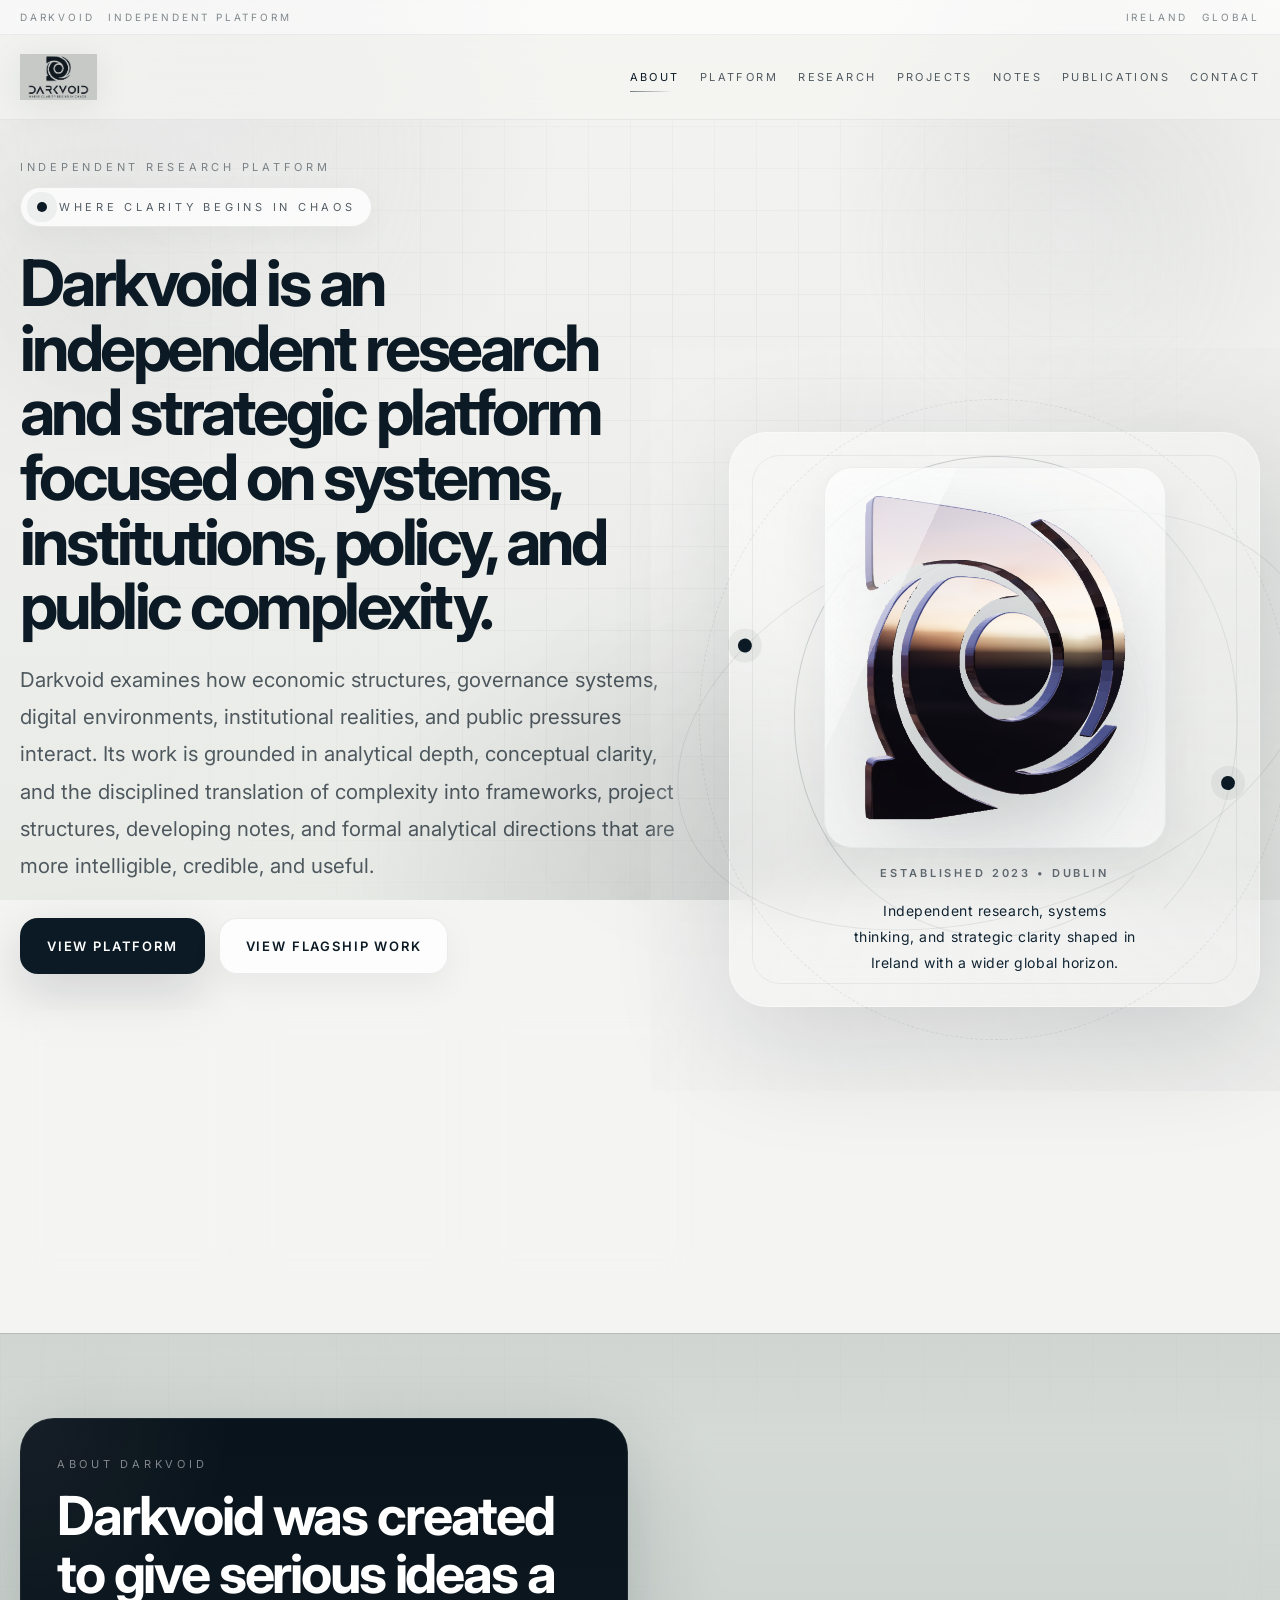
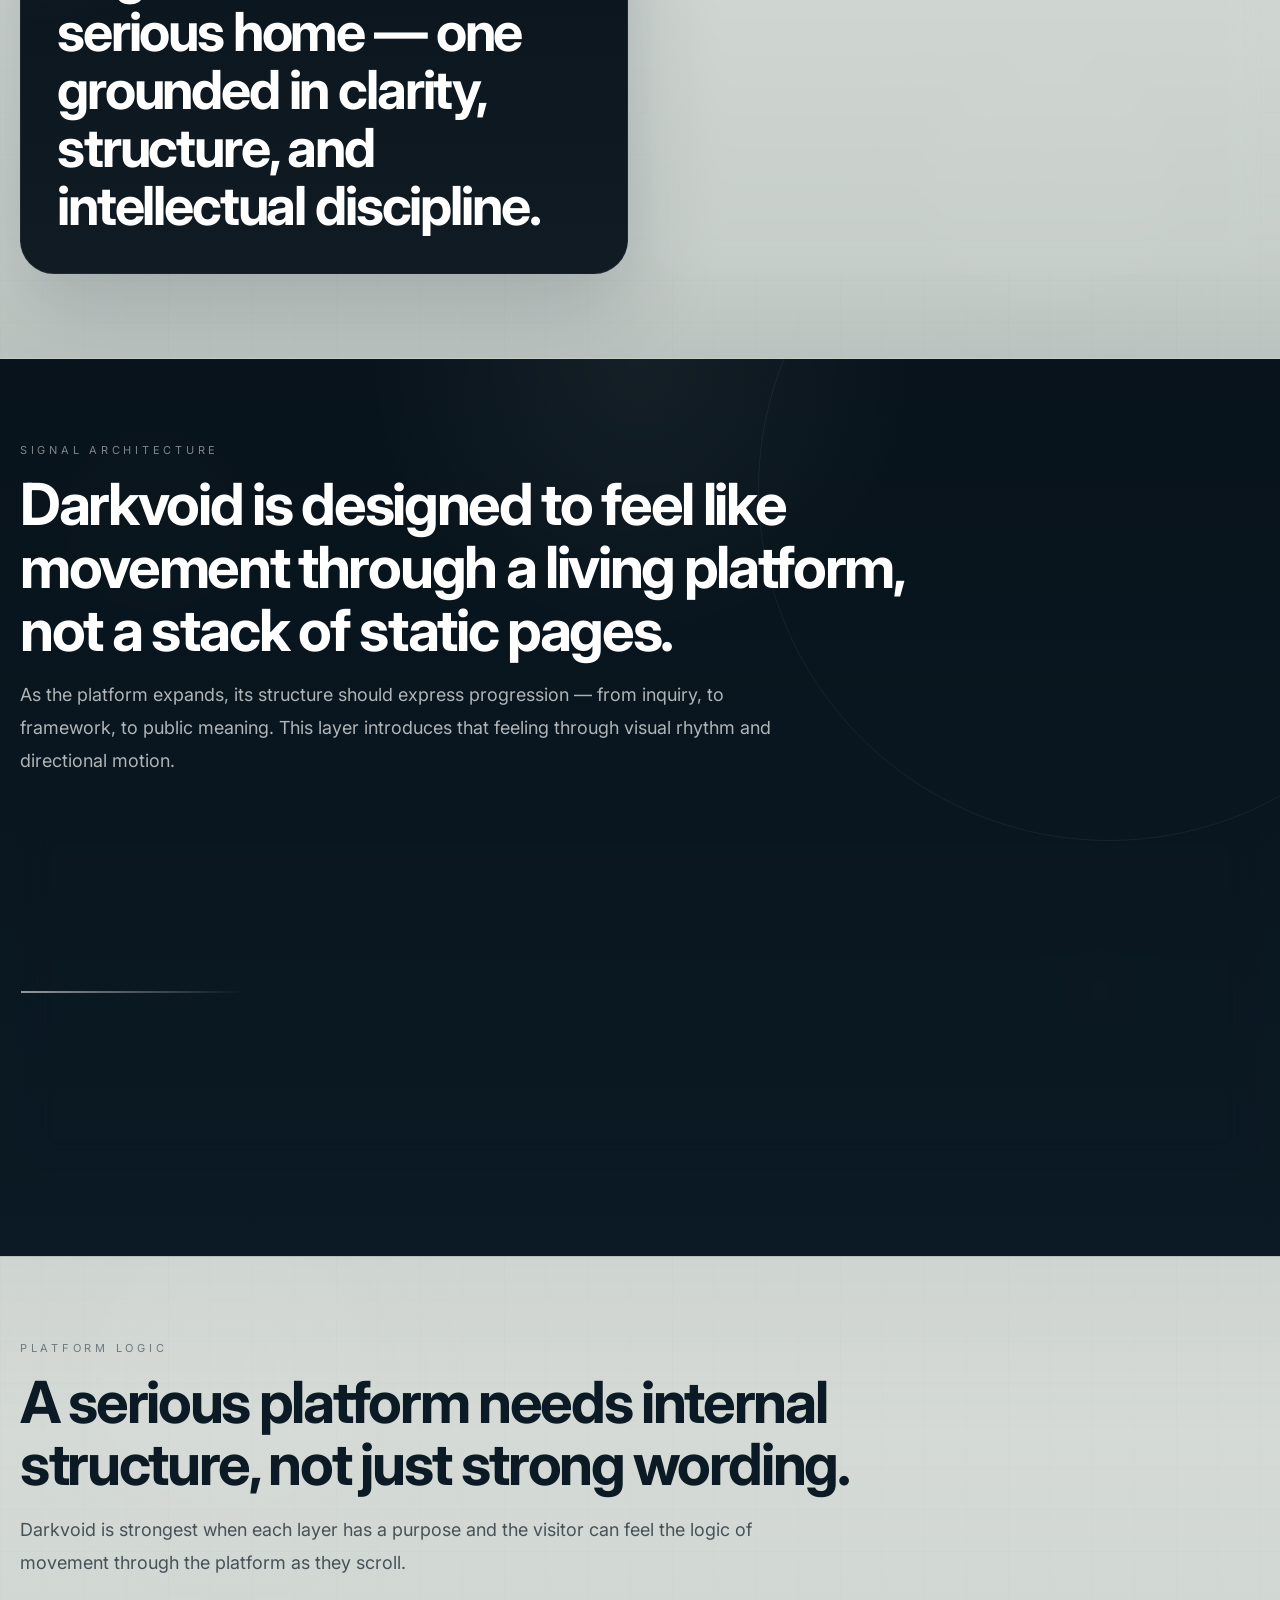
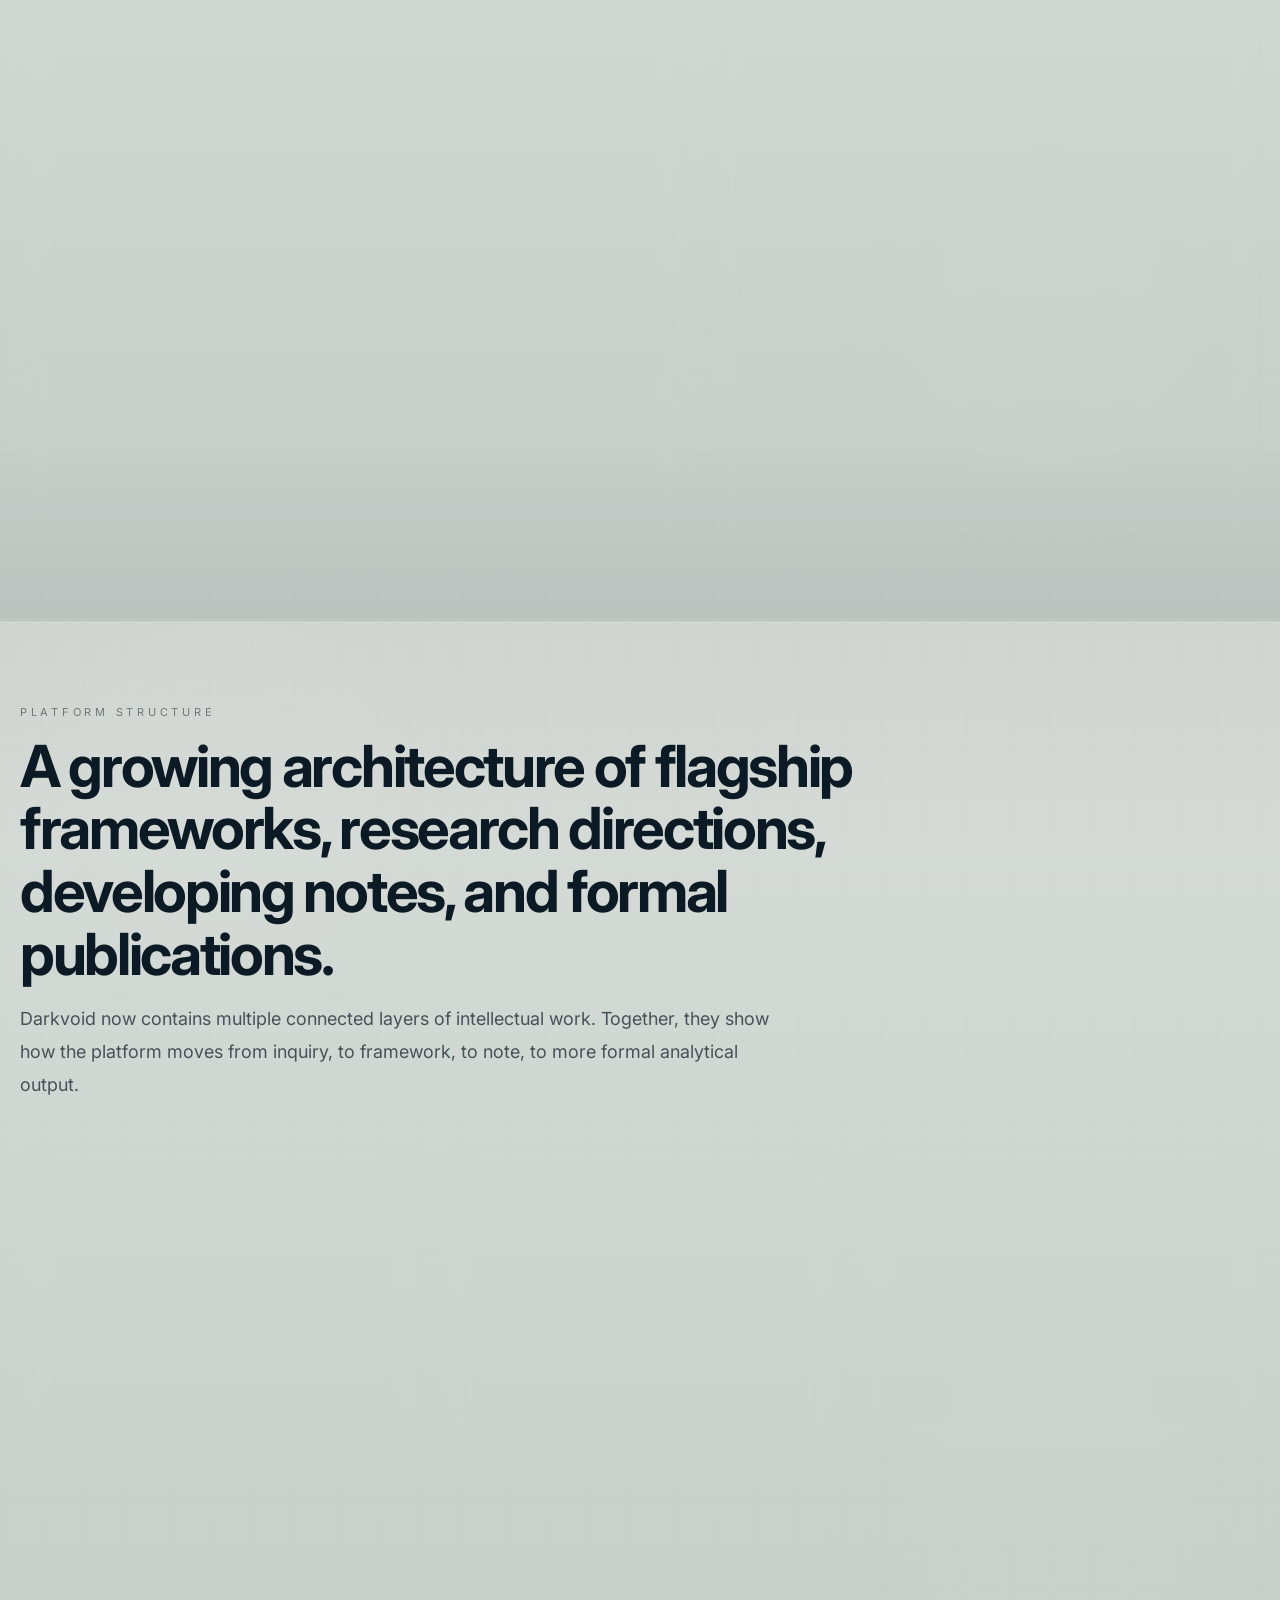
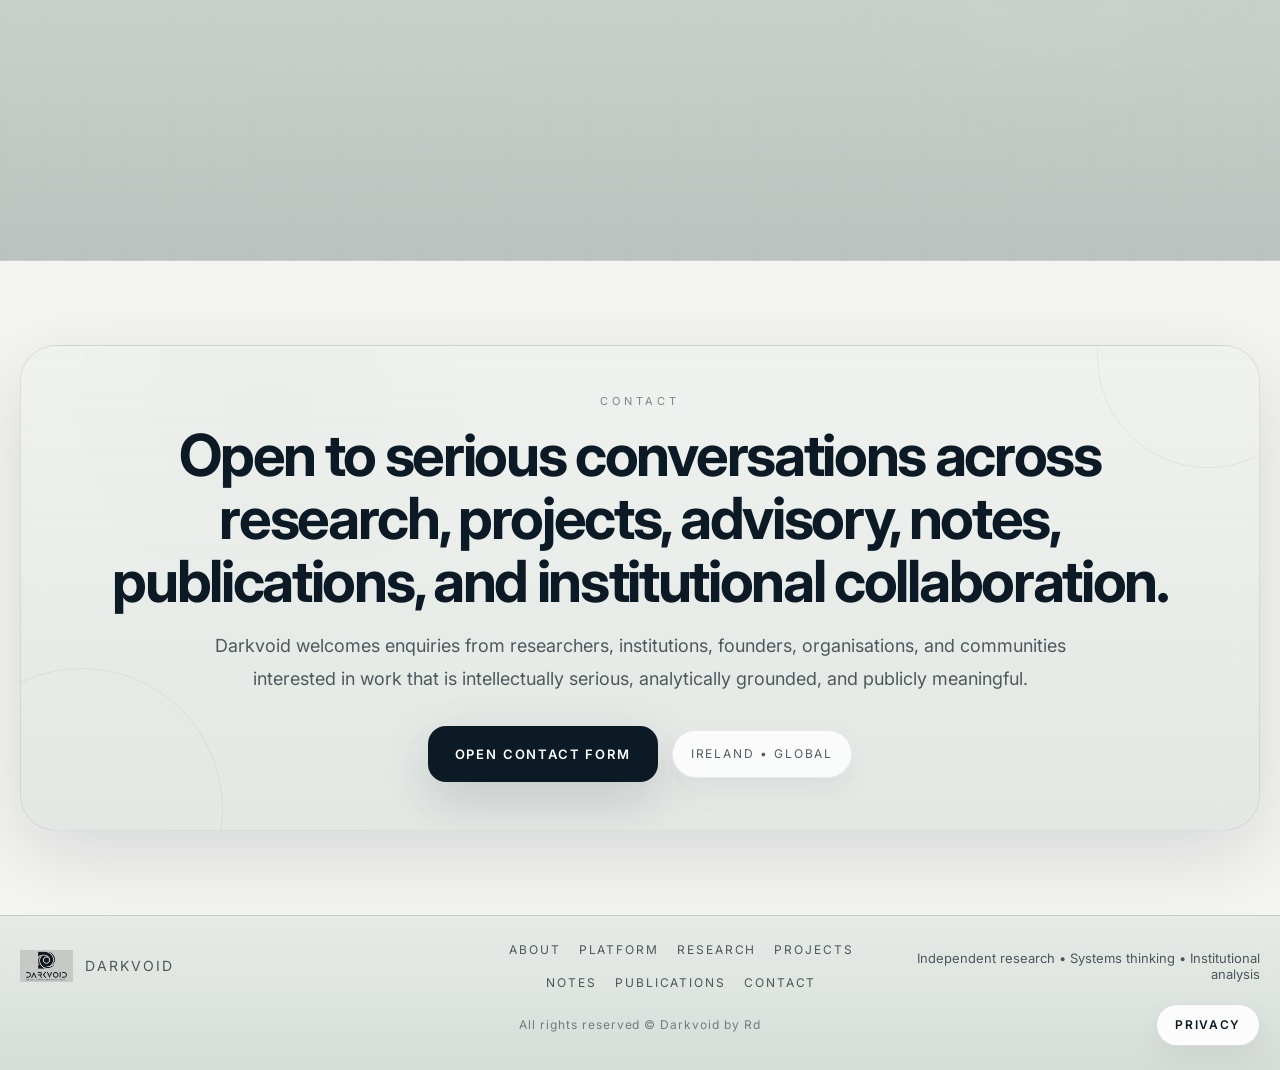
==== index.html @ 90402d94 "Update index.html" ====
<!DOCTYPE html>
<html lang="en">
<head>
  <meta charset="UTF-8" />
  <meta name="viewport" content="width=device-width, initial-scale=1.0" />

  <title>Darkvoid</title>

  <meta name="description" content="Darkvoid — independent research, systems thinking, policy-oriented analysis, and structured public frameworks." />

  <meta property="og:title" content="Darkvoid" />
  <meta property="og:description" content="Independent research, systems thinking, policy-oriented analysis, and structured public frameworks." />
  <meta property="og:type" content="website" />
  <meta property="og:url" content="https://darkvoid.ie/" />
  <meta property="og:image" content="https://darkvoid.ie/logo.png" />

  <meta name="twitter:card" content="summary_large_image" />
  <meta name="twitter:title" content="Darkvoid" />
  <meta name="twitter:description" content="Independent research, systems thinking, policy-oriented analysis, and structured public frameworks." />
  <meta name="twitter:image" content="https://darkvoid.ie/logo.png" />

  <link rel="icon" type="image/png" href="/favicon-96x96.png" sizes="96x96" />
  <link rel="icon" type="image/svg+xml" href="/favicon.svg" />
  <link rel="shortcut icon" href="/favicon.ico" />
  <link rel="apple-touch-icon" sizes="180x180" href="/apple-touch-icon.png" />
  <meta name="apple-mobile-web-app-title" content="DarkVoid" />
  <link rel="manifest" href="/site.webmanifest" />

  <link rel="preconnect" href="https://fonts.googleapis.com">
  <link rel="preconnect" href="https://fonts.gstatic.com" crossorigin>
  <link href="https://fonts.googleapis.com/css2?family=Inter:wght@300;400;500;600;700;800&display=swap" rel="stylesheet">

  <link rel="stylesheet" href="style.css">

  <style>
    .page-fade{
      position:fixed;
      inset:0;
      pointer-events:none;
      z-index:-1;
      background:
        radial-gradient(circle at 14% 10%, rgba(255,255,255,.06), transparent 18%),
        radial-gradient(circle at 84% 26%, rgba(255,255,255,.05), transparent 16%),
        radial-gradient(circle at 50% 100%, rgba(11,26,36,.06), transparent 28%);
      opacity:.92;
    }

    /* HEAVIER / DARKER LOWER-HALF TONE */
    .section-soft{
      position:relative;
      overflow:hidden;
      background:
        radial-gradient(circle at 18% 12%, rgba(255,255,255,.03), transparent 18%),
        radial-gradient(circle at 82% 72%, rgba(255,255,255,.025), transparent 18%),
        linear-gradient(180deg, #d8ddd9 0%, #c4ccc8 100%);
      border-top:1px solid rgba(11,26,36,.08);
      border-bottom:1px solid rgba(11,26,36,.08);
    }

    .section-soft::before{
      content:"";
      position:absolute;
      inset:0;
      background:
        linear-gradient(rgba(11,26,36,.045) 1px, transparent 1px),
        linear-gradient(90deg, rgba(11,26,36,.045) 1px, transparent 1px);
      background-size:42px 42px;
      opacity:.18;
      pointer-events:none;
    }

    .section-soft::after{
      content:"";
      position:absolute;
      inset:0;
      background:
        linear-gradient(180deg, rgba(8,16,24,.04), transparent 18%, transparent 82%, rgba(8,16,24,.05));
      pointer-events:none;
    }

    .section-soft .section-head,
    .section-soft .cards,
    .section-soft .two-col{
      position:relative;
      z-index:1;
    }

    /* DARKER PREMIUM PANELS IN LOWER HALF */
    .section-soft .panel-light{
      background:
        linear-gradient(180deg, rgba(245,247,244,.64), rgba(229,234,230,.54));
      border:1px solid rgba(11,26,36,.10);
      box-shadow:0 18px 56px rgba(11,26,36,.10);
      backdrop-filter:blur(14px);
    }

    .section-soft .panel-dark{
      background:
        radial-gradient(circle at top left, rgba(255,255,255,.05), transparent 28%),
        linear-gradient(180deg, #09131b 0%, #101b24 100%);
      box-shadow:0 26px 90px rgba(11,26,36,.20);
    }

    .section-soft .card{
      background:
        linear-gradient(180deg, rgba(242,245,241,.62), rgba(226,231,227,.52));
      border:1px solid rgba(11,26,36,.10);
      box-shadow:0 18px 56px rgba(11,26,36,.10);
      backdrop-filter:blur(14px);
    }

    .signal-motion{
      position:relative;
      overflow:hidden;
    }

    .signal-motion::before{
      content:"";
      position:absolute;
      inset:0;
      background:
        radial-gradient(circle at 12% 18%, rgba(255,255,255,.08), transparent 18%),
        radial-gradient(circle at 86% 70%, rgba(255,255,255,.06), transparent 18%);
      pointer-events:none;
    }

    .signal-motion .section-head{
      position:relative;
      z-index:1;
    }

    .signal-corridor{
      position:relative;
      margin-top:34px;
      min-height:360px;
      border-radius:36px;
      overflow:hidden;
      background:
        radial-gradient(circle at 50% 50%, rgba(255,255,255,.05), transparent 24%),
        linear-gradient(180deg, rgba(255,255,255,.06), rgba(255,255,255,.03));
      border:1px solid rgba(255,255,255,.10);
      box-shadow:0 24px 80px rgba(0,0,0,.26);
      backdrop-filter:blur(16px);
    }

    .signal-corridor::before{
      content:"";
      position:absolute;
      left:6%;
      right:6%;
      top:50%;
      height:1px;
      background:linear-gradient(90deg, rgba(255,255,255,.08), rgba(255,255,255,.34), rgba(255,255,255,.08));
      transform:translateY(-50%);
    }

    .signal-corridor::after{
      content:"";
      position:absolute;
      top:50%;
      left:-18%;
      width:36%;
      height:2px;
      background:linear-gradient(90deg, transparent, rgba(255,255,255,.7), transparent);
      transform:translateY(-50%);
      animation:signalTravel 5.8s linear infinite;
      opacity:.8;
    }

    .corridor-node{
      position:absolute;
      width:220px;
      padding:22px 20px;
      border-radius:26px;
      background:rgba(255,255,255,.08);
      border:1px solid rgba(255,255,255,.12);
      box-shadow:0 14px 42px rgba(0,0,0,.22);
      backdrop-filter:blur(16px);
    }

    .corridor-node small{
      display:block;
      font-size:10px;
      letter-spacing:.22em;
      text-transform:uppercase;
      color:rgba(255,255,255,.56);
    }

    .corridor-node h3{
      margin:12px 0 0;
      font-size:22px;
      line-height:1.16;
      color:#fff;
    }

    .corridor-node p{
      margin:12px 0 0;
      font-size:14px;
      line-height:1.76;
      color:rgba(255,255,255,.72);
    }

    .corridor-node.n1{top:38px;left:40px}
    .corridor-node.n2{top:110px;left:50%;transform:translateX(-50%)}
    .corridor-node.n3{bottom:38px;right:40px}

    .corridor-glow{
      position:absolute;
      width:240px;
      height:240px;
      border-radius:50%;
      background:radial-gradient(circle, rgba(255,255,255,.12), transparent 68%);
      filter:blur(18px);
      animation:orbPulse 7s ease-in-out infinite;
    }

    .corridor-glow.g1{top:-40px;left:-30px}
    .corridor-glow.g2{bottom:-50px;right:-20px;animation-delay:1.4s}

    .framework-cinema{
      position:relative;
      overflow:hidden;
    }

    .framework-cinema-wrap{
      margin-top:34px;
      display:grid;
      grid-template-columns:1.1fr .9fr;
      gap:22px;
      align-items:stretch;
    }

    /* MUCH DARKER MAP + SIDE BLOCKS */
    .framework-cinema-map,
    .framework-cinema-side{
      border-radius:34px;
      position:relative;
      overflow:hidden;
    }

    .framework-cinema-map{
      min-height:420px;
      padding:30px;
      background:
        linear-gradient(180deg, rgba(232,236,232,.70), rgba(208,215,211,.64)),
        radial-gradient(circle at 18% 18%, rgba(11,26,36,.06), transparent 22%);
      border:1px solid rgba(11,26,36,.10);
      box-shadow:0 22px 70px rgba(11,26,36,.12);
      backdrop-filter:blur(14px);
    }

    .framework-cinema-map::before{
      content:"";
      position:absolute;
      inset:0;
      background-image:
        linear-gradient(rgba(11,26,36,.06) 1px, transparent 1px),
        linear-gradient(90deg, rgba(11,26,36,.06) 1px, transparent 1px);
      background-size:38px 38px;
      opacity:.55;
      pointer-events:none;
    }

    .cinema-path{
      position:absolute;
      left:12%;
      right:12%;
      top:50%;
      height:2px;
      background:linear-gradient(90deg, rgba(11,26,36,.12), rgba(11,26,36,.34), rgba(11,26,36,.12));
      transform:translateY(-50%);
      border-radius:999px;
    }

    .cinema-path::after{
      content:"";
      position:absolute;
      top:50%;
      left:-12%;
      width:24%;
      height:8px;
      border-radius:999px;
      background:linear-gradient(90deg, transparent, rgba(11,26,36,.30), transparent);
      transform:translateY(-50%);
      animation:signalTravel 6.2s linear infinite;
    }

    .cinema-node{
      position:absolute;
      width:200px;
      padding:20px;
      border-radius:24px;
      background:rgba(250,251,249,.88);
      border:1px solid rgba(11,26,36,.09);
      box-shadow:0 16px 46px rgba(11,26,36,.12);
    }

    .cinema-node small{
      display:block;
      font-size:10px;
      letter-spacing:.22em;
      text-transform:uppercase;
      color:var(--muted2);
    }

    .cinema-node h3{
      margin:10px 0 0;
      font-size:20px;
      line-height:1.18;
      color:var(--text);
    }

    .cinema-node p{
      margin:10px 0 0;
      font-size:13px;
      line-height:1.72;
      color:var(--muted);
    }

    .cinema-node.c1{top:34px;left:30px}
    .cinema-node.c2{top:50%;left:50%;transform:translate(-50%,-50%)}
    .cinema-node.c3{bottom:34px;right:30px}

    .framework-cinema-side{
      padding:26px;
      display:grid;
      gap:18px;
      align-content:start;
      background:
        linear-gradient(180deg, rgba(228,233,229,.72), rgba(209,216,212,.66)),
        radial-gradient(circle at top right, rgba(11,26,36,.06), transparent 26%);
      border:1px solid rgba(11,26,36,.10);
      box-shadow:0 22px 70px rgba(11,26,36,.11);
      backdrop-filter:blur(12px);
    }

    .cinema-side-block{
      border-radius:24px;
      padding:22px;
      background:rgba(11,26,36,.05);
      border:1px solid rgba(11,26,36,.08);
    }

    .cinema-side-block h3{
      margin:0;
      font-size:22px;
      line-height:1.2;
      color:var(--text);
    }

    .cinema-side-block p{
      margin:12px 0 0;
      font-size:14px;
      line-height:1.82;
      color:var(--muted);
    }

    /* DEEPER CONTACT + FOOTER BALANCE */
    #contact .contact-panel{
      background:
        linear-gradient(180deg, rgba(237,241,237,.78), rgba(221,227,223,.72)),
        radial-gradient(circle at 20% 12%, rgba(11,26,36,.05), transparent 22%);
      border:1px solid rgba(11,26,36,.09);
      box-shadow:0 24px 80px rgba(11,26,36,.12);
    }

    .footer{
      background:linear-gradient(180deg, rgba(229,234,230,.90), rgba(212,219,214,.96));
      border-top:1px solid rgba(11,26,36,.08);
      backdrop-filter:blur(14px);
    }

    .footer-bottom-elite{
      padding:0 0 24px;
      display:grid;
      grid-template-columns:1fr auto 1fr;
      align-items:center;
      gap:16px;
    }

    .footer-bottom-left{
      justify-self:start;
    }

    .footer-bottom-center{
      justify-self:center;
      font-size:12px;
      letter-spacing:.08em;
      color:var(--muted2);
      text-align:center;
    }

    .footer-bottom-right{
      justify-self:end;
    }

    .privacy-link{
      display:inline-flex;
      align-items:center;
      justify-content:center;
      min-height:42px;
      padding:0 18px;
      border-radius:999px;
      border:1px solid rgba(11,26,36,.14);
      background:rgba(255,255,255,.90);
      color:var(--text);
      font-size:12px;
      font-weight:600;
      letter-spacing:.14em;
      text-transform:uppercase;
      box-shadow:0 12px 30px rgba(11,26,36,.06);
      transition:.22s ease;
    }

    .privacy-link:hover{
      transform:translateY(-2px);
      box-shadow:0 16px 36px rgba(11,26,36,.10);
    }

    @keyframes signalTravel{
      0%{transform:translate(-120%,-50%)}
      100%{transform:translate(520%,-50%)}
    }

    @keyframes orbPulse{
      0%,100%{transform:scale(1);opacity:.8}
      50%{transform:scale(1.08);opacity:1}
    }

    @media (max-width:1080px){
      .framework-cinema-wrap{
        grid-template-columns:1fr;
      }
    }

    @media (max-width:900px){
      .signal-corridor{
        min-height:auto;
        padding:24px;
      }

      .signal-corridor::before,
      .signal-corridor::after{
        display:none;
      }

      .corridor-node,
      .cinema-node{
        position:relative;
        width:100%;
        top:auto !important;
        left:auto !important;
        right:auto !important;
        bottom:auto !important;
        transform:none !important;
        margin-bottom:16px;
      }

      .framework-cinema-map{
        min-height:auto;
      }

      .cinema-path{
        display:none;
      }

      .footer-bottom-elite{
        grid-template-columns:1fr;
      }

      .footer-bottom-left,
      .footer-bottom-center,
      .footer-bottom-right{
        justify-self:center;
      }
    }
  </style>
</head>
<body>

  <div class="bg"></div>
  <div class="grid"></div>
  <div class="ambient"></div>
  <div class="page-fade"></div>

  <div class="signal-bar">
    <div class="container signal-inner">
      <div class="signal-left">
        <span>Darkvoid</span>
        <span>Independent Platform</span>
      </div>

      <div class="signal-right">
        <span>Ireland</span>
        <span>Global</span>
      </div>
    </div>
  </div>

  <header class="nav">
    <div class="container nav-inner">
      <a href="index.html" class="brand">
        <img src="logo.png" alt="Darkvoid logo">
      </a>

      <nav class="nav-links">
        <a href="#about" class="active">About</a>
        <a href="platform.html">Platform</a>
        <a href="research.html">Research</a>
        <a href="projects.html">Projects</a>
        <a href="notes.html">Notes</a>
        <a href="publications.html">Publications</a>
        <a href="contact.html#contact-form">Contact</a>
      </nav>
    </div>
  </header>

  <main>

    <section class="hero" id="home">
      <div class="container hero-grid">

        <div class="hero-content reveal">
          <p class="hero-kicker">Independent Research Platform</p>

          <div class="eyebrow">
            <span class="dot"></span>
            <span>Where Clarity Begins in Chaos</span>
          </div>

          <h1>
            Darkvoid is an independent research and strategic platform focused on systems, institutions, policy, and public complexity.
          </h1>

          <p class="hero-text">
            Darkvoid examines how economic structures, governance systems, digital environments, institutional realities, and public pressures interact. Its work is grounded in analytical depth, conceptual clarity, and the disciplined translation of complexity into frameworks, project structures, developing notes, and formal analytical directions that are more intelligible, credible, and useful.
          </p>

          <div class="hero-actions">
            <a href="platform.html" class="btn btn-dark">View Platform</a>
            <a href="projects.html" class="btn btn-light">View Flagship Work</a>
          </div>

          <div class="hero-stats">
            <div class="stat">
              <span class="label">Research</span>
              <span class="value">
                Original frameworks, systems analysis, policy-oriented thinking, and developing research directions across public, institutional, and economic fields.
              </span>
            </div>

            <div class="stat">
              <span class="label">Projects</span>
              <span class="value">
                Flagship project frameworks including A3M Pipeline, Health Access Systems, Irish Farmers Policy, One Card, Community Funding, and Kerala Model 2.0.
              </span>
            </div>

            <div class="stat">
              <span class="label">Output</span>
              <span class="value">
                Developing notes, early frameworks, and longer-range publication pathways organised within one serious intellectual structure.
              </span>
            </div>
          </div>
        </div>

        <div class="hero-visual reveal">
          <div class="visual visual-home">
            <div class="halo"></div>
            <div class="ring ring1"></div>
            <div class="ring ring2"></div>
            <div class="ring ring3"></div>
            <div class="ring-soft"></div>
            <div class="orbit-line"></div>

            <div class="logo-panel logo-panel-home">
              <div class="logo-wrap logo-wrap-home">
                <img src="3d-icon.png" class="hero-logo hero-logo-home hero-logo-3d-cinematic" alt="Darkvoid symbol">
              </div>

              <p class="panel-meta">
                Established 2023 • Dublin
              </p>

              <p class="panel-text">
                Independent research, systems thinking, and strategic clarity shaped in Ireland with a wider global horizon.
              </p>
            </div>
          </div>
        </div>

      </div>
    </section>

    <section class="section section-soft" id="about">
      <div class="container two-col">
        <div class="panel panel-dark reveal">
          <div class="section-label">About Darkvoid</div>
          <h2>
            Darkvoid was created to give serious ideas a serious home — one grounded in clarity, structure, and intellectual discipline.
          </h2>
        </div>

        <div class="panel panel-light reveal">
          <p>
            Darkvoid operates at the intersection of research, systems economics, policy architecture, institutional analysis, and strategic thought. It is concerned with how structures behave, where systems fail, how incentives shape outcomes, and how complexity can be organised into clearer forms of understanding.
          </p>

          <p>
            Its purpose is not to decorate difficult subjects with abstract language. Its purpose is to enter them carefully, interpret them rigorously, and express them in a form that can guide thought, sharpen analysis, and support more meaningful action.
          </p>
        </div>
      </div>
    </section>

    <section class="section dark-section signal-motion" id="signal-architecture">
      <div class="container">
        <div class="section-head reveal">
          <div class="section-label">Signal Architecture</div>
          <h2>
            Darkvoid is designed to feel like movement through a living platform, not a stack of static pages.
          </h2>
          <p>
            As the platform expands, its structure should express progression — from inquiry, to framework, to public meaning. This layer introduces that feeling through visual rhythm and directional motion.
          </p>
        </div>

        <div class="signal-corridor reveal">
          <div class="corridor-glow g1"></div>
          <div class="corridor-glow g2"></div>

          <div class="corridor-node n1">
            <small>Layer 01</small>
            <h3>Research Signal</h3>
            <p>Serious inquiry begins with pattern recognition across systems, incentives, and institutional tension.</p>
          </div>

          <div class="corridor-node n2">
            <small>Layer 02</small>
            <h3>Framework Formation</h3>
            <p>Ideas become sharper when translated into structured models, pathways, and coherent conceptual designs.</p>
          </div>

          <div class="corridor-node n3">
            <small>Layer 03</small>
            <h3>Public Expression</h3>
            <p>Meaningful output emerges when complexity is organised into forms that can actually be understood and used.</p>
          </div>
        </div>
      </div>
    </section>

    <section class="section section-soft framework-cinema" id="home-platform">
      <div class="container">
        <div class="section-head reveal">
          <div class="section-label">Platform Logic</div>
          <h2>
            A serious platform needs internal structure, not just strong wording.
          </h2>
          <p>
            Darkvoid is strongest when each layer has a purpose and the visitor can feel the logic of movement through the platform as they scroll.
          </p>
        </div>

        <div class="framework-cinema-wrap">
          <div class="framework-cinema-map reveal">
            <div class="cinema-path"></div>

            <div class="cinema-node c1">
              <small>Stage 01</small>
              <h3>Research</h3>
              <p>Systems, institutions, public pressures, incentives, and structural behaviour.</p>
            </div>

            <div class="cinema-node c2">
              <small>Stage 02</small>
              <h3>Frameworks</h3>
              <p>Conceptual architectures that translate difficult subjects into organised form.</p>
            </div>

            <div class="cinema-node c3">
              <small>Stage 03</small>
              <h3>Publication</h3>
              <p>Formal output, notes, essays, and long-form analysis emerging from stronger internal structure.</p>
            </div>
          </div>

          <div class="framework-cinema-side reveal">
            <div class="cinema-side-block">
              <h3>Why this matters</h3>
              <p>
                A premium site does not feel like random writing because it gives each section a role, a visual logic, and a sense of progression.
              </p>
            </div>

            <div class="cinema-side-block">
              <h3>What it creates</h3>
              <p>
                A platform that feels more like an institution in motion — composed, directional, and serious — rather than a static collection of text blocks.
              </p>
            </div>

            <div class="cinema-side-block">
              <h3>Darkvoid’s standard</h3>
              <p>
                Clarity, visual restraint, conceptual confidence, and structural beauty without becoming loud or theatrical.
              </p>
            </div>
          </div>
        </div>
      </div>
    </section>

    <section class="section section-soft" id="featured-structure">
      <div class="container">
        <div class="section-head reveal">
          <div class="section-label">Platform Structure</div>
          <h2>
            A growing architecture of flagship frameworks, research directions, developing notes, and formal publications.
          </h2>

          <p>
            Darkvoid now contains multiple connected layers of intellectual work. Together, they show how the platform moves from inquiry, to framework, to note, to more formal analytical output.
          </p>
        </div>

        <div class="cards">
          <div class="card reveal">
            <div class="card-number">01</div>
            <h3><a href="projects.html" class="card-link">Flagship Projects</a></h3>
            <p>
              Public-facing framework pages including A3M Pipeline, Health Access Systems, Irish Farmers Policy, One Card, Community Funding, and Kerala Model 2.0.
            </p>
            <div class="item-status">Framework Layer Live</div>
          </div>

          <div class="card reveal">
            <div class="card-number">02</div>
            <h3><a href="research.html" class="card-link">Research</a></h3>
            <p>
              The wider intellectual fields of Darkvoid, including systems analysis, policy thinking, institutional interpretation, and structural inquiry.
            </p>
            <div class="item-status">Active</div>
          </div>

          <div class="card reveal">
            <div class="card-number">03</div>
            <h3><a href="notes.html" class="card-link">Notes</a></h3>
            <p>
              Developing notes, early frameworks, and structured analytical pieces that sit between broad research and more formal publication.
            </p>
            <div class="item-status">Developing</div>
          </div>

          <div class="card reveal">
            <div class="card-number">04</div>
            <h3><a href="publications.html" class="card-link">Publications</a></h3>
            <p>
              A formal output layer for longer research essays, policy papers, and structured analytical work as the platform matures further.
            </p>
            <div class="item-status">Growing</div>
          </div>

          <div class="card reveal">
            <div class="card-number">05</div>
            <h3><a href="platform.html" class="card-link">Institutional Identity</a></h3>
            <p>
              The organising logic that gives Darkvoid continuity, seriousness, and long-range coherence across its wider intellectual direction.
            </p>
            <div class="item-status">Active</div>
          </div>

          <div class="card reveal">
            <div class="card-number">06</div>
            <h3><a href="contact.html#contact-form" class="card-link">Enquiries</a></h3>
            <p>
              A direct route for serious conversations across research, projects, publication, collaboration, and wider institutional dialogue.
            </p>
            <div class="item-status">Open</div>
          </div>
        </div>
      </div>
    </section>

    <section class="section" id="contact">
      <div class="container">
        <div class="contact-panel reveal">
          <div class="section-label">Contact</div>

          <h2>
            Open to serious conversations across research, projects, advisory, notes, publications, and institutional collaboration.
          </h2>

          <p>
            Darkvoid welcomes enquiries from researchers, institutions, founders, organisations, and communities interested in work that is intellectually serious, analytically grounded, and publicly meaningful.
          </p>

          <div class="contact-actions">
            <a href="contact.html#contact-form" class="btn btn-dark">Open Contact Form</a>
            <div class="pill">Ireland • Global</div>
          </div>
        </div>
      </div>
    </section>

  </main>

  <footer class="footer">
    <div class="container footer-inner footer-grid">
      <div class="footer-brand">
        <img src="logo.png" alt="Darkvoid mark">
        <span>DARKVOID</span>
      </div>

      <nav class="footer-links">
        <a href="index.html#about">About</a>
        <a href="platform.html">Platform</a>
        <a href="research.html">Research</a>
        <a href="projects.html">Projects</a>
        <a href="notes.html">Notes</a>
        <a href="publications.html">Publications</a>
        <a href="contact.html#contact-form">Contact</a>
      </nav>

      <div class="footer-meta">
        Independent research • Systems thinking • Institutional analysis
      </div>
    </div>

    <div class="container footer-bottom-elite">
      <div class="footer-bottom-left"></div>
      <div class="footer-bottom-center">All rights reserved © Darkvoid by Rd</div>
      <div class="footer-bottom-right">
        <a href="privacy.html" class="privacy-link">Privacy</a>
      </div>
    </div>
  </footer>

  <script src="script.js"></script>
</body>
</html>
---- style.css ----
:root{
  --bg:#f4f4f2;
  --bg2:#e9ebe7;
  --text:#0b1a24;
  --muted:rgba(11,26,36,.70);
  --muted2:rgba(11,26,36,.50);
  --line:rgba(11,26,36,.08);
  --white:#ffffff;
  --dark:#0b1a24;
  --shadow:0 20px 70px rgba(11,26,36,.08);
  --shadow-strong:0 35px 120px rgba(11,26,36,.16);
  --radius:30px;
}

*{box-sizing:border-box}
html{scroll-behavior:smooth}

body{
  margin:0;
  font-family:"Inter",system-ui,-apple-system,BlinkMacSystemFont,"Segoe UI",sans-serif;
  color:var(--text);
  background:var(--bg);
  overflow-x:hidden;
  text-rendering:optimizeLegibility;
  -webkit-font-smoothing:antialiased;
  -moz-osx-font-smoothing:grayscale;
}

a{text-decoration:none;color:inherit}
img{max-width:100%;display:block}
button,input,textarea{font:inherit}

.bg{
  position:fixed;
  inset:0;
  z-index:-4;
  background:
    radial-gradient(circle at 15% 10%, rgba(11,26,36,.08), transparent 28%),
    radial-gradient(circle at 85% 18%, rgba(11,26,36,.08), transparent 20%),
    radial-gradient(circle at 50% 100%, rgba(11,26,36,.05), transparent 30%),
    linear-gradient(to bottom, var(--bg), var(--bg2));
}

.bg::after{
  content:"";
  position:absolute;
  inset:-12%;
  background:
    radial-gradient(circle at 22% 24%, rgba(255,255,255,.34), transparent 16%),
    radial-gradient(circle at 76% 32%, rgba(255,255,255,.22), transparent 14%),
    radial-gradient(circle at 54% 78%, rgba(11,26,36,.05), transparent 18%);
  opacity:.65;
  animation:backgroundDrift 24s ease-in-out infinite;
}

.grid{
  position:fixed;
  inset:0;
  z-index:-3;
  opacity:.05;
  background-image:
    linear-gradient(rgba(11,26,36,.7) 1px, transparent 1px),
    linear-gradient(90deg, rgba(11,26,36,.7) 1px, transparent 1px);
  background-size:42px 42px;
  mask-image:radial-gradient(circle at center, black 15%, transparent 85%);
  pointer-events:none;
}

.ambient{
  position:fixed;
  inset:0;
  z-index:-2;
  pointer-events:none;
  overflow:hidden;
}

.ambient::before,
.ambient::after{
  content:"";
  position:absolute;
  border-radius:50%;
  filter:blur(44px);
  opacity:.26;
  animation:floatSlow 18s ease-in-out infinite;
}

.ambient::before{
  width:420px;
  height:420px;
  background:radial-gradient(circle, rgba(11,26,36,.12), transparent 70%);
  top:10%;
  left:-120px;
}

.ambient::after{
  width:520px;
  height:520px;
  background:radial-gradient(circle, rgba(11,26,36,.10), transparent 72%);
  right:-150px;
  bottom:5%;
  animation-delay:3s;
}

.container{
  width:min(1240px, calc(100% - 40px));
  margin-inline:auto;
}

.signal-bar{
  position:sticky;
  top:0;
  z-index:70;
  background:rgba(255,255,255,.62);
  backdrop-filter:blur(14px);
  border-bottom:1px solid rgba(11,26,36,.06);
}

.signal-inner{
  min-height:34px;
  display:flex;
  align-items:center;
  justify-content:space-between;
  gap:16px;
}

.signal-left,
.signal-right{
  display:flex;
  align-items:center;
  gap:14px;
  flex-wrap:wrap;
}

.signal-left span,
.signal-right span{
  font-size:10px;
  text-transform:uppercase;
  letter-spacing:.28em;
  color:var(--muted2);
}

.nav{
  position:sticky;
  top:34px;
  z-index:60;
  border-bottom:1px solid rgba(11,26,36,.06);
  background:rgba(244,244,242,.72);
  backdrop-filter:blur(16px);
  -webkit-backdrop-filter:blur(16px);
}

.nav-inner{
  min-height:84px;
  display:flex;
  align-items:center;
  justify-content:space-between;
  gap:18px;
}

.brand{
  flex:0 0 auto;
}

.brand img{
  height:46px;
  width:auto;
  filter:drop-shadow(0 6px 16px rgba(11,26,36,.08));
}

.nav-links{
  display:flex;
  gap:20px;
  align-items:center;
  justify-content:flex-end;
  flex-wrap:wrap;
  flex:1 1 auto;
}

.nav-links a{
  position:relative;
  font-size:11px;
  letter-spacing:.22em;
  color:var(--muted);
  transition:.25s ease;
  text-transform:uppercase;
  padding:8px 0;
  white-space:nowrap;
}

.nav-links a::after{
  content:"";
  position:absolute;
  left:0;
  bottom:0;
  width:100%;
  height:1px;
  transform:scaleX(0);
  transform-origin:left;
  background:linear-gradient(90deg, rgba(11,26,36,.55), transparent 85%);
  transition:transform .28s ease;
}

.nav-links a:hover{
  color:var(--text);
}

.nav-links a:hover::after{
  transform:scaleX(1);
}

.nav-links a.active{
  color:var(--text);
}

.nav-links a.active::after{
  transform:scaleX(1);
}

.btn{
  min-height:56px;
  display:inline-flex;
  align-items:center;
  justify-content:center;
  padding:0 26px;
  border-radius:18px;
  font-size:13px;
  font-weight:600;
  letter-spacing:.14em;
  text-transform:uppercase;
  transition:.25s ease;
  border:1px solid transparent;
  cursor:pointer;
}

.btn:hover{transform:translateY(-2px)}

.btn-dark{
  background:var(--dark);
  color:#fff;
  box-shadow:0 18px 50px rgba(11,26,36,.16);
}

.btn-dark:hover{
  box-shadow:0 24px 70px rgba(11,26,36,.22);
}

.btn-light{
  background:rgba(255,255,255,.82);
  color:var(--text);
  border-color:var(--line);
  box-shadow:0 12px 34px rgba(11,26,36,.05);
}

.hero{
  position:relative;
  overflow:hidden;
  padding:42px 0 56px;
}

.hero-grid{
  display:grid;
  grid-template-columns:1.12fr .88fr;
  gap:34px;
  align-items:center;
  min-height:calc(100vh - 144px);
}

.hero-kicker{
  margin:0 0 14px;
  font-size:11px;
  line-height:1;
  text-transform:uppercase;
  letter-spacing:.34em;
  color:var(--muted2);
}

.eyebrow{
  display:inline-flex;
  align-items:center;
  gap:12px;
  padding:12px 16px;
  border-radius:999px;
  border:1px solid var(--line);
  background:rgba(255,255,255,.78);
  box-shadow:0 8px 30px rgba(11,26,36,.04);
}

.dot{
  width:10px;
  height:10px;
  border-radius:50%;
  background:var(--dark);
  box-shadow:0 0 0 10px rgba(11,26,36,.05);
}

.eyebrow span:last-child{
  font-size:11px;
  text-transform:uppercase;
  letter-spacing:.34em;
  color:var(--muted);
}

h1{
  margin:24px 0 0;
  font-size:clamp(52px,5vw,80px);
  line-height:1.01;
  letter-spacing:-.055em;
  max-width:980px;
}

.hero-text{
  margin:22px 0 0;
  max-width:860px;
  font-size:clamp(18px,1.6vw,21px);
  line-height:1.82;
  color:var(--muted);
}

.hero-actions{
  display:flex;
  flex-wrap:wrap;
  gap:14px;
  margin-top:34px;
}

.hero-stats{
  margin-top:36px;
  display:grid;
  grid-template-columns:repeat(3,1fr);
  gap:18px;
  max-width:980px;
}

.stat{
  position:relative;
  overflow:hidden;
  padding:22px 22px 24px;
  border-radius:22px;
  background:rgba(255,255,255,.78);
  border:1px solid var(--line);
  backdrop-filter:blur(14px);
  box-shadow:var(--shadow);
  min-height:178px;
  display:flex;
  flex-direction:column;
  justify-content:flex-start;
  transition:.25s ease;
}

.stat::after{
  content:"";
  position:absolute;
  inset:auto auto 0 0;
  width:100%;
  height:1px;
  background:linear-gradient(90deg, rgba(11,26,36,.12), transparent 70%);
}

.stat:hover{
  transform:translateY(-4px);
  box-shadow:0 18px 56px rgba(11,26,36,.12);
}

.stat .label{
  display:block;
  font-size:11px;
  text-transform:uppercase;
  letter-spacing:.28em;
  color:var(--muted2);
}

.stat .value{
  display:block;
  margin-top:12px;
  font-size:14px;
  line-height:1.72;
  color:var(--muted);
}

.hero-visual{
  display:flex;
  justify-content:center;
  align-items:center;
}

.visual{
  position:relative;
  width:min(100%,580px);
  aspect-ratio:1/1;
  border-radius:38px;
  border:1px solid rgba(255,255,255,.55);
  background:linear-gradient(180deg, rgba(255,255,255,.44), rgba(255,255,255,.22));
  backdrop-filter:blur(24px);
  box-shadow:var(--shadow-strong);
  overflow:hidden;
  display:flex;
  align-items:center;
  justify-content:center;
  isolation:isolate;
  margin-inline:auto;
}

.visual::before{
  content:"";
  position:absolute;
  inset:22px;
  border:1px solid rgba(11,26,36,.06);
  border-radius:28px;
}

.visual::after{
  content:"";
  position:absolute;
  inset:-15%;
  background:conic-gradient(from 120deg, rgba(11,26,36,.03), rgba(255,255,255,.18), rgba(11,26,36,.03));
  animation:spin 18s linear infinite;
  z-index:-1;
}

.visual-home{
  overflow:visible;
}

.halo{
  position:absolute;
  inset:18%;
  border-radius:50%;
  background:radial-gradient(circle, rgba(11,26,36,.14), transparent 62%);
  filter:blur(22px);
  animation:haloPulse 6s ease-in-out infinite;
}

.ring,
.ring-soft,
.orbit-line{
  position:absolute;
  border-radius:50%;
  pointer-events:none;
}

.ring{
  border:1.5px solid transparent;
}

.ring1{
  width:92%;
  height:92%;
  border-top-color:rgba(11,26,36,.18);
  border-right-color:rgba(11,26,36,.08);
  animation:spin 22s linear infinite;
}

.ring2{
  width:76%;
  height:76%;
  border-left-color:rgba(11,26,36,.16);
  border-bottom-color:rgba(11,26,36,.08);
  animation:spinReverse 16s linear infinite;
}

.ring3{
  width:58%;
  height:58%;
  border-top-color:rgba(11,26,36,.12);
  border-right-color:rgba(11,26,36,.06);
  animation:spin 10s linear infinite;
}

.ring-soft{
  width:112%;
  height:112%;
  border:1px dashed rgba(11,26,36,.08);
  animation:spinReverse 34s linear infinite;
}

.orbit-line{
  width:124%;
  height:68%;
  border:1px solid rgba(11,26,36,.08);
  transform:rotate(-18deg);
}

.orbit-line::before,
.orbit-line::after{
  content:"";
  position:absolute;
  width:14px;
  height:14px;
  border-radius:50%;
  background:var(--dark);
  box-shadow:0 0 0 10px rgba(11,26,36,.05);
}

.orbit-line::before{
  top:10%;
  left:16%;
  animation:orbitPulse 7s ease-in-out infinite;
}

.orbit-line::after{
  bottom:14%;
  right:18%;
  animation:orbitPulse 7s ease-in-out infinite 1.2s;
}

.logo-panel{
  position:relative;
  z-index:2;
  width:min(70%,390px);
  text-align:center;
  overflow:visible;
}

.logo-wrap{
  position:relative;
  overflow:hidden;
  padding:18px;
  border-radius:28px;
  background:rgba(255,255,255,.50);
  border:1px solid rgba(11,26,36,.06);
  box-shadow:0 20px 50px rgba(11,26,36,.08);
  backdrop-filter:blur(12px);
}

.logo-wrap::after{
  content:"";
  position:absolute;
  top:-120%;
  left:-40%;
  width:60%;
  height:300%;
  background:linear-gradient(120deg, transparent, rgba(255,255,255,.45), transparent);
  transform:rotate(25deg);
  animation:logoSweep 9s linear infinite;
}

.hero-logo{
  width:100%;
  filter:drop-shadow(0 22px 40px rgba(11,26,36,.14));
}

.panel-text{
  margin:18px auto 0;
  max-width:340px;
  font-size:13px;
  line-height:1.8;
  letter-spacing:.08em;
  color:var(--muted2);
  overflow:visible;
}

.logo-panel-home{
  min-height:420px;
  width:min(76%, 420px);
  display:flex;
  flex-direction:column;
  justify-content:center;
  align-items:center;
  gap:18px;
  padding:34px 30px 30px;
}

.logo-wrap-home{
  display:flex;
  align-items:center;
  justify-content:center;
  min-height:210px;
  width:100%;
}

.hero-logo-home{
  width:min(100%,280px);
  height:auto;
  display:block;
}

.panel-meta{
  margin:0;
  font-size:11px;
  letter-spacing:.26em;
  text-transform:uppercase;
  color:rgba(11,26,36,.62);
  text-align:center;
  font-weight:600;
}

.logo-panel-home .panel-text{
  margin:0 auto;
  max-width:32ch;
  font-size:14px;
  line-height:1.85;
  letter-spacing:.04em;
  text-align:center;
  color:#102331;
}

.section{
  padding:84px 0;
  position:relative;
}

.section-label{
  font-size:11px;
  text-transform:uppercase;
  letter-spacing:.34em;
  color:var(--muted2);
}

.section-head{
  max-width:920px;
}

.section-head h2{
  margin:16px 0 0;
  font-size:clamp(38px,4.7vw,58px);
  line-height:1.08;
  letter-spacing:-.04em;
}

.section-head p{
  margin:18px 0 0;
  max-width:760px;
  font-size:18px;
  line-height:1.82;
  color:var(--muted);
}

.two-col{
  display:grid;
  grid-template-columns:1fr 1fr;
  gap:24px;
  align-items:stretch;
}

.panel{
  border-radius:34px;
  padding:38px 36px;
  position:relative;
  overflow:hidden;
}

.panel h2{
  margin:16px 0 0;
  font-size:clamp(34px,4.2vw,54px);
  line-height:1.08;
  letter-spacing:-.04em;
}

.panel p{
  margin:0;
  font-size:17px;
  line-height:1.9;
}

.panel p + p{
  margin-top:18px;
}

.panel-dark{
  color:#fff;
  background:
    radial-gradient(circle at top left, rgba(255,255,255,.06), transparent 30%),
    linear-gradient(180deg, #08131b 0%, #0b1a24 100%);
  box-shadow:0 26px 90px rgba(11,26,36,.16);
  border:1px solid rgba(255,255,255,.06);
}

.panel-dark .section-label{
  color:rgba(255,255,255,.48);
}

.panel-light{
  background:rgba(255,255,255,.82);
  border:1px solid var(--line);
  box-shadow:var(--shadow);
  backdrop-filter:blur(16px);
}

.panel-light p{
  color:var(--muted);
}

.cards{
  margin-top:40px;
  display:grid;
  grid-template-columns:repeat(3,1fr);
  gap:20px;
}

.card,
.glass-card{
  border-radius:30px;
  padding:30px;
  transition:transform .25s ease, box-shadow .25s ease, background .25s ease;
}

.card:hover,
.glass-card:hover{
  transform:translateY(-4px);
}

.card{
  background:rgba(255,255,255,.84);
  border:1px solid var(--line);
  box-shadow:var(--shadow);
  backdrop-filter:blur(14px);
}

.card-number{
  font-size:11px;
  letter-spacing:.30em;
  text-transform:uppercase;
  color:var(--muted2);
}

.card h3,
.glass-card h3{
  margin:16px 0 0;
  font-size:28px;
  line-height:1.2;
}

.card p{
  margin:16px 0 0;
  font-size:16px;
  line-height:1.78;
  color:var(--muted);
}

.card-link{
  color:var(--text);
  transition:.2s ease;
  text-decoration:none;
  border-bottom:1px solid transparent;
}

.card-link:hover{
  border-bottom-color:rgba(11,26,36,.35);
}

.card-link-light{
  color:#fff;
  border-bottom-color:transparent;
}

.card-link-light:hover{
  border-bottom-color:rgba(255,255,255,.35);
}

.text-link{
  display:inline-flex;
  align-items:center;
  margin-top:18px;
  font-size:13px;
  font-weight:600;
  letter-spacing:.14em;
  text-transform:uppercase;
  color:var(--text);
  border-bottom:1px solid transparent;
  transition:.2s ease;
}

.text-link:hover{
  border-bottom-color:rgba(11,26,36,.35);
}

.item-status{
  display:inline-flex;
  align-items:center;
  justify-content:center;
  margin-top:18px;
  min-height:34px;
  padding:0 12px;
  border-radius:999px;
  border:1px solid rgba(11,26,36,.10);
  background:rgba(11,26,36,.04);
  color:var(--muted2);
  font-size:11px;
  letter-spacing:.16em;
  text-transform:uppercase;
}

.item-status-dark{
  border-color:rgba(255,255,255,.14);
  background:rgba(255,255,255,.08);
  color:rgba(255,255,255,.76);
}

.dark-section{
  position:relative;
  color:#fff;
  background:
    radial-gradient(circle at 50% 0%, rgba(255,255,255,.05), transparent 25%),
    linear-gradient(180deg, #08131b 0%, #0b1a24 100%);
  overflow:hidden;
}

.dark-section::before{
  content:"";
  position:absolute;
  inset:0;
  opacity:.08;
  background-image:
    linear-gradient(rgba(255,255,255,.8) 1px, transparent 1px),
    linear-gradient(90deg, rgba(255,255,255,.8) 1px, transparent 1px);
  background-size:40px 40px;
  pointer-events:none;
}

.dark-section::after{
  content:"";
  position:absolute;
  width:700px;
  height:700px;
  border-radius:50%;
  border:1px solid rgba(255,255,255,.06);
  top:-220px;
  right:-180px;
  animation:spin 40s linear infinite;
}

.dark-section .section-label{
  color:rgba(255,255,255,.48);
}

.dark-section .section-head p{
  color:rgba(255,255,255,.68);
}

.glass-card{
  background:rgba(255,255,255,.06);
  border:1px solid rgba(255,255,255,.10);
  box-shadow:0 18px 50px rgba(0,0,0,.22);
  backdrop-filter:blur(16px);
  position:relative;
  overflow:hidden;
}

.glass-card::after{
  content:"";
  position:absolute;
  inset:auto -30px -30px auto;
  width:120px;
  height:120px;
  border-radius:50%;
  border:1px solid rgba(255,255,255,.12);
}

.glass-card .card-number,
.glass-card p{
  color:rgba(255,255,255,.70);
}

.glass-card h3{
  color:#fff;
}

.contact-panel{
  text-align:center;
  padding:48px 52px;
  border-radius:36px;
  background:rgba(255,255,255,.82);
  border:1px solid var(--line);
  backdrop-filter:blur(16px);
  box-shadow:var(--shadow-strong);
  position:relative;
  overflow:hidden;
}

.contact-panel::before,
.contact-panel::after{
  content:"";
  position:absolute;
  border-radius:50%;
  border:1px solid rgba(11,26,36,.06);
  pointer-events:none;
}

.contact-panel::before{
  width:280px;
  height:280px;
  left:-80px;
  bottom:-120px;
}

.contact-panel::after{
  width:220px;
  height:220px;
  right:-60px;
  top:-100px;
}

.contact-panel h2{
  margin:16px auto 0;
  max-width:1100px;
  font-size:clamp(34px,4.8vw,58px);
  line-height:1.08;
  letter-spacing:-.04em;
  position:relative;
  z-index:1;
}

.contact-panel p{
  margin:18px auto 0;
  max-width:860px;
  font-size:18px;
  line-height:1.82;
  color:var(--muted);
  position:relative;
  z-index:1;
}

.contact-actions{
  display:flex;
  justify-content:center;
  align-items:center;
  flex-wrap:wrap;
  gap:14px;
  margin-top:30px;
  position:relative;
  z-index:1;
}

.pill{
  min-height:48px;
  display:inline-flex;
  align-items:center;
  justify-content:center;
  padding:0 18px;
  border-radius:999px;
  background:rgba(255,255,255,.82);
  border:1px solid var(--line);
  color:var(--muted);
  font-size:12px;
  letter-spacing:.16em;
  text-transform:uppercase;
  box-shadow:0 12px 30px rgba(11,26,36,.05);
}

.contact-form-panel{
  text-align:center;
  padding:44px 50px;
  border-radius:36px;
  background:rgba(255,255,255,.82);
  border:1px solid var(--line);
  backdrop-filter:blur(16px);
  box-shadow:var(--shadow-strong);
  position:relative;
  overflow:hidden;
  margin-top:0;
}

.contact-form-panel::before,
.contact-form-panel::after{
  content:"";
  position:absolute;
  border-radius:50%;
  border:1px solid rgba(11,26,36,.06);
  pointer-events:none;
}

.contact-form-panel::before{
  width:280px;
  height:280px;
  left:-80px;
  bottom:-120px;
}

.contact-form-panel::after{
  width:220px;
  height:220px;
  right:-60px;
  top:-100px;
}

.contact-form-panel h2{
  margin:16px auto 0;
  max-width:1100px;
  font-size:clamp(34px,4.8vw,58px);
  line-height:1.08;
  letter-spacing:-.04em;
  position:relative;
  z-index:1;
}

.contact-form-panel p{
  margin:18px auto 0;
  max-width:860px;
  font-size:18px;
  line-height:1.82;
  color:var(--muted);
  position:relative;
  z-index:1;
}

.form-grid{
  margin-top:28px;
  display:grid;
  grid-template-columns:1fr 1fr;
  gap:18px;
  text-align:left;
  position:relative;
  z-index:1;
}

.form-field{
  display:flex;
  flex-direction:column;
  gap:8px;
}

.form-field-full{
  grid-column:1 / -1;
}

.form-field label{
  font-size:12px;
  letter-spacing:.14em;
  text-transform:uppercase;
  color:var(--muted2);
}

.form-field input,
.form-field textarea{
  width:100%;
  border:1px solid var(--line);
  background:rgba(255,255,255,.85);
  border-radius:18px;
  padding:16px 18px;
  color:var(--text);
  outline:none;
  resize:vertical;
}

.form-field input:focus,
.form-field textarea:focus{
  border-color:rgba(11,26,36,.22);
  box-shadow:0 0 0 4px rgba(11,26,36,.05);
}

.form-actions{
  display:flex;
  justify-content:center;
  align-items:center;
  flex-wrap:wrap;
  gap:14px;
  margin-top:30px;
  position:relative;
  z-index:1;
}

.hidden-botcheck{
  display:none !important;
}

.form-status{
  margin-top:18px;
  font-size:14px;
  line-height:1.7;
  color:var(--muted);
  text-align:center;
}

.form-status.success{
  color:#1b5e20;
}

.form-status.error{
  color:#9f1c1c;
}

.project-nav{
  margin-top:40px;
  display:grid;
  grid-template-columns:1fr auto 1fr;
  gap:16px;
  align-items:stretch;
}

.project-nav-link,
.project-nav-center{
  min-height:92px;
  border-radius:24px;
  border:1px solid var(--line);
  background:rgba(255,255,255,.82);
  box-shadow:var(--shadow);
  backdrop-filter:blur(14px);
}

.project-nav-link{
  display:flex;
  flex-direction:column;
  justify-content:center;
  padding:20px 22px;
  transition:transform .25s ease, box-shadow .25s ease, border-color .25s ease;
}

.project-nav-link:hover{
  transform:translateY(-3px);
  box-shadow:0 18px 56px rgba(11,26,36,.12);
  border-color:rgba(11,26,36,.14);
}

.project-nav-link.align-right{
  text-align:right;
}

.project-nav-label{
  font-size:10px;
  letter-spacing:.28em;
  text-transform:uppercase;
  color:var(--muted2);
}

.project-nav-title{
  margin-top:10px;
  font-size:20px;
  line-height:1.25;
  color:var(--text);
}

.project-nav-center{
  display:inline-flex;
  align-items:center;
  justify-content:center;
  padding:0 24px;
  text-align:center;
  font-size:12px;
  letter-spacing:.18em;
  text-transform:uppercase;
  color:var(--muted);
  transition:transform .25s ease, box-shadow .25s ease, border-color .25s ease;
}

.project-nav-center:hover{
  transform:translateY(-3px);
  box-shadow:0 18px 56px rgba(11,26,36,.12);
  border-color:rgba(11,26,36,.14);
}

.footer{
  border-top:1px solid var(--line);
  background:rgba(255,255,255,.46);
  backdrop-filter:blur(12px);
}

.footer-inner{
  min-height:88px;
  display:flex;
  align-items:center;
  justify-content:space-between;
  gap:20px;
  font-size:14px;
  color:var(--muted);
  flex-wrap:wrap;
  padding:22px 0 10px;
}

.footer-grid{
  display:grid;
  grid-template-columns:1.1fr .9fr .9fr;
  align-items:center;
}

.footer-brand{
  display:flex;
  align-items:center;
  gap:12px;
}

.footer-brand img{
  height:32px;
  width:auto;
}

.footer-brand span{
  letter-spacing:.14em;
  text-transform:uppercase;
}

.footer-links{
  display:flex;
  justify-content:center;
  gap:18px;
  flex-wrap:wrap;
}

.footer-links a{
  font-size:12px;
  letter-spacing:.16em;
  text-transform:uppercase;
  color:var(--muted);
  transition:.2s ease;
}

.footer-links a:hover{
  color:var(--text);
}

.footer-meta{
  text-align:right;
  font-size:13px;
  color:var(--muted);
}

.footer-rights{
  padding:0 0 20px;
  font-size:12px;
  letter-spacing:.08em;
  color:var(--muted2);
  text-align:center;
}

.reveal{
  opacity:0;
  transform:translateY(24px);
  transition:opacity .9s cubic-bezier(.22,1,.36,1), transform .9s cubic-bezier(.22,1,.36,1);
}

.reveal.visible{
  opacity:1;
  transform:none;
}

@keyframes spin{
  from{transform:rotate(0deg)}
  to{transform:rotate(360deg)}
}

@keyframes spinReverse{
  from{transform:rotate(360deg)}
  to{transform:rotate(0deg)}
}

@keyframes haloPulse{
  0%{transform:scale(1);opacity:.7}
  50%{transform:scale(1.08);opacity:1}
  100%{transform:scale(1);opacity:.7}
}

@keyframes logoSweep{
  0%{transform:translateX(-160%) rotate(25deg)}
  100%{transform:translateX(260%) rotate(25deg)}
}

@keyframes orbitPulse{
  0%,100%{transform:scale(1);opacity:1}
  50%{transform:scale(1.25);opacity:.72}
}

@keyframes floatSlow{
  0%,100%{transform:translateY(0px) translateX(0px)}
  50%{transform:translateY(-18px) translateX(8px)}
}

@keyframes backgroundDrift{
  0%,100%{transform:translate3d(0,0,0) scale(1)}
  50%{transform:translate3d(1.2%, -1.2%, 0) scale(1.03)}
}

.hero-logo-3d-cinematic{
  width:min(100%,280px);
  display:block;
  margin:auto;
  transform-origin:center center;
  transform-style:preserve-3d;
  animation:darkvoidSpinCinematic 14s ease-in-out infinite;
  filter:drop-shadow(0 26px 50px rgba(11,26,36,.18));
  will-change:transform;
}

@keyframes darkvoidSpinCinematic{
  0%{
    transform:perspective(1100px) rotateY(0deg) rotateX(8deg) scale(1);
  }
  25%{
    transform:perspective(1100px) rotateY(90deg) rotateX(2deg) scale(1.02);
  }
  50%{
    transform:perspective(1100px) rotateY(180deg) rotateX(-8deg) scale(1.03);
  }
  75%{
    transform:perspective(1100px) rotateY(270deg) rotateX(-2deg) scale(1.02);
  }
  100%{
    transform:perspective(1100px) rotateY(360deg) rotateX(8deg) scale(1);
  }
}

.platform-meta{
  margin-top:12px;
  font-size:11px;
  letter-spacing:.25em;
  text-transform:uppercase;
  color:rgba(255,255,255,0.55);
  text-align:center;
}

@media (max-width:1180px){
  .cards{grid-template-columns:1fr 1fr}
  .footer-grid{grid-template-columns:1fr}
  .footer-meta{text-align:left}
  h1{max-width:900px}
  .nav-links{gap:16px}
  .nav-links a{font-size:10.5px;letter-spacing:.20em}
}

@media (max-width:1080px){
  .hero-grid{grid-template-columns:1fr}
  .hero-visual{order:0}
  .two-col{grid-template-columns:1fr}
}

@media (max-width:900px){
  .hero-stats,
  .form-grid{grid-template-columns:1fr}
  .cards{grid-template-columns:1fr}
}
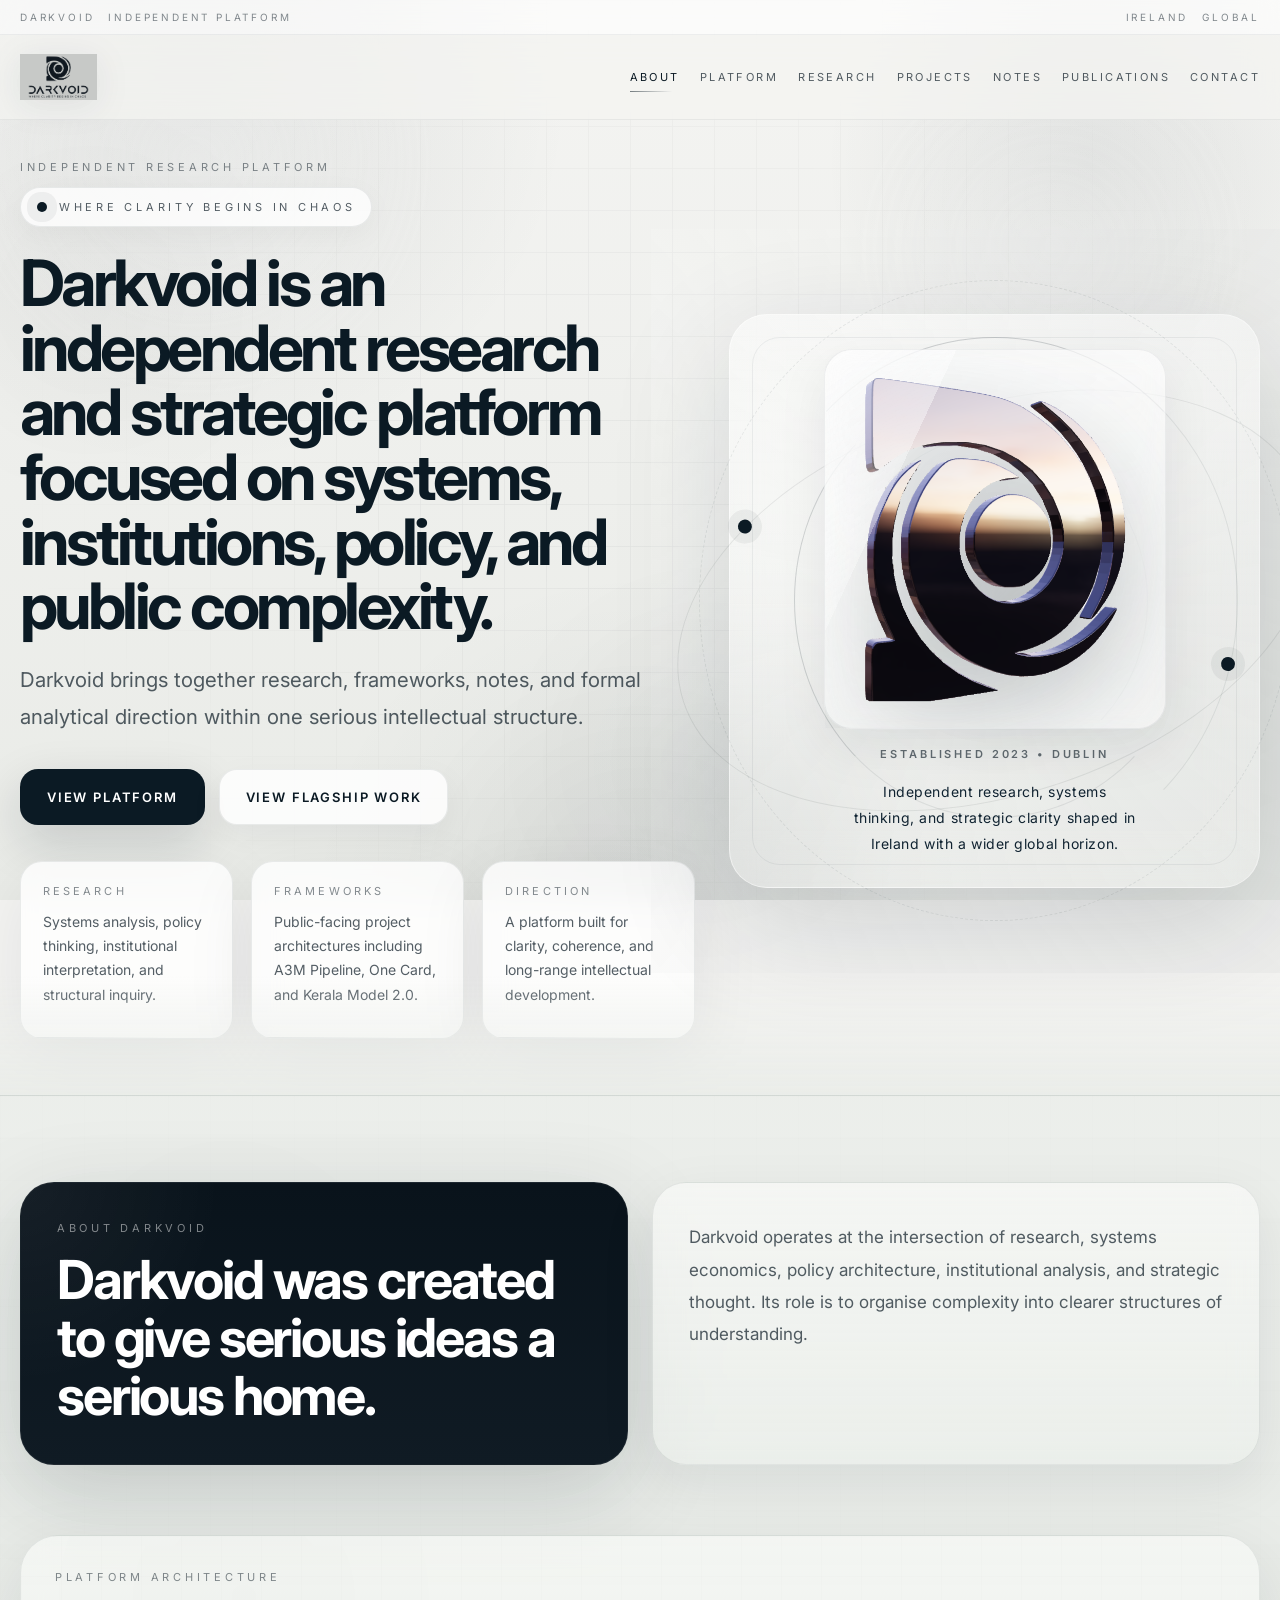
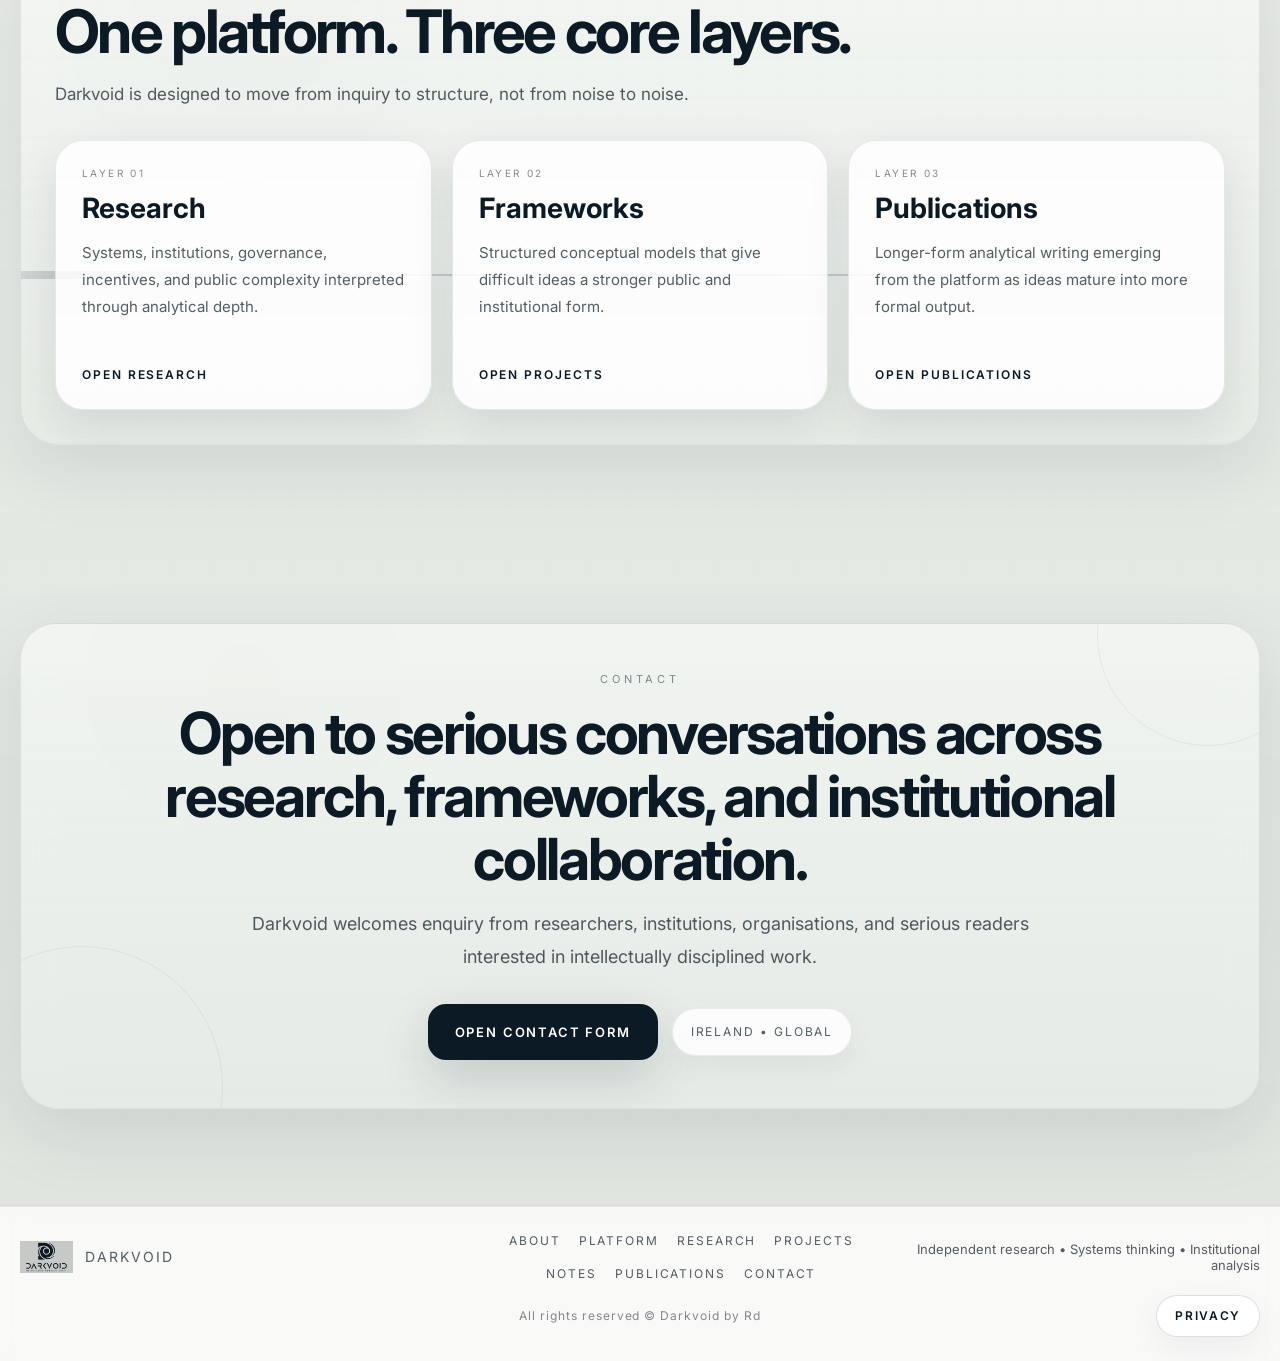
==== commit 0d18d9f8: "Update index.html" ====
--- a/index.html
+++ b/index.html
@@ -33,341 +33,247 @@
   <link rel="stylesheet" href="style.css">
 
   <style>
-    .page-fade{
+    .index-shell{
+      position:relative;
+    }
+
+    .index-shell::before{
+      content:"";
       position:fixed;
       inset:0;
+      z-index:-1;
       pointer-events:none;
-      z-index:-1;
       background:
-        radial-gradient(circle at 14% 10%, rgba(255,255,255,.06), transparent 18%),
-        radial-gradient(circle at 84% 26%, rgba(255,255,255,.05), transparent 16%),
-        radial-gradient(circle at 50% 100%, rgba(11,26,36,.06), transparent 28%);
-      opacity:.92;
-    }
-
-    /* HEAVIER / DARKER LOWER-HALF TONE */
-    .section-soft{
-      position:relative;
+        radial-gradient(circle at 14% 12%, rgba(255,255,255,.05), transparent 18%),
+        radial-gradient(circle at 84% 22%, rgba(255,255,255,.04), transparent 16%),
+        radial-gradient(circle at 50% 100%, rgba(11,26,36,.05), transparent 24%);
+      opacity:.9;
+    }
+
+    .home-hero-wrap{
+      position:relative;
+    }
+
+    .home-hero-wrap::after{
+      content:"";
+      position:absolute;
+      left:0;
+      right:0;
+      bottom:-1px;
+      height:120px;
+      background:linear-gradient(180deg, rgba(244,244,242,0), rgba(232,235,231,.82));
+      pointer-events:none;
+    }
+
+    .home-soft-band{
+      position:relative;
+      background:
+        linear-gradient(180deg, rgba(234,237,233,.88), rgba(223,228,223,.96)),
+        radial-gradient(circle at 18% 12%, rgba(11,26,36,.03), transparent 20%),
+        radial-gradient(circle at 80% 70%, rgba(11,26,36,.025), transparent 18%);
+      border-top:1px solid rgba(11,26,36,.06);
+      border-bottom:1px solid rgba(11,26,36,.06);
       overflow:hidden;
+    }
+
+    .home-soft-band::before{
+      content:"";
+      position:absolute;
+      inset:0;
+      background-image:
+        linear-gradient(rgba(11,26,36,.035) 1px, transparent 1px),
+        linear-gradient(90deg, rgba(11,26,36,.035) 1px, transparent 1px);
+      background-size:42px 42px;
+      opacity:.16;
+      pointer-events:none;
+    }
+
+    .home-soft-band > .container{
+      position:relative;
+      z-index:1;
+    }
+
+    .home-about{
+      padding:86px 0 46px;
+    }
+
+    .home-about .panel-light{
+      background:linear-gradient(180deg, rgba(248,249,247,.72), rgba(236,240,236,.60));
+      border:1px solid rgba(11,26,36,.08);
+      box-shadow:0 18px 56px rgba(11,26,36,.08);
+      backdrop-filter:blur(14px);
+    }
+
+    .home-about .panel-dark{
       background:
-        radial-gradient(circle at 18% 12%, rgba(255,255,255,.03), transparent 18%),
-        radial-gradient(circle at 82% 72%, rgba(255,255,255,.025), transparent 18%),
-        linear-gradient(180deg, #d8ddd9 0%, #c4ccc8 100%);
-      border-top:1px solid rgba(11,26,36,.08);
-      border-bottom:1px solid rgba(11,26,36,.08);
-    }
-
-    .section-soft::before{
+        radial-gradient(circle at top left, rgba(255,255,255,.05), transparent 30%),
+        linear-gradient(180deg, #09131b 0%, #101b24 100%);
+      box-shadow:0 26px 90px rgba(11,26,36,.18);
+    }
+
+    .home-architecture{
+      padding:24px 0 92px;
+    }
+
+    .architecture-frame{
+      position:relative;
+      overflow:hidden;
+      border-radius:38px;
+      padding:34px;
+      background:
+        linear-gradient(180deg, rgba(248,250,247,.70), rgba(231,236,231,.60)),
+        radial-gradient(circle at 18% 12%, rgba(11,26,36,.035), transparent 20%);
+      border:1px solid rgba(11,26,36,.08);
+      box-shadow:0 24px 70px rgba(11,26,36,.10);
+      backdrop-filter:blur(14px);
+    }
+
+    .architecture-frame::before{
       content:"";
       position:absolute;
       inset:0;
       background:
-        linear-gradient(rgba(11,26,36,.045) 1px, transparent 1px),
-        linear-gradient(90deg, rgba(11,26,36,.045) 1px, transparent 1px);
-      background-size:42px 42px;
-      opacity:.18;
+        linear-gradient(rgba(11,26,36,.04) 1px, transparent 1px),
+        linear-gradient(90deg, rgba(11,26,36,.04) 1px, transparent 1px);
+      background-size:40px 40px;
+      opacity:.22;
       pointer-events:none;
     }
 
-    .section-soft::after{
+    .architecture-head{
+      position:relative;
+      z-index:1;
+      max-width:860px;
+      margin-bottom:30px;
+    }
+
+    .architecture-head .section-label{
+      color:var(--muted2);
+    }
+
+    .architecture-head h2{
+      margin:16px 0 0;
+      font-size:clamp(36px,4.8vw,60px);
+      line-height:1.06;
+      letter-spacing:-.045em;
+      color:var(--text);
+    }
+
+    .architecture-head p{
+      margin:16px 0 0;
+      max-width:700px;
+      font-size:17px;
+      line-height:1.84;
+      color:var(--muted);
+    }
+
+    .architecture-grid{
+      position:relative;
+      z-index:1;
+      display:grid;
+      grid-template-columns:repeat(3,1fr);
+      gap:20px;
+      align-items:stretch;
+    }
+
+    .architecture-grid::before{
       content:"";
-      position:absolute;
-      inset:0;
-      background:
-        linear-gradient(180deg, rgba(8,16,24,.04), transparent 18%, transparent 82%, rgba(8,16,24,.05));
-      pointer-events:none;
-    }
-
-    .section-soft .section-head,
-    .section-soft .cards,
-    .section-soft .two-col{
-      position:relative;
-      z-index:1;
-    }
-
-    /* DARKER PREMIUM PANELS IN LOWER HALF */
-    .section-soft .panel-light{
-      background:
-        linear-gradient(180deg, rgba(245,247,244,.64), rgba(229,234,230,.54));
-      border:1px solid rgba(11,26,36,.10);
-      box-shadow:0 18px 56px rgba(11,26,36,.10);
-      backdrop-filter:blur(14px);
-    }
-
-    .section-soft .panel-dark{
-      background:
-        radial-gradient(circle at top left, rgba(255,255,255,.05), transparent 28%),
-        linear-gradient(180deg, #09131b 0%, #101b24 100%);
-      box-shadow:0 26px 90px rgba(11,26,36,.20);
-    }
-
-    .section-soft .card{
-      background:
-        linear-gradient(180deg, rgba(242,245,241,.62), rgba(226,231,227,.52));
-      border:1px solid rgba(11,26,36,.10);
-      box-shadow:0 18px 56px rgba(11,26,36,.10);
-      backdrop-filter:blur(14px);
-    }
-
-    .signal-motion{
-      position:relative;
-      overflow:hidden;
-    }
-
-    .signal-motion::before{
-      content:"";
-      position:absolute;
-      inset:0;
-      background:
-        radial-gradient(circle at 12% 18%, rgba(255,255,255,.08), transparent 18%),
-        radial-gradient(circle at 86% 70%, rgba(255,255,255,.06), transparent 18%);
-      pointer-events:none;
-    }
-
-    .signal-motion .section-head{
-      position:relative;
-      z-index:1;
-    }
-
-    .signal-corridor{
-      position:relative;
-      margin-top:34px;
-      min-height:360px;
-      border-radius:36px;
-      overflow:hidden;
-      background:
-        radial-gradient(circle at 50% 50%, rgba(255,255,255,.05), transparent 24%),
-        linear-gradient(180deg, rgba(255,255,255,.06), rgba(255,255,255,.03));
-      border:1px solid rgba(255,255,255,.10);
-      box-shadow:0 24px 80px rgba(0,0,0,.26);
-      backdrop-filter:blur(16px);
-    }
-
-    .signal-corridor::before{
-      content:"";
-      position:absolute;
-      left:6%;
-      right:6%;
-      top:50%;
-      height:1px;
-      background:linear-gradient(90deg, rgba(255,255,255,.08), rgba(255,255,255,.34), rgba(255,255,255,.08));
-      transform:translateY(-50%);
-    }
-
-    .signal-corridor::after{
-      content:"";
-      position:absolute;
-      top:50%;
-      left:-18%;
-      width:36%;
-      height:2px;
-      background:linear-gradient(90deg, transparent, rgba(255,255,255,.7), transparent);
-      transform:translateY(-50%);
-      animation:signalTravel 5.8s linear infinite;
-      opacity:.8;
-    }
-
-    .corridor-node{
-      position:absolute;
-      width:220px;
-      padding:22px 20px;
-      border-radius:26px;
-      background:rgba(255,255,255,.08);
-      border:1px solid rgba(255,255,255,.12);
-      box-shadow:0 14px 42px rgba(0,0,0,.22);
-      backdrop-filter:blur(16px);
-    }
-
-    .corridor-node small{
-      display:block;
-      font-size:10px;
-      letter-spacing:.22em;
-      text-transform:uppercase;
-      color:rgba(255,255,255,.56);
-    }
-
-    .corridor-node h3{
-      margin:12px 0 0;
-      font-size:22px;
-      line-height:1.16;
-      color:#fff;
-    }
-
-    .corridor-node p{
-      margin:12px 0 0;
-      font-size:14px;
-      line-height:1.76;
-      color:rgba(255,255,255,.72);
-    }
-
-    .corridor-node.n1{top:38px;left:40px}
-    .corridor-node.n2{top:110px;left:50%;transform:translateX(-50%)}
-    .corridor-node.n3{bottom:38px;right:40px}
-
-    .corridor-glow{
-      position:absolute;
-      width:240px;
-      height:240px;
-      border-radius:50%;
-      background:radial-gradient(circle, rgba(255,255,255,.12), transparent 68%);
-      filter:blur(18px);
-      animation:orbPulse 7s ease-in-out infinite;
-    }
-
-    .corridor-glow.g1{top:-40px;left:-30px}
-    .corridor-glow.g2{bottom:-50px;right:-20px;animation-delay:1.4s}
-
-    .framework-cinema{
-      position:relative;
-      overflow:hidden;
-    }
-
-    .framework-cinema-wrap{
-      margin-top:34px;
-      display:grid;
-      grid-template-columns:1.1fr .9fr;
-      gap:22px;
-      align-items:stretch;
-    }
-
-    /* MUCH DARKER MAP + SIDE BLOCKS */
-    .framework-cinema-map,
-    .framework-cinema-side{
-      border-radius:34px;
-      position:relative;
-      overflow:hidden;
-    }
-
-    .framework-cinema-map{
-      min-height:420px;
-      padding:30px;
-      background:
-        linear-gradient(180deg, rgba(232,236,232,.70), rgba(208,215,211,.64)),
-        radial-gradient(circle at 18% 18%, rgba(11,26,36,.06), transparent 22%);
-      border:1px solid rgba(11,26,36,.10);
-      box-shadow:0 22px 70px rgba(11,26,36,.12);
-      backdrop-filter:blur(14px);
-    }
-
-    .framework-cinema-map::before{
-      content:"";
-      position:absolute;
-      inset:0;
-      background-image:
-        linear-gradient(rgba(11,26,36,.06) 1px, transparent 1px),
-        linear-gradient(90deg, rgba(11,26,36,.06) 1px, transparent 1px);
-      background-size:38px 38px;
-      opacity:.55;
-      pointer-events:none;
-    }
-
-    .cinema-path{
       position:absolute;
       left:12%;
       right:12%;
       top:50%;
       height:2px;
-      background:linear-gradient(90deg, rgba(11,26,36,.12), rgba(11,26,36,.34), rgba(11,26,36,.12));
+      background:linear-gradient(90deg, rgba(11,26,36,.08), rgba(11,26,36,.24), rgba(11,26,36,.08));
       transform:translateY(-50%);
       border-radius:999px;
-    }
-
-    .cinema-path::after{
+      z-index:0;
+    }
+
+    .architecture-grid::after{
       content:"";
       position:absolute;
+      left:-10%;
       top:50%;
-      left:-12%;
       width:24%;
       height:8px;
+      transform:translateY(-50%);
       border-radius:999px;
-      background:linear-gradient(90deg, transparent, rgba(11,26,36,.30), transparent);
-      transform:translateY(-50%);
-      animation:signalTravel 6.2s linear infinite;
-    }
-
-    .cinema-node{
-      position:absolute;
-      width:200px;
-      padding:20px;
-      border-radius:24px;
-      background:rgba(250,251,249,.88);
+      background:linear-gradient(90deg, transparent, rgba(11,26,36,.20), transparent);
+      animation:homeSignal 6s linear infinite;
+      z-index:0;
+    }
+
+    .architecture-card{
+      position:relative;
+      z-index:1;
+      border-radius:28px;
+      padding:26px;
+      background:rgba(255,255,255,.86);
       border:1px solid rgba(11,26,36,.09);
-      box-shadow:0 16px 46px rgba(11,26,36,.12);
-    }
-
-    .cinema-node small{
+      box-shadow:0 16px 44px rgba(11,26,36,.10);
+      min-height:270px;
+      display:flex;
+      flex-direction:column;
+      justify-content:flex-start;
+      transition:transform .22s ease, box-shadow .22s ease;
+    }
+
+    .architecture-card:hover{
+      transform:translateY(-4px);
+      box-shadow:0 22px 54px rgba(11,26,36,.13);
+    }
+
+    .architecture-card small{
       display:block;
       font-size:10px;
-      letter-spacing:.22em;
+      letter-spacing:.24em;
       text-transform:uppercase;
       color:var(--muted2);
     }
 
-    .cinema-node h3{
-      margin:10px 0 0;
-      font-size:20px;
-      line-height:1.18;
+    .architecture-card h3{
+      margin:14px 0 0;
+      font-size:28px;
+      line-height:1.12;
       color:var(--text);
     }
 
-    .cinema-node p{
-      margin:10px 0 0;
-      font-size:13px;
-      line-height:1.72;
-      color:var(--muted);
-    }
-
-    .cinema-node.c1{top:34px;left:30px}
-    .cinema-node.c2{top:50%;left:50%;transform:translate(-50%,-50%)}
-    .cinema-node.c3{bottom:34px;right:30px}
-
-    .framework-cinema-side{
-      padding:26px;
-      display:grid;
-      gap:18px;
-      align-content:start;
-      background:
-        linear-gradient(180deg, rgba(228,233,229,.72), rgba(209,216,212,.66)),
-        radial-gradient(circle at top right, rgba(11,26,36,.06), transparent 26%);
-      border:1px solid rgba(11,26,36,.10);
-      box-shadow:0 22px 70px rgba(11,26,36,.11);
-      backdrop-filter:blur(12px);
-    }
-
-    .cinema-side-block{
-      border-radius:24px;
-      padding:22px;
-      background:rgba(11,26,36,.05);
-      border:1px solid rgba(11,26,36,.08);
-    }
-
-    .cinema-side-block h3{
-      margin:0;
-      font-size:22px;
-      line-height:1.2;
-      color:var(--text);
-    }
-
-    .cinema-side-block p{
-      margin:12px 0 0;
-      font-size:14px;
+    .architecture-card p{
+      margin:14px 0 0;
+      font-size:15px;
       line-height:1.82;
       color:var(--muted);
     }
 
-    /* DEEPER CONTACT + FOOTER BALANCE */
-    #contact .contact-panel{
+    .architecture-link{
+      display:inline-flex;
+      align-items:center;
+      margin-top:auto;
+      padding-top:18px;
+      font-size:12px;
+      font-weight:600;
+      letter-spacing:.16em;
+      text-transform:uppercase;
+      color:var(--text);
+      border-bottom:1px solid transparent;
+      width:max-content;
+      transition:.2s ease;
+    }
+
+    .architecture-link:hover{
+      border-bottom-color:rgba(11,26,36,.30);
+    }
+
+    .home-contact{
+      padding:86px 0 96px;
+    }
+
+    .home-contact .contact-panel{
       background:
-        linear-gradient(180deg, rgba(237,241,237,.78), rgba(221,227,223,.72)),
-        radial-gradient(circle at 20% 12%, rgba(11,26,36,.05), transparent 22%);
-      border:1px solid rgba(11,26,36,.09);
-      box-shadow:0 24px 80px rgba(11,26,36,.12);
-    }
-
-    .footer{
-      background:linear-gradient(180deg, rgba(229,234,230,.90), rgba(212,219,214,.96));
-      border-top:1px solid rgba(11,26,36,.08);
-      backdrop-filter:blur(14px);
+        linear-gradient(180deg, rgba(244,247,243,.80), rgba(230,236,231,.70)),
+        radial-gradient(circle at 18% 12%, rgba(11,26,36,.035), transparent 20%);
+      border:1px solid rgba(11,26,36,.08);
+      box-shadow:0 24px 70px rgba(11,26,36,.10);
     }
 
     .footer-bottom-elite{
@@ -417,53 +323,23 @@
       box-shadow:0 16px 36px rgba(11,26,36,.10);
     }
 
-    @keyframes signalTravel{
+    @keyframes homeSignal{
       0%{transform:translate(-120%,-50%)}
-      100%{transform:translate(520%,-50%)}
-    }
-
-    @keyframes orbPulse{
-      0%,100%{transform:scale(1);opacity:.8}
-      50%{transform:scale(1.08);opacity:1}
+      100%{transform:translate(620%,-50%)}
     }
 
     @media (max-width:1080px){
-      .framework-cinema-wrap{
+      .architecture-grid{
         grid-template-columns:1fr;
       }
-    }
-
-    @media (max-width:900px){
-      .signal-corridor{
-        min-height:auto;
-        padding:24px;
-      }
-
-      .signal-corridor::before,
-      .signal-corridor::after{
+
+      .architecture-grid::before,
+      .architecture-grid::after{
         display:none;
       }
-
-      .corridor-node,
-      .cinema-node{
-        position:relative;
-        width:100%;
-        top:auto !important;
-        left:auto !important;
-        right:auto !important;
-        bottom:auto !important;
-        transform:none !important;
-        margin-bottom:16px;
-      }
-
-      .framework-cinema-map{
-        min-height:auto;
-      }
-
-      .cinema-path{
-        display:none;
-      }
-
+    }
+
+    @media (max-width:900px){
       .footer-bottom-elite{
         grid-template-columns:1fr;
       }
@@ -477,366 +353,241 @@
   </style>
 </head>
 <body>
-
-  <div class="bg"></div>
-  <div class="grid"></div>
-  <div class="ambient"></div>
-  <div class="page-fade"></div>
-
-  <div class="signal-bar">
-    <div class="container signal-inner">
-      <div class="signal-left">
-        <span>Darkvoid</span>
-        <span>Independent Platform</span>
-      </div>
-
-      <div class="signal-right">
-        <span>Ireland</span>
-        <span>Global</span>
+  <div class="index-shell">
+    <div class="bg"></div>
+    <div class="grid"></div>
+    <div class="ambient"></div>
+    <div class="page-fade"></div>
+
+    <div class="signal-bar">
+      <div class="container signal-inner">
+        <div class="signal-left">
+          <span>Darkvoid</span>
+          <span>Independent Platform</span>
+        </div>
+
+        <div class="signal-right">
+          <span>Ireland</span>
+          <span>Global</span>
+        </div>
       </div>
     </div>
-  </div>
-
-  <header class="nav">
-    <div class="container nav-inner">
-      <a href="index.html" class="brand">
-        <img src="logo.png" alt="Darkvoid logo">
-      </a>
-
-      <nav class="nav-links">
-        <a href="#about" class="active">About</a>
-        <a href="platform.html">Platform</a>
-        <a href="research.html">Research</a>
-        <a href="projects.html">Projects</a>
-        <a href="notes.html">Notes</a>
-        <a href="publications.html">Publications</a>
-        <a href="contact.html#contact-form">Contact</a>
-      </nav>
-    </div>
-  </header>
-
-  <main>
-
-    <section class="hero" id="home">
-      <div class="container hero-grid">
-
-        <div class="hero-content reveal">
-          <p class="hero-kicker">Independent Research Platform</p>
-
-          <div class="eyebrow">
-            <span class="dot"></span>
-            <span>Where Clarity Begins in Chaos</span>
+
+    <header class="nav">
+      <div class="container nav-inner">
+        <a href="index.html" class="brand">
+          <img src="logo.png" alt="Darkvoid logo">
+        </a>
+
+        <nav class="nav-links">
+          <a href="#about" class="active">About</a>
+          <a href="platform.html">Platform</a>
+          <a href="research.html">Research</a>
+          <a href="projects.html">Projects</a>
+          <a href="notes.html">Notes</a>
+          <a href="publications.html">Publications</a>
+          <a href="contact.html#contact-form">Contact</a>
+        </nav>
+      </div>
+    </header>
+
+    <main>
+
+      <section class="hero home-hero-wrap" id="home">
+        <div class="container hero-grid">
+
+          <div class="hero-content reveal">
+            <p class="hero-kicker">Independent Research Platform</p>
+
+            <div class="eyebrow">
+              <span class="dot"></span>
+              <span>Where Clarity Begins in Chaos</span>
+            </div>
+
+            <h1>
+              Darkvoid is an independent research and strategic platform focused on systems, institutions, policy, and public complexity.
+            </h1>
+
+            <p class="hero-text">
+              Darkvoid brings together research, frameworks, notes, and formal analytical direction within one serious intellectual structure.
+            </p>
+
+            <div class="hero-actions">
+              <a href="platform.html" class="btn btn-dark">View Platform</a>
+              <a href="projects.html" class="btn btn-light">View Flagship Work</a>
+            </div>
+
+            <div class="hero-stats">
+              <div class="stat">
+                <span class="label">Research</span>
+                <span class="value">
+                  Systems analysis, policy thinking, institutional interpretation, and structural inquiry.
+                </span>
+              </div>
+
+              <div class="stat">
+                <span class="label">Frameworks</span>
+                <span class="value">
+                  Public-facing project architectures including A3M Pipeline, One Card, and Kerala Model 2.0.
+                </span>
+              </div>
+
+              <div class="stat">
+                <span class="label">Direction</span>
+                <span class="value">
+                  A platform built for clarity, coherence, and long-range intellectual development.
+                </span>
+              </div>
+            </div>
           </div>
 
-          <h1>
-            Darkvoid is an independent research and strategic platform focused on systems, institutions, policy, and public complexity.
-          </h1>
-
-          <p class="hero-text">
-            Darkvoid examines how economic structures, governance systems, digital environments, institutional realities, and public pressures interact. Its work is grounded in analytical depth, conceptual clarity, and the disciplined translation of complexity into frameworks, project structures, developing notes, and formal analytical directions that are more intelligible, credible, and useful.
-          </p>
-
-          <div class="hero-actions">
-            <a href="platform.html" class="btn btn-dark">View Platform</a>
-            <a href="projects.html" class="btn btn-light">View Flagship Work</a>
+          <div class="hero-visual reveal">
+            <div class="visual visual-home">
+              <div class="halo"></div>
+              <div class="ring ring1"></div>
+              <div class="ring ring2"></div>
+              <div class="ring ring3"></div>
+              <div class="ring-soft"></div>
+              <div class="orbit-line"></div>
+
+              <div class="logo-panel logo-panel-home">
+                <div class="logo-wrap logo-wrap-home">
+                  <img src="3d-icon.png" class="hero-logo hero-logo-home hero-logo-3d-cinematic" alt="Darkvoid symbol">
+                </div>
+
+                <p class="panel-meta">
+                  Established 2023 • Dublin
+                </p>
+
+                <p class="panel-text">
+                  Independent research, systems thinking, and strategic clarity shaped in Ireland with a wider global horizon.
+                </p>
+              </div>
+            </div>
           </div>
 
-          <div class="hero-stats">
-            <div class="stat">
-              <span class="label">Research</span>
-              <span class="value">
-                Original frameworks, systems analysis, policy-oriented thinking, and developing research directions across public, institutional, and economic fields.
-              </span>
-            </div>
-
-            <div class="stat">
-              <span class="label">Projects</span>
-              <span class="value">
-                Flagship project frameworks including A3M Pipeline, Health Access Systems, Irish Farmers Policy, One Card, Community Funding, and Kerala Model 2.0.
-              </span>
-            </div>
-
-            <div class="stat">
-              <span class="label">Output</span>
-              <span class="value">
-                Developing notes, early frameworks, and longer-range publication pathways organised within one serious intellectual structure.
-              </span>
+        </div>
+      </section>
+
+      <section class="home-soft-band">
+        <section class="home-about section" id="about">
+          <div class="container two-col">
+            <div class="panel panel-dark reveal">
+              <div class="section-label">About Darkvoid</div>
+              <h2>
+                Darkvoid was created to give serious ideas a serious home.
+              </h2>
+            </div>
+
+            <div class="panel panel-light reveal">
+              <p>
+                Darkvoid operates at the intersection of research, systems economics, policy architecture, institutional analysis, and strategic thought. Its role is to organise complexity into clearer structures of understanding.
+              </p>
             </div>
           </div>
+        </section>
+
+        <section class="home-architecture">
+          <div class="container">
+            <div class="architecture-frame reveal">
+              <div class="architecture-head">
+                <div class="section-label">Platform Architecture</div>
+                <h2>
+                  One platform. Three core layers.
+                </h2>
+                <p>
+                  Darkvoid is designed to move from inquiry to structure, not from noise to noise.
+                </p>
+              </div>
+
+              <div class="architecture-grid">
+                <article class="architecture-card">
+                  <small>Layer 01</small>
+                  <h3>Research</h3>
+                  <p>
+                    Systems, institutions, governance, incentives, and public complexity interpreted through analytical depth.
+                  </p>
+                  <a href="research.html" class="architecture-link">Open research</a>
+                </article>
+
+                <article class="architecture-card">
+                  <small>Layer 02</small>
+                  <h3>Frameworks</h3>
+                  <p>
+                    Structured conceptual models that give difficult ideas a stronger public and institutional form.
+                  </p>
+                  <a href="projects.html" class="architecture-link">Open projects</a>
+                </article>
+
+                <article class="architecture-card">
+                  <small>Layer 03</small>
+                  <h3>Publications</h3>
+                  <p>
+                    Longer-form analytical writing emerging from the platform as ideas mature into more formal output.
+                  </p>
+                  <a href="publications.html" class="architecture-link">Open publications</a>
+                </article>
+              </div>
+            </div>
+          </div>
+        </section>
+
+        <section class="home-contact">
+          <div class="container">
+            <div class="contact-panel reveal">
+              <div class="section-label">Contact</div>
+
+              <h2>
+                Open to serious conversations across research, frameworks, and institutional collaboration.
+              </h2>
+
+              <p>
+                Darkvoid welcomes enquiry from researchers, institutions, organisations, and serious readers interested in intellectually disciplined work.
+              </p>
+
+              <div class="contact-actions">
+                <a href="contact.html#contact-form" class="btn btn-dark">Open Contact Form</a>
+                <div class="pill">Ireland • Global</div>
+              </div>
+            </div>
+          </div>
+        </section>
+      </section>
+
+    </main>
+
+    <footer class="footer">
+      <div class="container footer-inner footer-grid">
+        <div class="footer-brand">
+          <img src="logo.png" alt="Darkvoid mark">
+          <span>DARKVOID</span>
         </div>
 
-        <div class="hero-visual reveal">
-          <div class="visual visual-home">
-            <div class="halo"></div>
-            <div class="ring ring1"></div>
-            <div class="ring ring2"></div>
-            <div class="ring ring3"></div>
-            <div class="ring-soft"></div>
-            <div class="orbit-line"></div>
-
-            <div class="logo-panel logo-panel-home">
-              <div class="logo-wrap logo-wrap-home">
-                <img src="3d-icon.png" class="hero-logo hero-logo-home hero-logo-3d-cinematic" alt="Darkvoid symbol">
-              </div>
-
-              <p class="panel-meta">
-                Established 2023 • Dublin
-              </p>
-
-              <p class="panel-text">
-                Independent research, systems thinking, and strategic clarity shaped in Ireland with a wider global horizon.
-              </p>
-            </div>
-          </div>
-        </div>
-
-      </div>
-    </section>
-
-    <section class="section section-soft" id="about">
-      <div class="container two-col">
-        <div class="panel panel-dark reveal">
-          <div class="section-label">About Darkvoid</div>
-          <h2>
-            Darkvoid was created to give serious ideas a serious home — one grounded in clarity, structure, and intellectual discipline.
-          </h2>
-        </div>
-
-        <div class="panel panel-light reveal">
-          <p>
-            Darkvoid operates at the intersection of research, systems economics, policy architecture, institutional analysis, and strategic thought. It is concerned with how structures behave, where systems fail, how incentives shape outcomes, and how complexity can be organised into clearer forms of understanding.
-          </p>
-
-          <p>
-            Its purpose is not to decorate difficult subjects with abstract language. Its purpose is to enter them carefully, interpret them rigorously, and express them in a form that can guide thought, sharpen analysis, and support more meaningful action.
-          </p>
+        <nav class="footer-links">
+          <a href="index.html#about">About</a>
+          <a href="platform.html">Platform</a>
+          <a href="research.html">Research</a>
+          <a href="projects.html">Projects</a>
+          <a href="notes.html">Notes</a>
+          <a href="publications.html">Publications</a>
+          <a href="contact.html#contact-form">Contact</a>
+        </nav>
+
+        <div class="footer-meta">
+          Independent research • Systems thinking • Institutional analysis
         </div>
       </div>
-    </section>
-
-    <section class="section dark-section signal-motion" id="signal-architecture">
-      <div class="container">
-        <div class="section-head reveal">
-          <div class="section-label">Signal Architecture</div>
-          <h2>
-            Darkvoid is designed to feel like movement through a living platform, not a stack of static pages.
-          </h2>
-          <p>
-            As the platform expands, its structure should express progression — from inquiry, to framework, to public meaning. This layer introduces that feeling through visual rhythm and directional motion.
-          </p>
-        </div>
-
-        <div class="signal-corridor reveal">
-          <div class="corridor-glow g1"></div>
-          <div class="corridor-glow g2"></div>
-
-          <div class="corridor-node n1">
-            <small>Layer 01</small>
-            <h3>Research Signal</h3>
-            <p>Serious inquiry begins with pattern recognition across systems, incentives, and institutional tension.</p>
-          </div>
-
-          <div class="corridor-node n2">
-            <small>Layer 02</small>
-            <h3>Framework Formation</h3>
-            <p>Ideas become sharper when translated into structured models, pathways, and coherent conceptual designs.</p>
-          </div>
-
-          <div class="corridor-node n3">
-            <small>Layer 03</small>
-            <h3>Public Expression</h3>
-            <p>Meaningful output emerges when complexity is organised into forms that can actually be understood and used.</p>
-          </div>
+
+      <div class="container footer-bottom-elite">
+        <div class="footer-bottom-left"></div>
+        <div class="footer-bottom-center">All rights reserved © Darkvoid by Rd</div>
+        <div class="footer-bottom-right">
+          <a href="privacy.html" class="privacy-link">Privacy</a>
         </div>
       </div>
-    </section>
-
-    <section class="section section-soft framework-cinema" id="home-platform">
-      <div class="container">
-        <div class="section-head reveal">
-          <div class="section-label">Platform Logic</div>
-          <h2>
-            A serious platform needs internal structure, not just strong wording.
-          </h2>
-          <p>
-            Darkvoid is strongest when each layer has a purpose and the visitor can feel the logic of movement through the platform as they scroll.
-          </p>
-        </div>
-
-        <div class="framework-cinema-wrap">
-          <div class="framework-cinema-map reveal">
-            <div class="cinema-path"></div>
-
-            <div class="cinema-node c1">
-              <small>Stage 01</small>
-              <h3>Research</h3>
-              <p>Systems, institutions, public pressures, incentives, and structural behaviour.</p>
-            </div>
-
-            <div class="cinema-node c2">
-              <small>Stage 02</small>
-              <h3>Frameworks</h3>
-              <p>Conceptual architectures that translate difficult subjects into organised form.</p>
-            </div>
-
-            <div class="cinema-node c3">
-              <small>Stage 03</small>
-              <h3>Publication</h3>
-              <p>Formal output, notes, essays, and long-form analysis emerging from stronger internal structure.</p>
-            </div>
-          </div>
-
-          <div class="framework-cinema-side reveal">
-            <div class="cinema-side-block">
-              <h3>Why this matters</h3>
-              <p>
-                A premium site does not feel like random writing because it gives each section a role, a visual logic, and a sense of progression.
-              </p>
-            </div>
-
-            <div class="cinema-side-block">
-              <h3>What it creates</h3>
-              <p>
-                A platform that feels more like an institution in motion — composed, directional, and serious — rather than a static collection of text blocks.
-              </p>
-            </div>
-
-            <div class="cinema-side-block">
-              <h3>Darkvoid’s standard</h3>
-              <p>
-                Clarity, visual restraint, conceptual confidence, and structural beauty without becoming loud or theatrical.
-              </p>
-            </div>
-          </div>
-        </div>
-      </div>
-    </section>
-
-    <section class="section section-soft" id="featured-structure">
-      <div class="container">
-        <div class="section-head reveal">
-          <div class="section-label">Platform Structure</div>
-          <h2>
-            A growing architecture of flagship frameworks, research directions, developing notes, and formal publications.
-          </h2>
-
-          <p>
-            Darkvoid now contains multiple connected layers of intellectual work. Together, they show how the platform moves from inquiry, to framework, to note, to more formal analytical output.
-          </p>
-        </div>
-
-        <div class="cards">
-          <div class="card reveal">
-            <div class="card-number">01</div>
-            <h3><a href="projects.html" class="card-link">Flagship Projects</a></h3>
-            <p>
-              Public-facing framework pages including A3M Pipeline, Health Access Systems, Irish Farmers Policy, One Card, Community Funding, and Kerala Model 2.0.
-            </p>
-            <div class="item-status">Framework Layer Live</div>
-          </div>
-
-          <div class="card reveal">
-            <div class="card-number">02</div>
-            <h3><a href="research.html" class="card-link">Research</a></h3>
-            <p>
-              The wider intellectual fields of Darkvoid, including systems analysis, policy thinking, institutional interpretation, and structural inquiry.
-            </p>
-            <div class="item-status">Active</div>
-          </div>
-
-          <div class="card reveal">
-            <div class="card-number">03</div>
-            <h3><a href="notes.html" class="card-link">Notes</a></h3>
-            <p>
-              Developing notes, early frameworks, and structured analytical pieces that sit between broad research and more formal publication.
-            </p>
-            <div class="item-status">Developing</div>
-          </div>
-
-          <div class="card reveal">
-            <div class="card-number">04</div>
-            <h3><a href="publications.html" class="card-link">Publications</a></h3>
-            <p>
-              A formal output layer for longer research essays, policy papers, and structured analytical work as the platform matures further.
-            </p>
-            <div class="item-status">Growing</div>
-          </div>
-
-          <div class="card reveal">
-            <div class="card-number">05</div>
-            <h3><a href="platform.html" class="card-link">Institutional Identity</a></h3>
-            <p>
-              The organising logic that gives Darkvoid continuity, seriousness, and long-range coherence across its wider intellectual direction.
-            </p>
-            <div class="item-status">Active</div>
-          </div>
-
-          <div class="card reveal">
-            <div class="card-number">06</div>
-            <h3><a href="contact.html#contact-form" class="card-link">Enquiries</a></h3>
-            <p>
-              A direct route for serious conversations across research, projects, publication, collaboration, and wider institutional dialogue.
-            </p>
-            <div class="item-status">Open</div>
-          </div>
-        </div>
-      </div>
-    </section>
-
-    <section class="section" id="contact">
-      <div class="container">
-        <div class="contact-panel reveal">
-          <div class="section-label">Contact</div>
-
-          <h2>
-            Open to serious conversations across research, projects, advisory, notes, publications, and institutional collaboration.
-          </h2>
-
-          <p>
-            Darkvoid welcomes enquiries from researchers, institutions, founders, organisations, and communities interested in work that is intellectually serious, analytically grounded, and publicly meaningful.
-          </p>
-
-          <div class="contact-actions">
-            <a href="contact.html#contact-form" class="btn btn-dark">Open Contact Form</a>
-            <div class="pill">Ireland • Global</div>
-          </div>
-        </div>
-      </div>
-    </section>
-
-  </main>
-
-  <footer class="footer">
-    <div class="container footer-inner footer-grid">
-      <div class="footer-brand">
-        <img src="logo.png" alt="Darkvoid mark">
-        <span>DARKVOID</span>
-      </div>
-
-      <nav class="footer-links">
-        <a href="index.html#about">About</a>
-        <a href="platform.html">Platform</a>
-        <a href="research.html">Research</a>
-        <a href="projects.html">Projects</a>
-        <a href="notes.html">Notes</a>
-        <a href="publications.html">Publications</a>
-        <a href="contact.html#contact-form">Contact</a>
-      </nav>
-
-      <div class="footer-meta">
-        Independent research • Systems thinking • Institutional analysis
-      </div>
-    </div>
-
-    <div class="container footer-bottom-elite">
-      <div class="footer-bottom-left"></div>
-      <div class="footer-bottom-center">All rights reserved © Darkvoid by Rd</div>
-      <div class="footer-bottom-right">
-        <a href="privacy.html" class="privacy-link">Privacy</a>
-      </div>
-    </div>
-  </footer>
-
-  <script src="script.js"></script>
+    </footer>
+
+    <script src="script.js"></script>
+  </div>
 </body>
 </html>
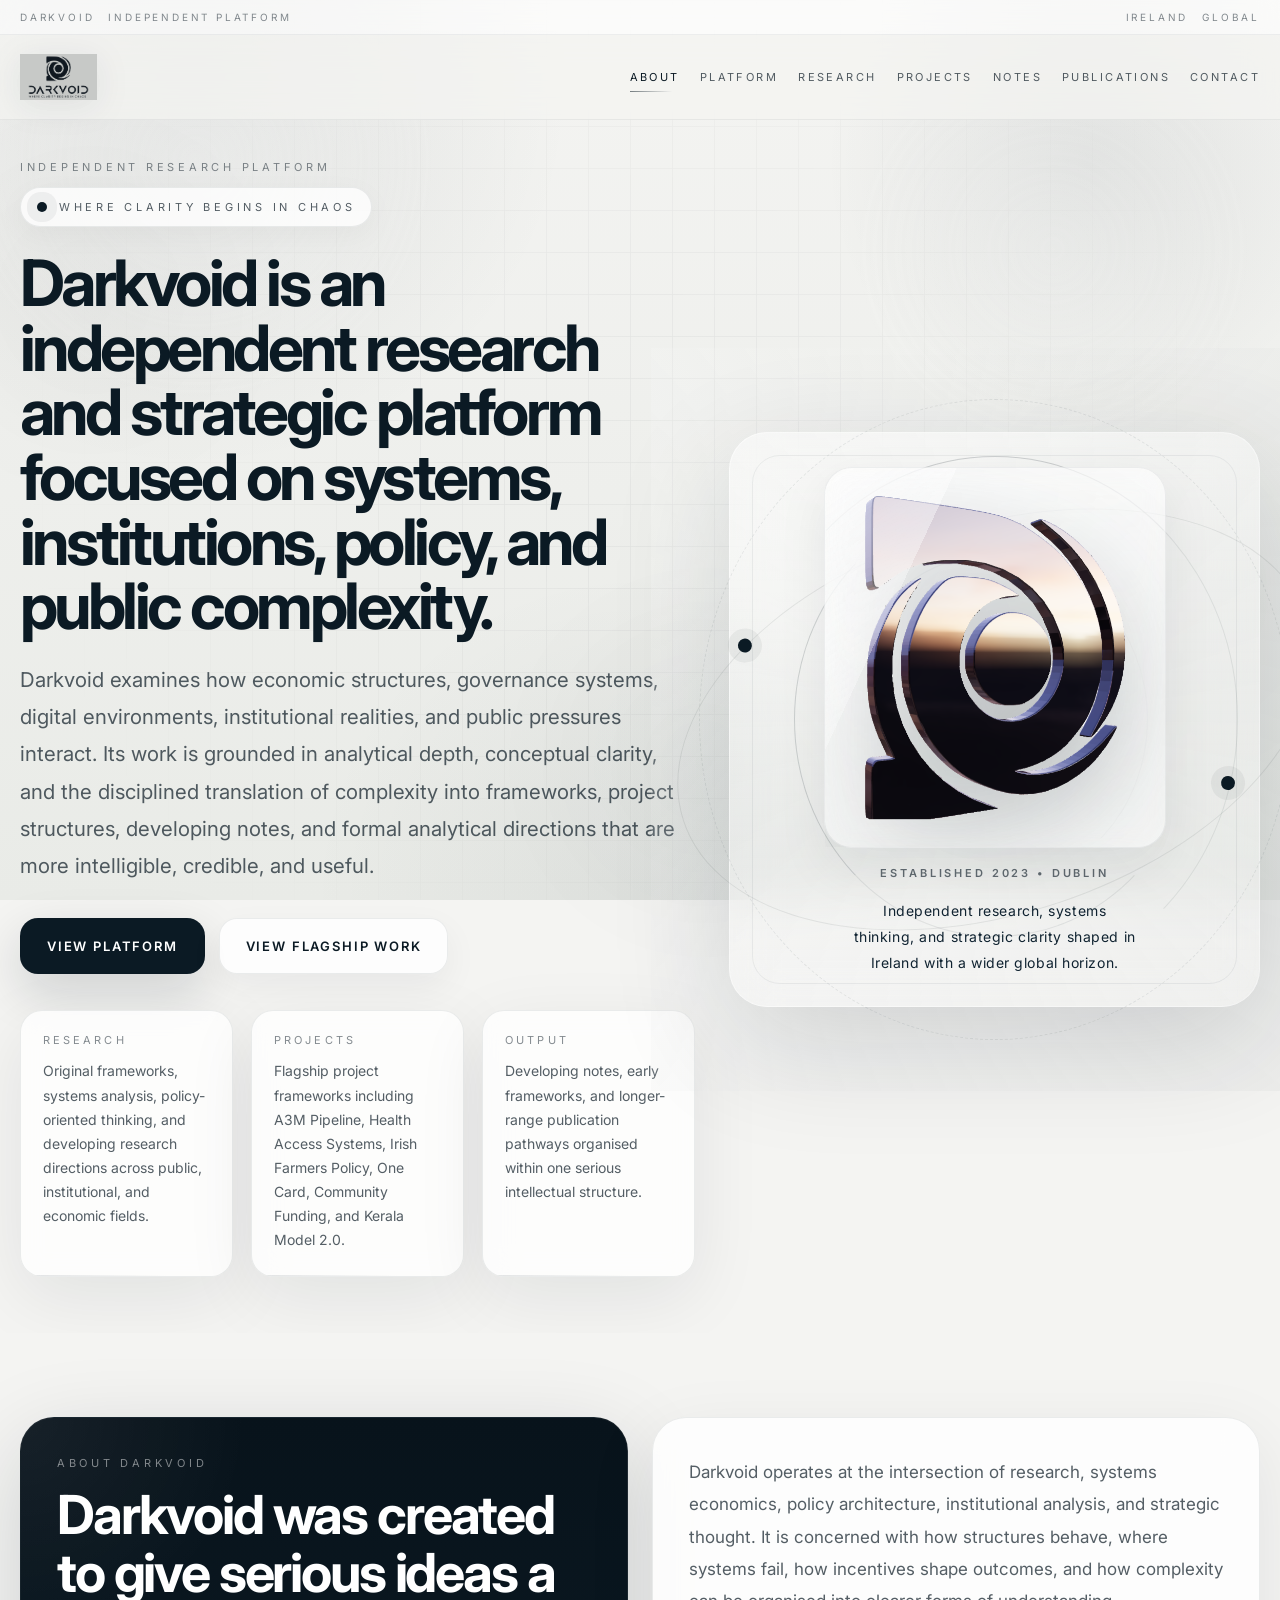
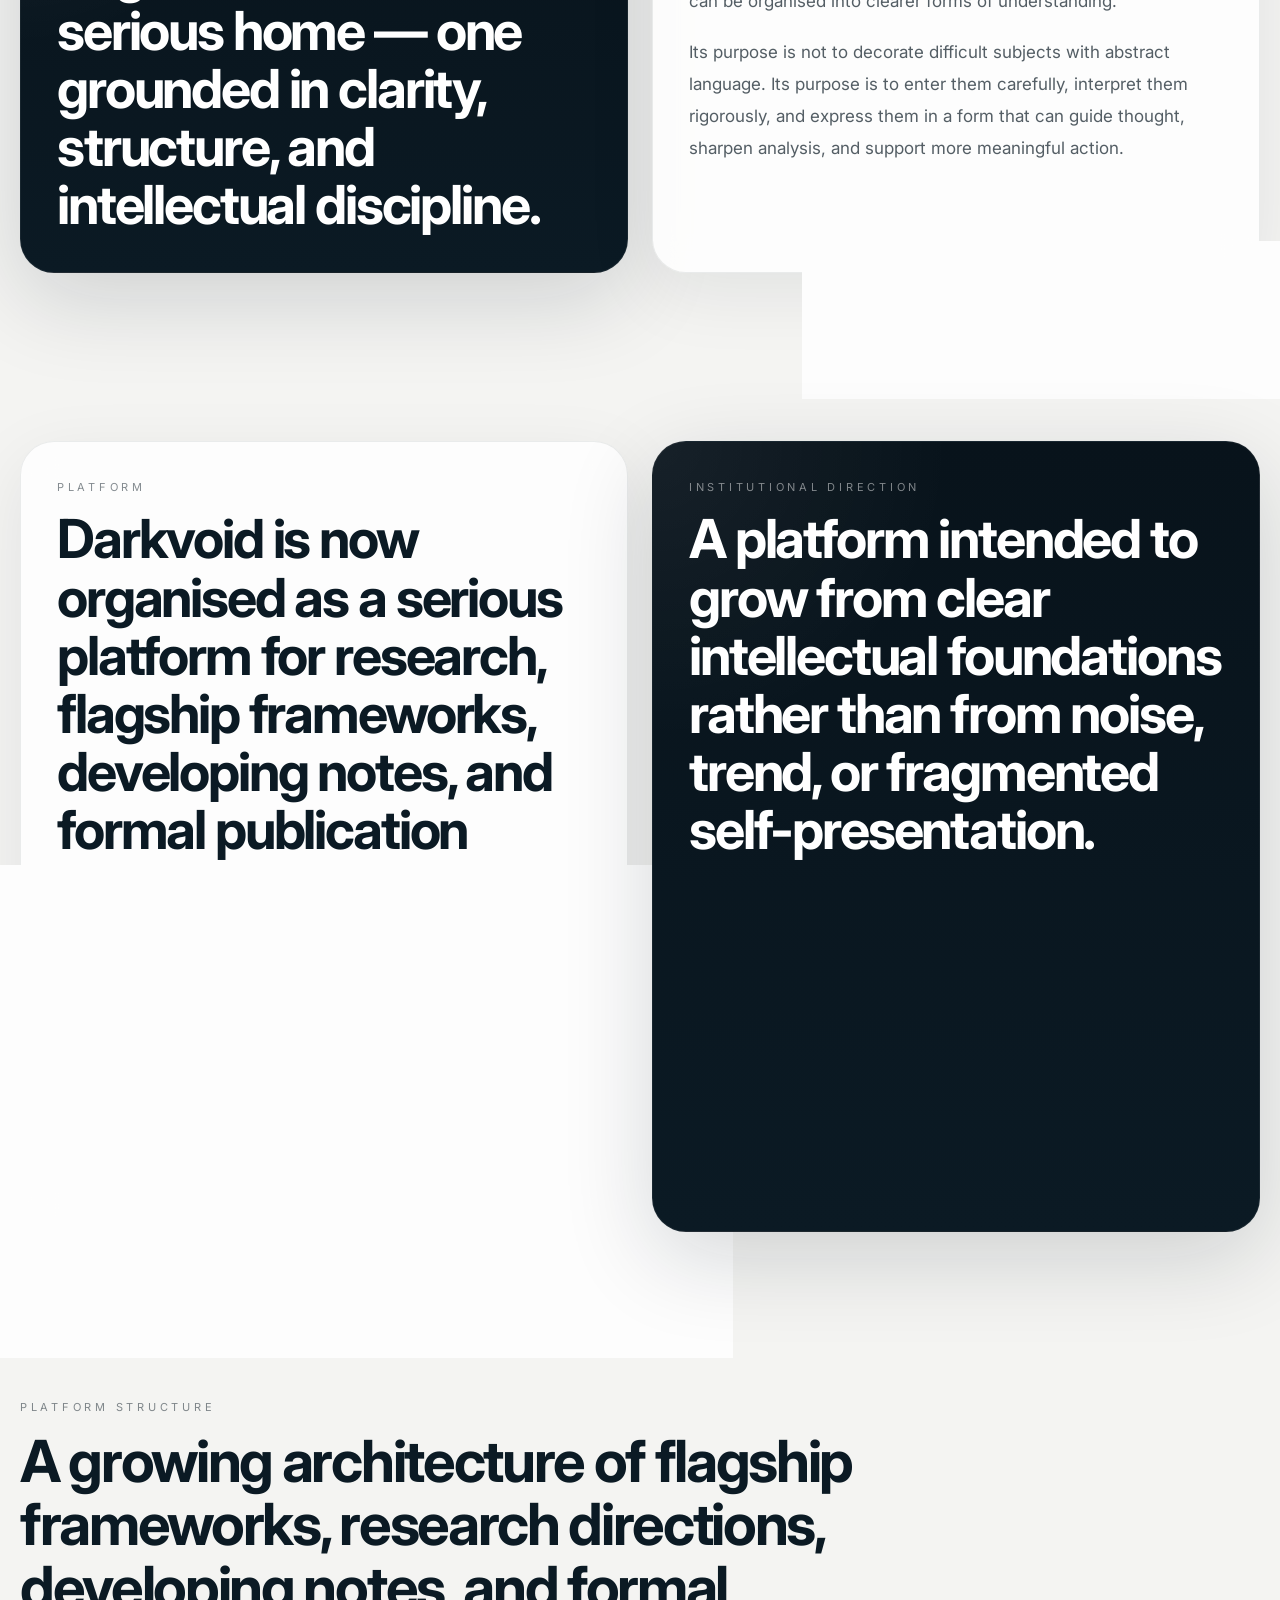
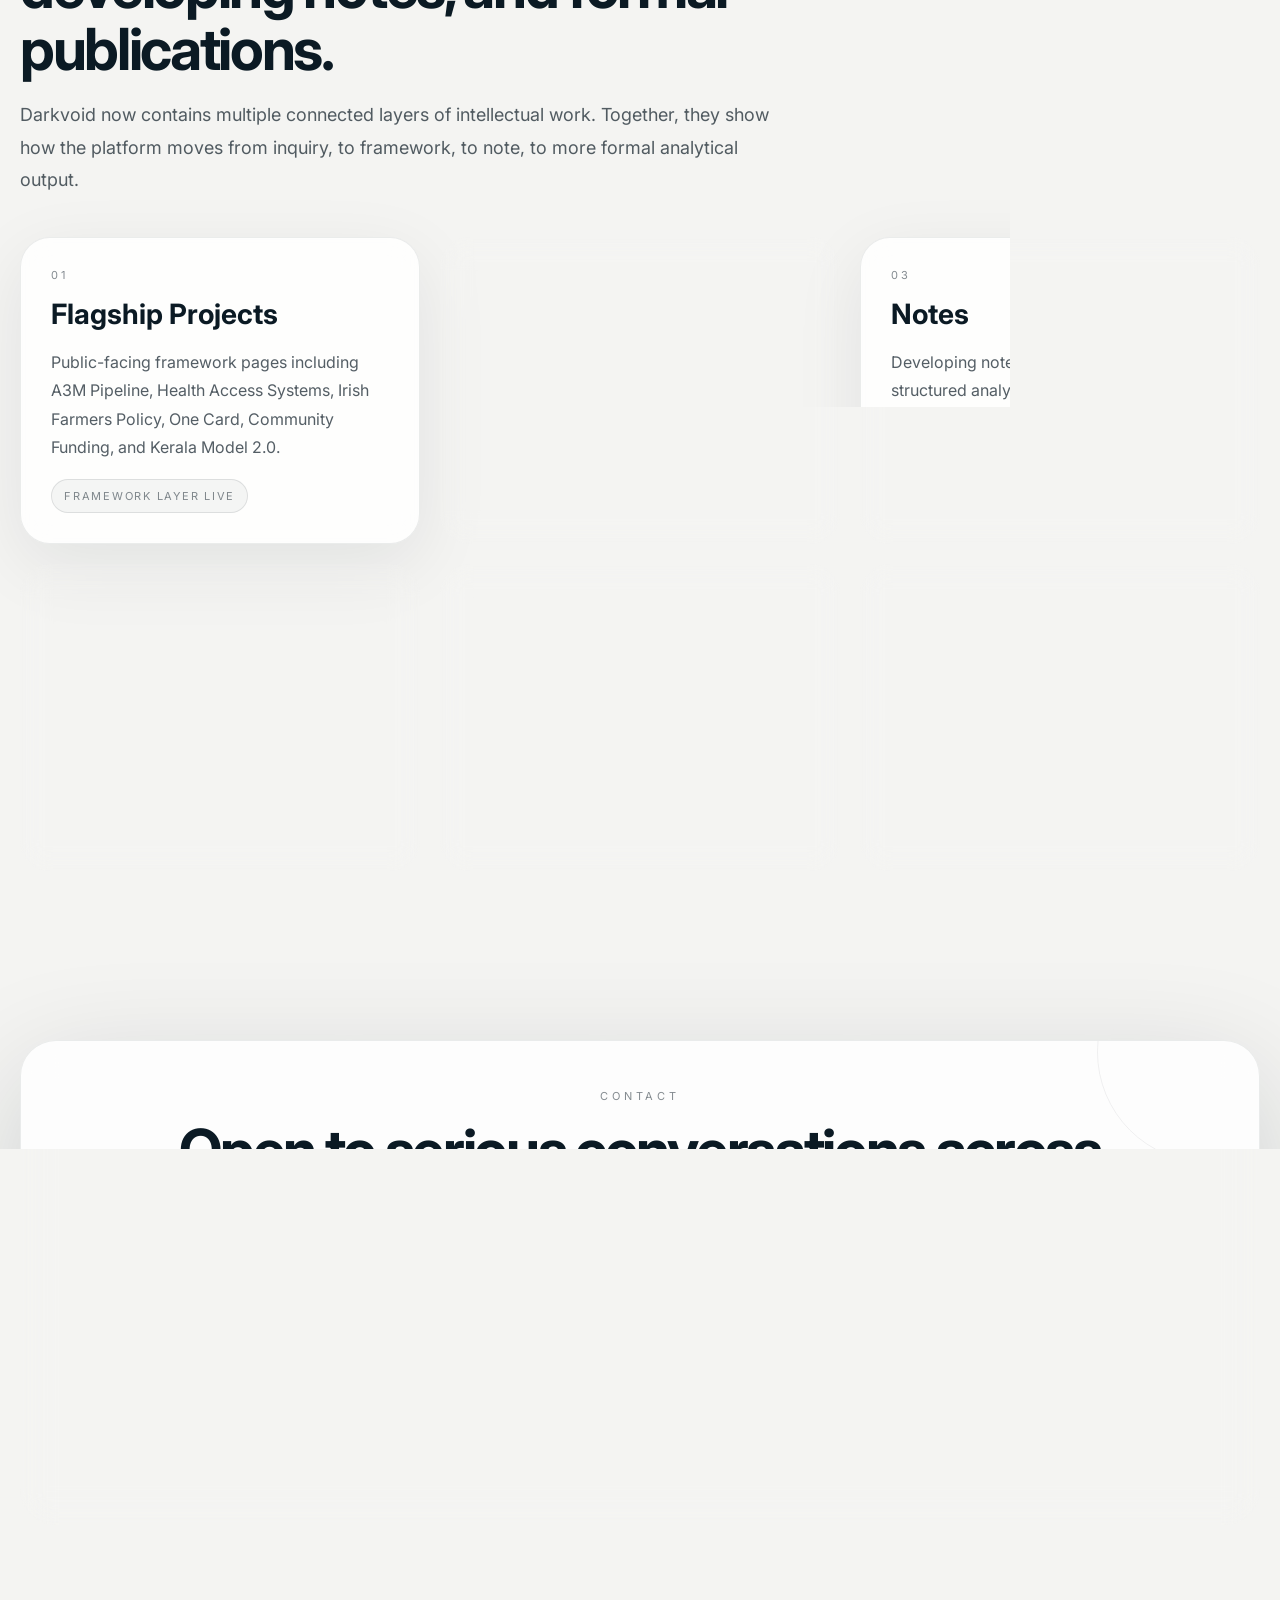
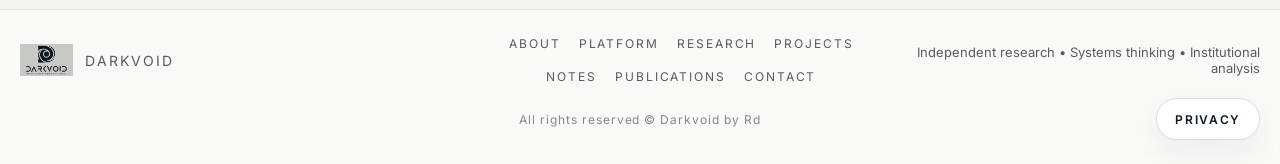
==== commit fb82ef7d: "Update index.html" ====
--- a/index.html
+++ b/index.html
@@ -3,7 +3,6 @@
 <head>
   <meta charset="UTF-8" />
   <meta name="viewport" content="width=device-width, initial-scale=1.0" />
-
   <title>Darkvoid</title>
 
   <meta name="description" content="Darkvoid — independent research, systems thinking, policy-oriented analysis, and structured public frameworks." />
@@ -33,249 +32,6 @@
   <link rel="stylesheet" href="style.css">
 
   <style>
-    .index-shell{
-      position:relative;
-    }
-
-    .index-shell::before{
-      content:"";
-      position:fixed;
-      inset:0;
-      z-index:-1;
-      pointer-events:none;
-      background:
-        radial-gradient(circle at 14% 12%, rgba(255,255,255,.05), transparent 18%),
-        radial-gradient(circle at 84% 22%, rgba(255,255,255,.04), transparent 16%),
-        radial-gradient(circle at 50% 100%, rgba(11,26,36,.05), transparent 24%);
-      opacity:.9;
-    }
-
-    .home-hero-wrap{
-      position:relative;
-    }
-
-    .home-hero-wrap::after{
-      content:"";
-      position:absolute;
-      left:0;
-      right:0;
-      bottom:-1px;
-      height:120px;
-      background:linear-gradient(180deg, rgba(244,244,242,0), rgba(232,235,231,.82));
-      pointer-events:none;
-    }
-
-    .home-soft-band{
-      position:relative;
-      background:
-        linear-gradient(180deg, rgba(234,237,233,.88), rgba(223,228,223,.96)),
-        radial-gradient(circle at 18% 12%, rgba(11,26,36,.03), transparent 20%),
-        radial-gradient(circle at 80% 70%, rgba(11,26,36,.025), transparent 18%);
-      border-top:1px solid rgba(11,26,36,.06);
-      border-bottom:1px solid rgba(11,26,36,.06);
-      overflow:hidden;
-    }
-
-    .home-soft-band::before{
-      content:"";
-      position:absolute;
-      inset:0;
-      background-image:
-        linear-gradient(rgba(11,26,36,.035) 1px, transparent 1px),
-        linear-gradient(90deg, rgba(11,26,36,.035) 1px, transparent 1px);
-      background-size:42px 42px;
-      opacity:.16;
-      pointer-events:none;
-    }
-
-    .home-soft-band > .container{
-      position:relative;
-      z-index:1;
-    }
-
-    .home-about{
-      padding:86px 0 46px;
-    }
-
-    .home-about .panel-light{
-      background:linear-gradient(180deg, rgba(248,249,247,.72), rgba(236,240,236,.60));
-      border:1px solid rgba(11,26,36,.08);
-      box-shadow:0 18px 56px rgba(11,26,36,.08);
-      backdrop-filter:blur(14px);
-    }
-
-    .home-about .panel-dark{
-      background:
-        radial-gradient(circle at top left, rgba(255,255,255,.05), transparent 30%),
-        linear-gradient(180deg, #09131b 0%, #101b24 100%);
-      box-shadow:0 26px 90px rgba(11,26,36,.18);
-    }
-
-    .home-architecture{
-      padding:24px 0 92px;
-    }
-
-    .architecture-frame{
-      position:relative;
-      overflow:hidden;
-      border-radius:38px;
-      padding:34px;
-      background:
-        linear-gradient(180deg, rgba(248,250,247,.70), rgba(231,236,231,.60)),
-        radial-gradient(circle at 18% 12%, rgba(11,26,36,.035), transparent 20%);
-      border:1px solid rgba(11,26,36,.08);
-      box-shadow:0 24px 70px rgba(11,26,36,.10);
-      backdrop-filter:blur(14px);
-    }
-
-    .architecture-frame::before{
-      content:"";
-      position:absolute;
-      inset:0;
-      background:
-        linear-gradient(rgba(11,26,36,.04) 1px, transparent 1px),
-        linear-gradient(90deg, rgba(11,26,36,.04) 1px, transparent 1px);
-      background-size:40px 40px;
-      opacity:.22;
-      pointer-events:none;
-    }
-
-    .architecture-head{
-      position:relative;
-      z-index:1;
-      max-width:860px;
-      margin-bottom:30px;
-    }
-
-    .architecture-head .section-label{
-      color:var(--muted2);
-    }
-
-    .architecture-head h2{
-      margin:16px 0 0;
-      font-size:clamp(36px,4.8vw,60px);
-      line-height:1.06;
-      letter-spacing:-.045em;
-      color:var(--text);
-    }
-
-    .architecture-head p{
-      margin:16px 0 0;
-      max-width:700px;
-      font-size:17px;
-      line-height:1.84;
-      color:var(--muted);
-    }
-
-    .architecture-grid{
-      position:relative;
-      z-index:1;
-      display:grid;
-      grid-template-columns:repeat(3,1fr);
-      gap:20px;
-      align-items:stretch;
-    }
-
-    .architecture-grid::before{
-      content:"";
-      position:absolute;
-      left:12%;
-      right:12%;
-      top:50%;
-      height:2px;
-      background:linear-gradient(90deg, rgba(11,26,36,.08), rgba(11,26,36,.24), rgba(11,26,36,.08));
-      transform:translateY(-50%);
-      border-radius:999px;
-      z-index:0;
-    }
-
-    .architecture-grid::after{
-      content:"";
-      position:absolute;
-      left:-10%;
-      top:50%;
-      width:24%;
-      height:8px;
-      transform:translateY(-50%);
-      border-radius:999px;
-      background:linear-gradient(90deg, transparent, rgba(11,26,36,.20), transparent);
-      animation:homeSignal 6s linear infinite;
-      z-index:0;
-    }
-
-    .architecture-card{
-      position:relative;
-      z-index:1;
-      border-radius:28px;
-      padding:26px;
-      background:rgba(255,255,255,.86);
-      border:1px solid rgba(11,26,36,.09);
-      box-shadow:0 16px 44px rgba(11,26,36,.10);
-      min-height:270px;
-      display:flex;
-      flex-direction:column;
-      justify-content:flex-start;
-      transition:transform .22s ease, box-shadow .22s ease;
-    }
-
-    .architecture-card:hover{
-      transform:translateY(-4px);
-      box-shadow:0 22px 54px rgba(11,26,36,.13);
-    }
-
-    .architecture-card small{
-      display:block;
-      font-size:10px;
-      letter-spacing:.24em;
-      text-transform:uppercase;
-      color:var(--muted2);
-    }
-
-    .architecture-card h3{
-      margin:14px 0 0;
-      font-size:28px;
-      line-height:1.12;
-      color:var(--text);
-    }
-
-    .architecture-card p{
-      margin:14px 0 0;
-      font-size:15px;
-      line-height:1.82;
-      color:var(--muted);
-    }
-
-    .architecture-link{
-      display:inline-flex;
-      align-items:center;
-      margin-top:auto;
-      padding-top:18px;
-      font-size:12px;
-      font-weight:600;
-      letter-spacing:.16em;
-      text-transform:uppercase;
-      color:var(--text);
-      border-bottom:1px solid transparent;
-      width:max-content;
-      transition:.2s ease;
-    }
-
-    .architecture-link:hover{
-      border-bottom-color:rgba(11,26,36,.30);
-    }
-
-    .home-contact{
-      padding:86px 0 96px;
-    }
-
-    .home-contact .contact-panel{
-      background:
-        linear-gradient(180deg, rgba(244,247,243,.80), rgba(230,236,231,.70)),
-        radial-gradient(circle at 18% 12%, rgba(11,26,36,.035), transparent 20%);
-      border:1px solid rgba(11,26,36,.08);
-      box-shadow:0 24px 70px rgba(11,26,36,.10);
-    }
-
     .footer-bottom-elite{
       padding:0 0 24px;
       display:grid;
@@ -323,22 +79,6 @@
       box-shadow:0 16px 36px rgba(11,26,36,.10);
     }
 
-    @keyframes homeSignal{
-      0%{transform:translate(-120%,-50%)}
-      100%{transform:translate(620%,-50%)}
-    }
-
-    @media (max-width:1080px){
-      .architecture-grid{
-        grid-template-columns:1fr;
-      }
-
-      .architecture-grid::before,
-      .architecture-grid::after{
-        display:none;
-      }
-    }
-
     @media (max-width:900px){
       .footer-bottom-elite{
         grid-template-columns:1fr;
@@ -353,241 +93,291 @@
   </style>
 </head>
 <body>
-  <div class="index-shell">
-    <div class="bg"></div>
-    <div class="grid"></div>
-    <div class="ambient"></div>
-    <div class="page-fade"></div>
-
-    <div class="signal-bar">
-      <div class="container signal-inner">
-        <div class="signal-left">
-          <span>Darkvoid</span>
-          <span>Independent Platform</span>
-        </div>
-
-        <div class="signal-right">
-          <span>Ireland</span>
-          <span>Global</span>
-        </div>
+
+  <div class="bg"></div>
+  <div class="grid"></div>
+  <div class="ambient"></div>
+
+  <div class="signal-bar">
+    <div class="container signal-inner">
+      <div class="signal-left">
+        <span>Darkvoid</span>
+        <span>Independent Platform</span>
+      </div>
+
+      <div class="signal-right">
+        <span>Ireland</span>
+        <span>Global</span>
       </div>
     </div>
-
-    <header class="nav">
-      <div class="container nav-inner">
-        <a href="index.html" class="brand">
-          <img src="logo.png" alt="Darkvoid logo">
-        </a>
-
-        <nav class="nav-links">
-          <a href="#about" class="active">About</a>
-          <a href="platform.html">Platform</a>
-          <a href="research.html">Research</a>
-          <a href="projects.html">Projects</a>
-          <a href="notes.html">Notes</a>
-          <a href="publications.html">Publications</a>
-          <a href="contact.html#contact-form">Contact</a>
-        </nav>
-      </div>
-    </header>
-
-    <main>
-
-      <section class="hero home-hero-wrap" id="home">
-        <div class="container hero-grid">
-
-          <div class="hero-content reveal">
-            <p class="hero-kicker">Independent Research Platform</p>
-
-            <div class="eyebrow">
-              <span class="dot"></span>
-              <span>Where Clarity Begins in Chaos</span>
+  </div>
+
+  <header class="nav">
+    <div class="container nav-inner">
+      <a href="index.html" class="brand">
+        <img src="logo.png" alt="Darkvoid logo">
+      </a>
+
+      <nav class="nav-links">
+        <a href="#about" class="active">About</a>
+        <a href="platform.html">Platform</a>
+        <a href="research.html">Research</a>
+        <a href="projects.html">Projects</a>
+        <a href="notes.html">Notes</a>
+        <a href="publications.html">Publications</a>
+        <a href="contact.html#contact-form">Contact</a>
+      </nav>
+    </div>
+  </header>
+
+  <main>
+
+    <section class="hero" id="home">
+      <div class="container hero-grid">
+
+        <div class="hero-content reveal">
+          <p class="hero-kicker">Independent Research Platform</p>
+
+          <div class="eyebrow">
+            <span class="dot"></span>
+            <span>Where Clarity Begins in Chaos</span>
+          </div>
+
+          <h1>
+            Darkvoid is an independent research and strategic platform focused on systems, institutions, policy, and public complexity.
+          </h1>
+
+          <p class="hero-text">
+            Darkvoid examines how economic structures, governance systems, digital environments, institutional realities, and public pressures interact. Its work is grounded in analytical depth, conceptual clarity, and the disciplined translation of complexity into frameworks, project structures, developing notes, and formal analytical directions that are more intelligible, credible, and useful.
+          </p>
+
+          <div class="hero-actions">
+            <a href="platform.html" class="btn btn-dark">View Platform</a>
+            <a href="projects.html" class="btn btn-light">View Flagship Work</a>
+          </div>
+
+          <div class="hero-stats">
+            <div class="stat">
+              <span class="label">Research</span>
+              <span class="value">
+                Original frameworks, systems analysis, policy-oriented thinking, and developing research directions across public, institutional, and economic fields.
+              </span>
             </div>
 
-            <h1>
-              Darkvoid is an independent research and strategic platform focused on systems, institutions, policy, and public complexity.
-            </h1>
-
-            <p class="hero-text">
-              Darkvoid brings together research, frameworks, notes, and formal analytical direction within one serious intellectual structure.
-            </p>
-
-            <div class="hero-actions">
-              <a href="platform.html" class="btn btn-dark">View Platform</a>
-              <a href="projects.html" class="btn btn-light">View Flagship Work</a>
+            <div class="stat">
+              <span class="label">Projects</span>
+              <span class="value">
+                Flagship project frameworks including A3M Pipeline, Health Access Systems, Irish Farmers Policy, One Card, Community Funding, and Kerala Model 2.0.
+              </span>
             </div>
 
-            <div class="hero-stats">
-              <div class="stat">
-                <span class="label">Research</span>
-                <span class="value">
-                  Systems analysis, policy thinking, institutional interpretation, and structural inquiry.
-                </span>
+            <div class="stat">
+              <span class="label">Output</span>
+              <span class="value">
+                Developing notes, early frameworks, and longer-range publication pathways organised within one serious intellectual structure.
+              </span>
+            </div>
+          </div>
+        </div>
+
+        <div class="hero-visual reveal">
+          <div class="visual visual-home">
+            <div class="halo"></div>
+            <div class="ring ring1"></div>
+            <div class="ring ring2"></div>
+            <div class="ring ring3"></div>
+            <div class="ring-soft"></div>
+            <div class="orbit-line"></div>
+
+            <div class="logo-panel logo-panel-home">
+              <div class="logo-wrap logo-wrap-home">
+                <img src="3d-icon.png" class="hero-logo hero-logo-home hero-logo-3d-cinematic" alt="Darkvoid symbol">
               </div>
 
-              <div class="stat">
-                <span class="label">Frameworks</span>
-                <span class="value">
-                  Public-facing project architectures including A3M Pipeline, One Card, and Kerala Model 2.0.
-                </span>
-              </div>
-
-              <div class="stat">
-                <span class="label">Direction</span>
-                <span class="value">
-                  A platform built for clarity, coherence, and long-range intellectual development.
-                </span>
-              </div>
-            </div>
-          </div>
-
-          <div class="hero-visual reveal">
-            <div class="visual visual-home">
-              <div class="halo"></div>
-              <div class="ring ring1"></div>
-              <div class="ring ring2"></div>
-              <div class="ring ring3"></div>
-              <div class="ring-soft"></div>
-              <div class="orbit-line"></div>
-
-              <div class="logo-panel logo-panel-home">
-                <div class="logo-wrap logo-wrap-home">
-                  <img src="3d-icon.png" class="hero-logo hero-logo-home hero-logo-3d-cinematic" alt="Darkvoid symbol">
-                </div>
-
-                <p class="panel-meta">
-                  Established 2023 • Dublin
-                </p>
-
-                <p class="panel-text">
-                  Independent research, systems thinking, and strategic clarity shaped in Ireland with a wider global horizon.
-                </p>
-              </div>
-            </div>
-          </div>
-
-        </div>
-      </section>
-
-      <section class="home-soft-band">
-        <section class="home-about section" id="about">
-          <div class="container two-col">
-            <div class="panel panel-dark reveal">
-              <div class="section-label">About Darkvoid</div>
-              <h2>
-                Darkvoid was created to give serious ideas a serious home.
-              </h2>
-            </div>
-
-            <div class="panel panel-light reveal">
-              <p>
-                Darkvoid operates at the intersection of research, systems economics, policy architecture, institutional analysis, and strategic thought. Its role is to organise complexity into clearer structures of understanding.
+              <p class="panel-meta">
+                Established 2023 • Dublin
+              </p>
+
+              <p class="panel-text">
+                Independent research, systems thinking, and strategic clarity shaped in Ireland with a wider global horizon.
               </p>
             </div>
           </div>
-        </section>
-
-        <section class="home-architecture">
-          <div class="container">
-            <div class="architecture-frame reveal">
-              <div class="architecture-head">
-                <div class="section-label">Platform Architecture</div>
-                <h2>
-                  One platform. Three core layers.
-                </h2>
-                <p>
-                  Darkvoid is designed to move from inquiry to structure, not from noise to noise.
-                </p>
-              </div>
-
-              <div class="architecture-grid">
-                <article class="architecture-card">
-                  <small>Layer 01</small>
-                  <h3>Research</h3>
-                  <p>
-                    Systems, institutions, governance, incentives, and public complexity interpreted through analytical depth.
-                  </p>
-                  <a href="research.html" class="architecture-link">Open research</a>
-                </article>
-
-                <article class="architecture-card">
-                  <small>Layer 02</small>
-                  <h3>Frameworks</h3>
-                  <p>
-                    Structured conceptual models that give difficult ideas a stronger public and institutional form.
-                  </p>
-                  <a href="projects.html" class="architecture-link">Open projects</a>
-                </article>
-
-                <article class="architecture-card">
-                  <small>Layer 03</small>
-                  <h3>Publications</h3>
-                  <p>
-                    Longer-form analytical writing emerging from the platform as ideas mature into more formal output.
-                  </p>
-                  <a href="publications.html" class="architecture-link">Open publications</a>
-                </article>
-              </div>
-            </div>
-          </div>
-        </section>
-
-        <section class="home-contact">
-          <div class="container">
-            <div class="contact-panel reveal">
-              <div class="section-label">Contact</div>
-
-              <h2>
-                Open to serious conversations across research, frameworks, and institutional collaboration.
-              </h2>
-
-              <p>
-                Darkvoid welcomes enquiry from researchers, institutions, organisations, and serious readers interested in intellectually disciplined work.
-              </p>
-
-              <div class="contact-actions">
-                <a href="contact.html#contact-form" class="btn btn-dark">Open Contact Form</a>
-                <div class="pill">Ireland • Global</div>
-              </div>
-            </div>
-          </div>
-        </section>
-      </section>
-
-    </main>
-
-    <footer class="footer">
-      <div class="container footer-inner footer-grid">
-        <div class="footer-brand">
-          <img src="logo.png" alt="Darkvoid mark">
-          <span>DARKVOID</span>
-        </div>
-
-        <nav class="footer-links">
-          <a href="index.html#about">About</a>
-          <a href="platform.html">Platform</a>
-          <a href="research.html">Research</a>
-          <a href="projects.html">Projects</a>
-          <a href="notes.html">Notes</a>
-          <a href="publications.html">Publications</a>
-          <a href="contact.html#contact-form">Contact</a>
-        </nav>
-
-        <div class="footer-meta">
-          Independent research • Systems thinking • Institutional analysis
-        </div>
-      </div>
-
-      <div class="container footer-bottom-elite">
-        <div class="footer-bottom-left"></div>
-        <div class="footer-bottom-center">All rights reserved © Darkvoid by Rd</div>
-        <div class="footer-bottom-right">
-          <a href="privacy.html" class="privacy-link">Privacy</a>
-        </div>
-      </div>
-    </footer>
-
-    <script src="script.js"></script>
-  </div>
+        </div>
+
+      </div>
+    </section>
+
+    <section class="section" id="about">
+      <div class="container two-col">
+        <div class="panel panel-dark reveal">
+          <div class="section-label">About Darkvoid</div>
+          <h2>
+            Darkvoid was created to give serious ideas a serious home — one grounded in clarity, structure, and intellectual discipline.
+          </h2>
+        </div>
+
+        <div class="panel panel-light reveal">
+          <p>
+            Darkvoid operates at the intersection of research, systems economics, policy architecture, institutional analysis, and strategic thought. It is concerned with how structures behave, where systems fail, how incentives shape outcomes, and how complexity can be organised into clearer forms of understanding.
+          </p>
+
+          <p>
+            Its purpose is not to decorate difficult subjects with abstract language. Its purpose is to enter them carefully, interpret them rigorously, and express them in a form that can guide thought, sharpen analysis, and support more meaningful action.
+          </p>
+        </div>
+      </div>
+    </section>
+
+    <section class="section" id="home-platform">
+      <div class="container two-col">
+        <div class="panel panel-light reveal">
+          <div class="section-label">Platform</div>
+          <h2>
+            Darkvoid is now organised as a serious platform for research, flagship frameworks, developing notes, and formal publication pathways.
+          </h2>
+          <p>
+            It is not built as a generic portfolio, commentary site, or personal archive. Its structure is designed to support clearer thought, stronger analytical presentation, and a more coherent institutional identity across research, project frameworks, notes, and future public-facing work.
+          </p>
+          <p>
+            The platform layer allows Darkvoid’s different directions to remain connected under one disciplined architecture rather than appearing as isolated ideas.
+          </p>
+        </div>
+
+        <div class="panel panel-dark reveal">
+          <div class="section-label">Institutional Direction</div>
+          <h2>
+            A platform intended to grow from clear intellectual foundations rather than from noise, trend, or fragmented self-presentation.
+          </h2>
+        </div>
+      </div>
+    </section>
+
+    <section class="section" id="featured-structure">
+      <div class="container">
+        <div class="section-head reveal">
+          <div class="section-label">Platform Structure</div>
+          <h2>
+            A growing architecture of flagship frameworks, research directions, developing notes, and formal publications.
+          </h2>
+
+          <p>
+            Darkvoid now contains multiple connected layers of intellectual work. Together, they show how the platform moves from inquiry, to framework, to note, to more formal analytical output.
+          </p>
+        </div>
+
+        <div class="cards">
+          <div class="card reveal">
+            <div class="card-number">01</div>
+            <h3><a href="projects.html" class="card-link">Flagship Projects</a></h3>
+            <p>
+              Public-facing framework pages including A3M Pipeline, Health Access Systems, Irish Farmers Policy, One Card, Community Funding, and Kerala Model 2.0.
+            </p>
+            <div class="item-status">Framework Layer Live</div>
+          </div>
+
+          <div class="card reveal">
+            <div class="card-number">02</div>
+            <h3><a href="research.html" class="card-link">Research</a></h3>
+            <p>
+              The wider intellectual fields of Darkvoid, including systems analysis, policy thinking, institutional interpretation, and structural inquiry.
+            </p>
+            <div class="item-status">Active</div>
+          </div>
+
+          <div class="card reveal">
+            <div class="card-number">03</div>
+            <h3><a href="notes.html" class="card-link">Notes</a></h3>
+            <p>
+              Developing notes, early frameworks, and structured analytical pieces that sit between broad research and more formal publication.
+            </p>
+            <div class="item-status">Developing</div>
+          </div>
+
+          <div class="card reveal">
+            <div class="card-number">04</div>
+            <h3><a href="publications.html" class="card-link">Publications</a></h3>
+            <p>
+              A formal output layer for longer research essays, policy papers, and structured analytical work as the platform matures further.
+            </p>
+            <div class="item-status">Growing</div>
+          </div>
+
+          <div class="card reveal">
+            <div class="card-number">05</div>
+            <h3><a href="platform.html" class="card-link">Institutional Identity</a></h3>
+            <p>
+              The organising logic that gives Darkvoid continuity, seriousness, and long-range coherence across its wider intellectual direction.
+            </p>
+            <div class="item-status">Active</div>
+          </div>
+
+          <div class="card reveal">
+            <div class="card-number">06</div>
+            <h3><a href="contact.html#contact-form" class="card-link">Enquiries</a></h3>
+            <p>
+              A direct route for serious conversations across research, projects, publication, collaboration, and wider institutional dialogue.
+            </p>
+            <div class="item-status">Open</div>
+          </div>
+        </div>
+      </div>
+    </section>
+
+    <section class="section" id="contact">
+      <div class="container">
+        <div class="contact-panel reveal">
+          <div class="section-label">Contact</div>
+
+          <h2>
+            Open to serious conversations across research, projects, advisory, notes, publications, and institutional collaboration.
+          </h2>
+
+          <p>
+            Darkvoid welcomes enquiries from researchers, institutions, founders, organisations, and communities interested in work that is intellectually serious, analytically grounded, and publicly meaningful.
+          </p>
+
+          <div class="contact-actions">
+            <a href="contact.html#contact-form" class="btn btn-dark">Open Contact Form</a>
+            <div class="pill">Ireland • Global</div>
+          </div>
+        </div>
+      </div>
+    </section>
+
+  </main>
+
+  <footer class="footer">
+    <div class="container footer-inner footer-grid">
+      <div class="footer-brand">
+        <img src="logo.png" alt="Darkvoid mark">
+        <span>DARKVOID</span>
+      </div>
+
+      <nav class="footer-links">
+        <a href="index.html#about">About</a>
+        <a href="platform.html">Platform</a>
+        <a href="research.html">Research</a>
+        <a href="projects.html">Projects</a>
+        <a href="notes.html">Notes</a>
+        <a href="publications.html">Publications</a>
+        <a href="contact.html#contact-form">Contact</a>
+      </nav>
+
+      <div class="footer-meta">
+        Independent research • Systems thinking • Institutional analysis
+      </div>
+    </div>
+
+    <div class="container footer-bottom-elite">
+      <div class="footer-bottom-left"></div>
+      <div class="footer-bottom-center">All rights reserved © Darkvoid by Rd</div>
+      <div class="footer-bottom-right">
+        <a href="privacy.html" class="privacy-link">Privacy</a>
+      </div>
+    </div>
+  </footer>
+
+  <script src="script.js"></script>
 </body>
 </html>
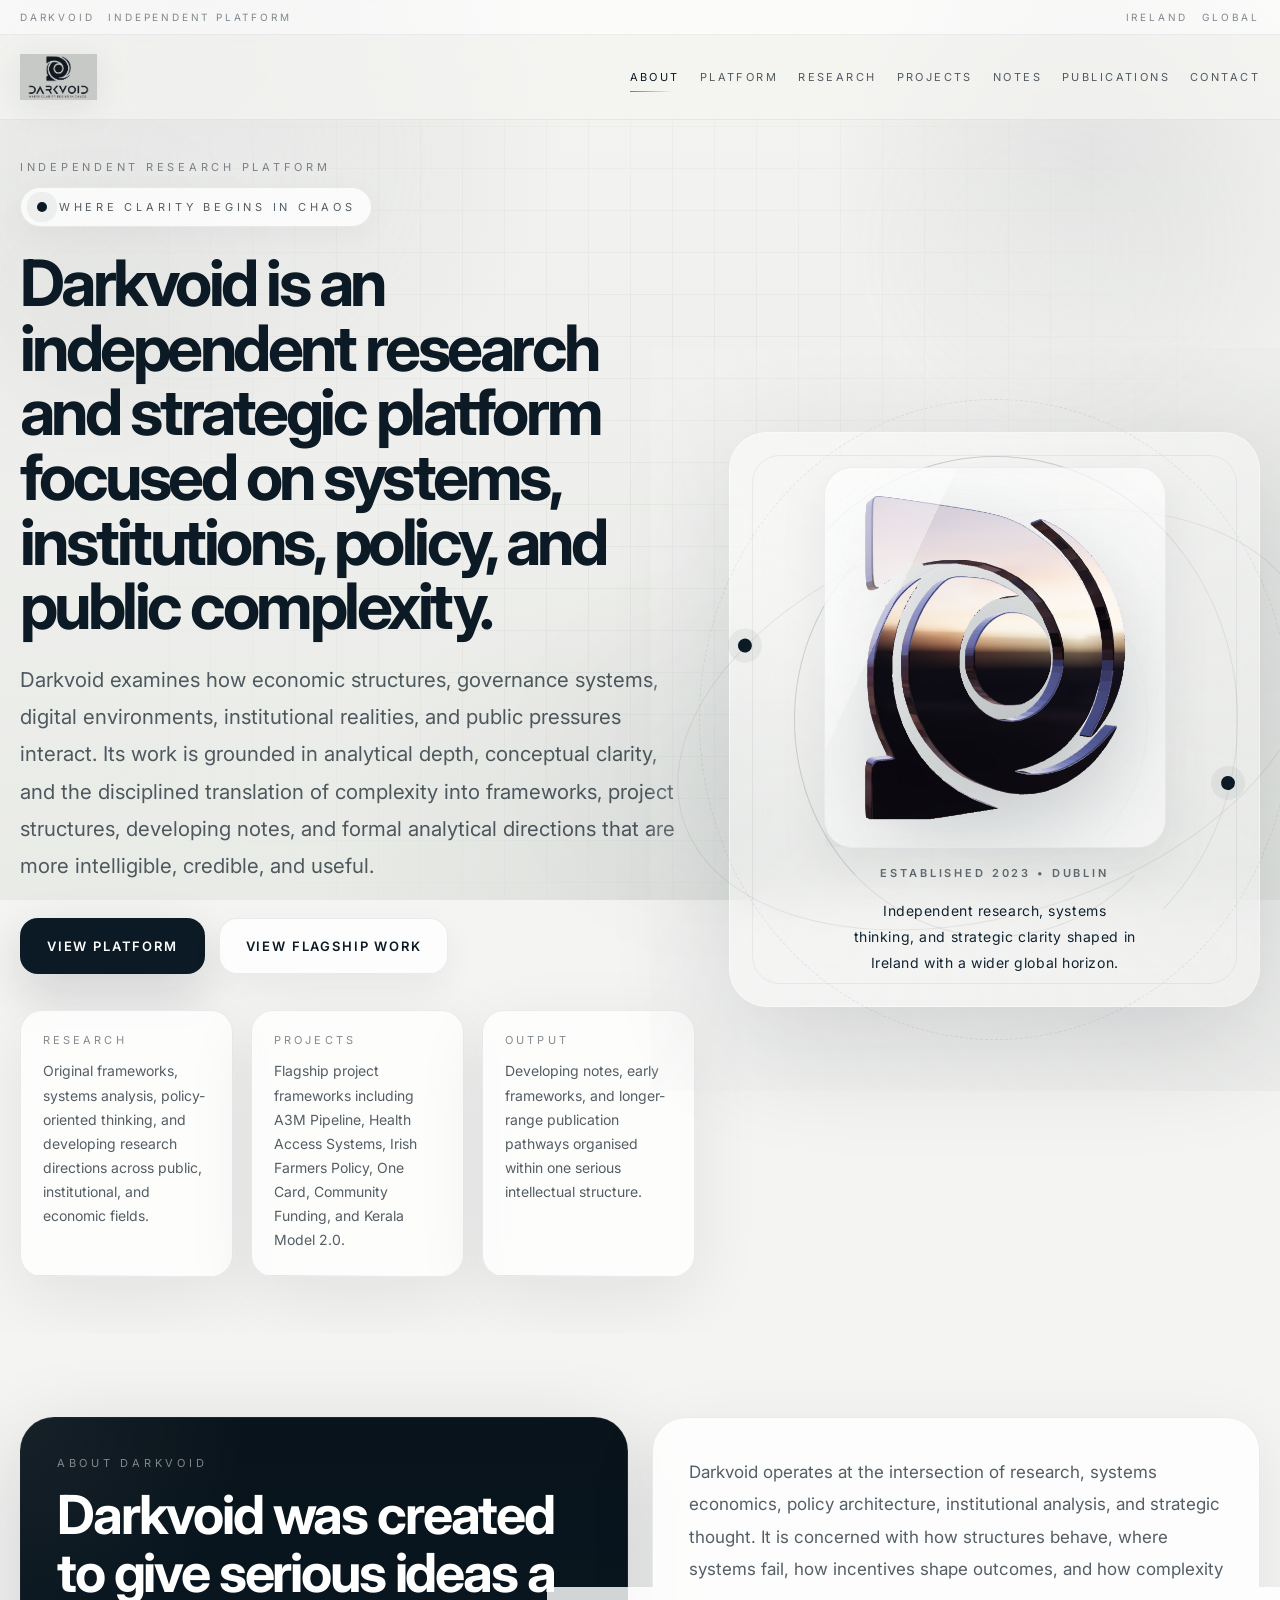
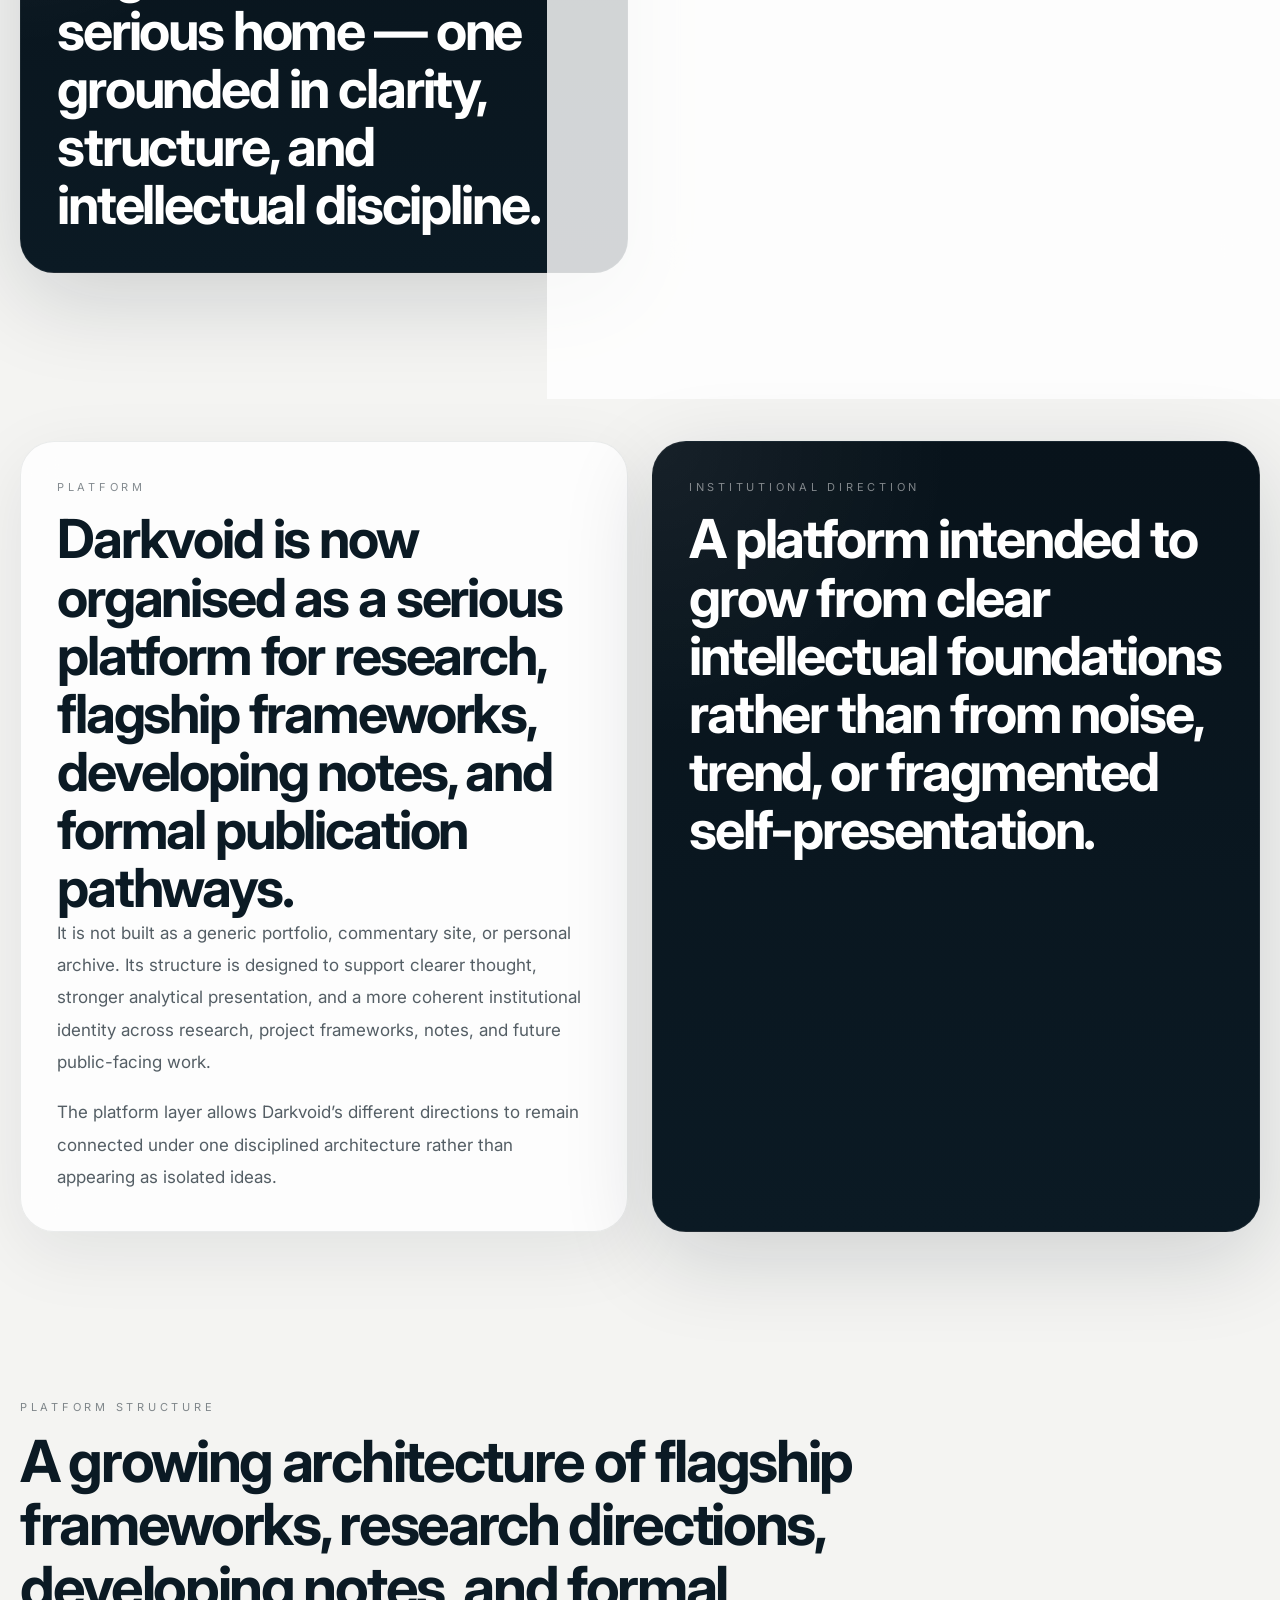
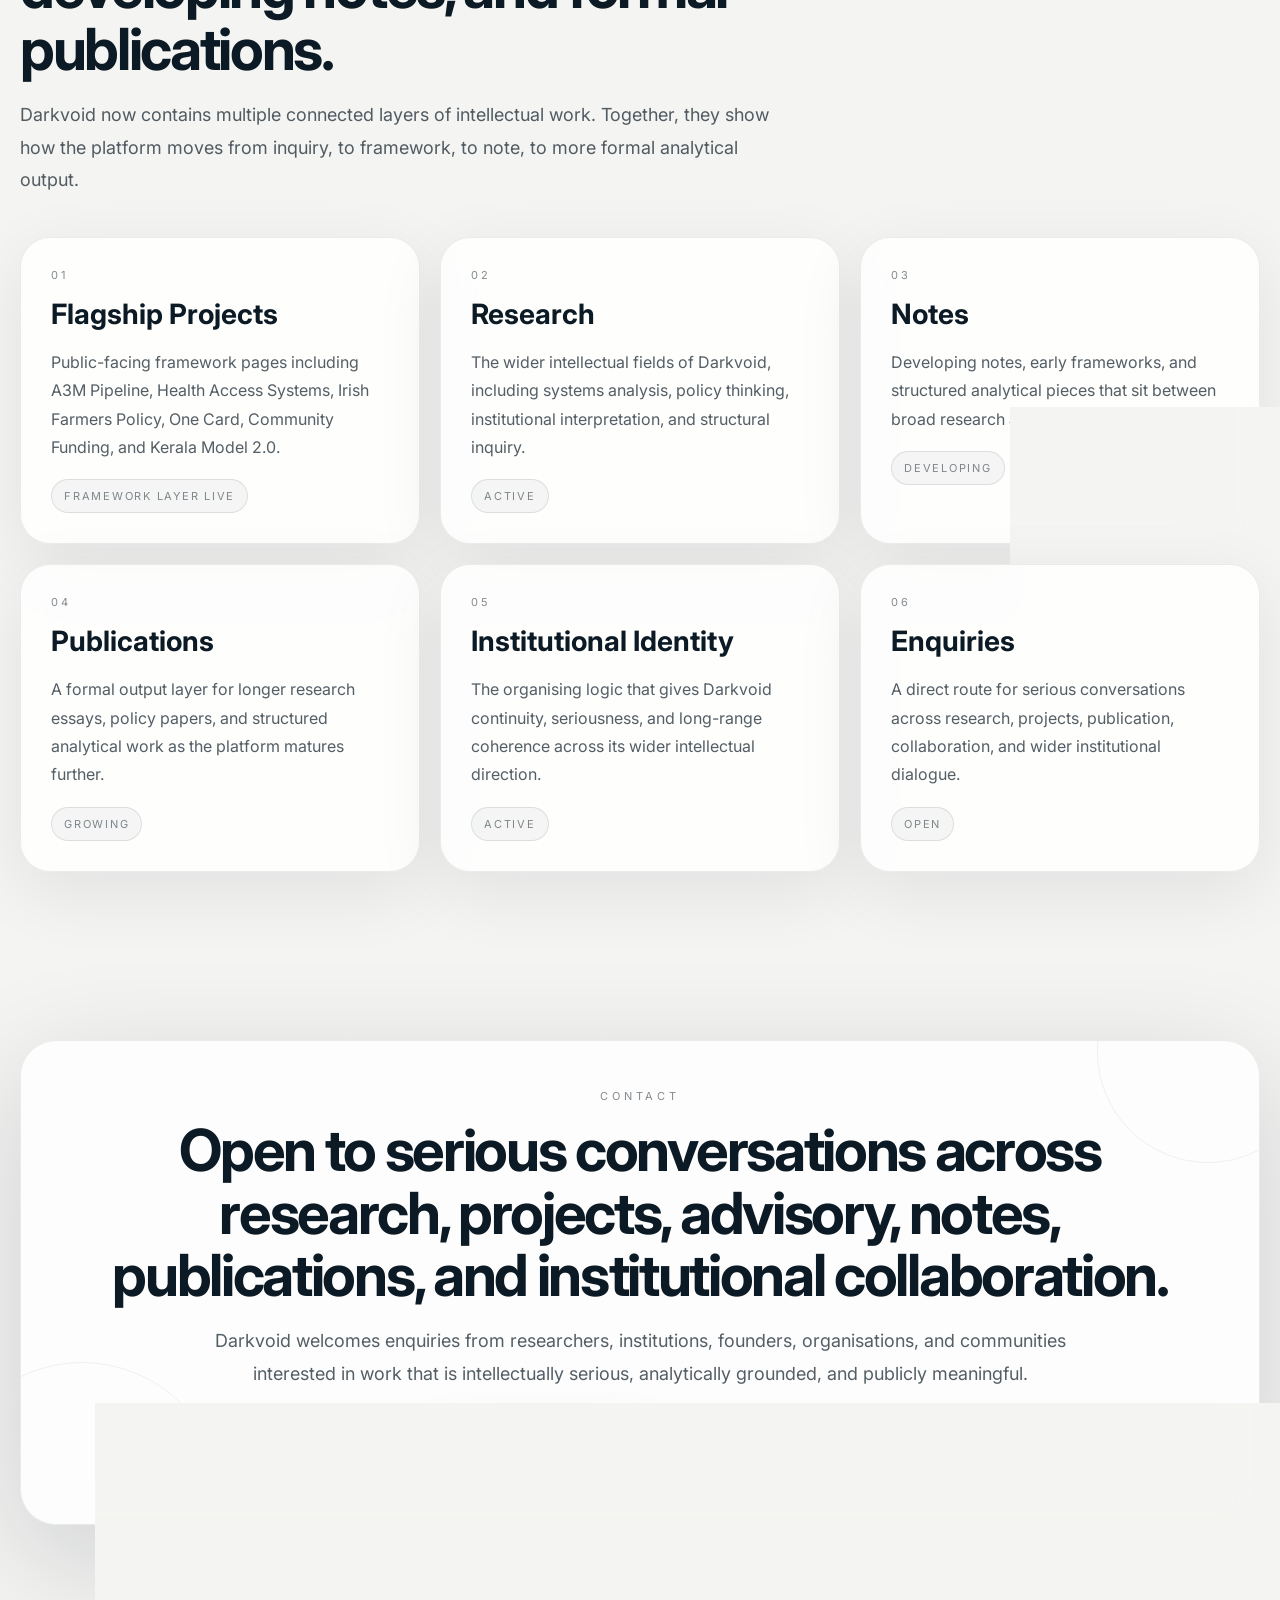
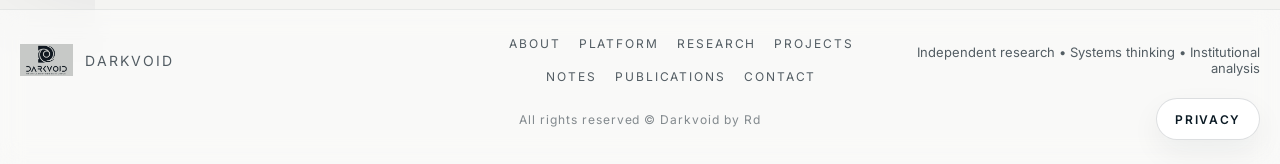
==== commit 209372de: "Update index.html" ====
--- a/index.html
+++ b/index.html
@@ -5,6 +5,8 @@
   <meta name="viewport" content="width=device-width, initial-scale=1.0" />
   <title>Darkvoid</title>
 
+<link rel="canonical" href="https://darkvoid.ie/" />
+  
   <meta name="description" content="Darkvoid — independent research, systems thinking, policy-oriented analysis, and structured public frameworks." />
 
   <meta property="og:title" content="Darkvoid" />
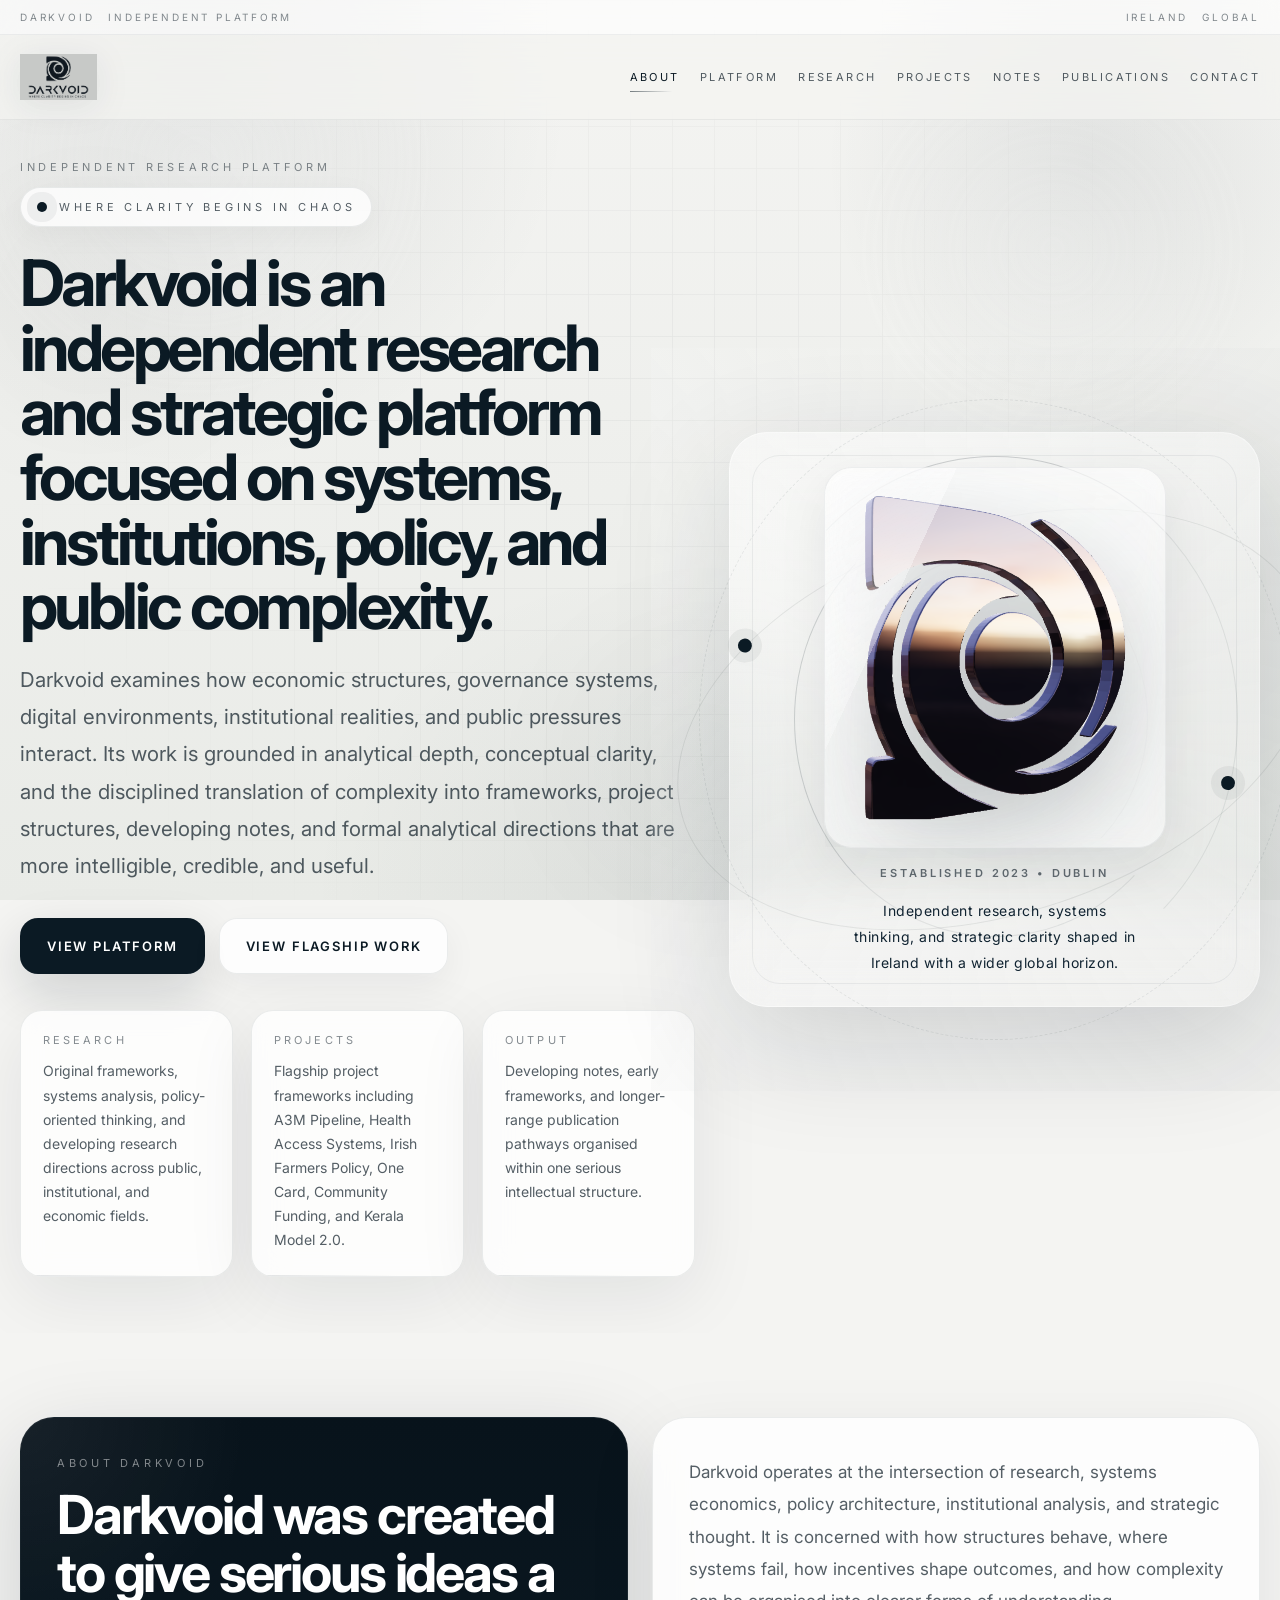
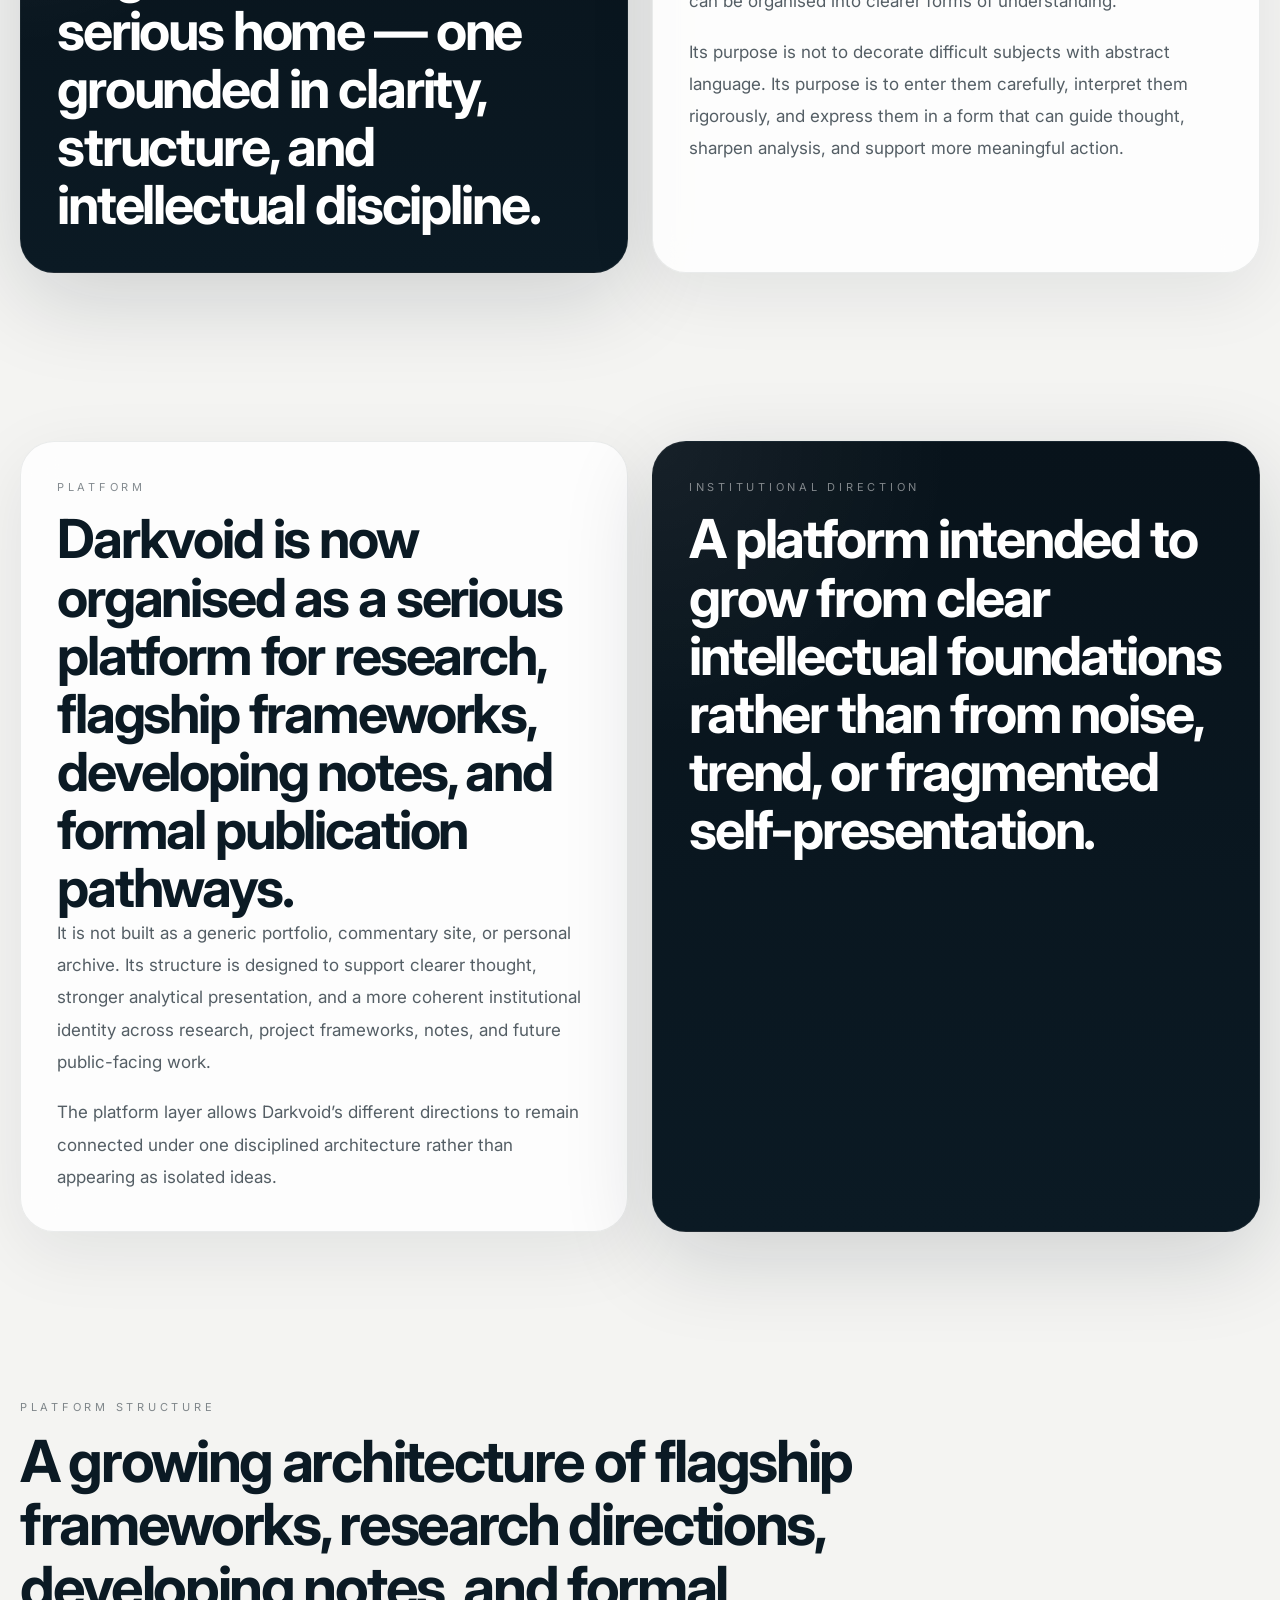
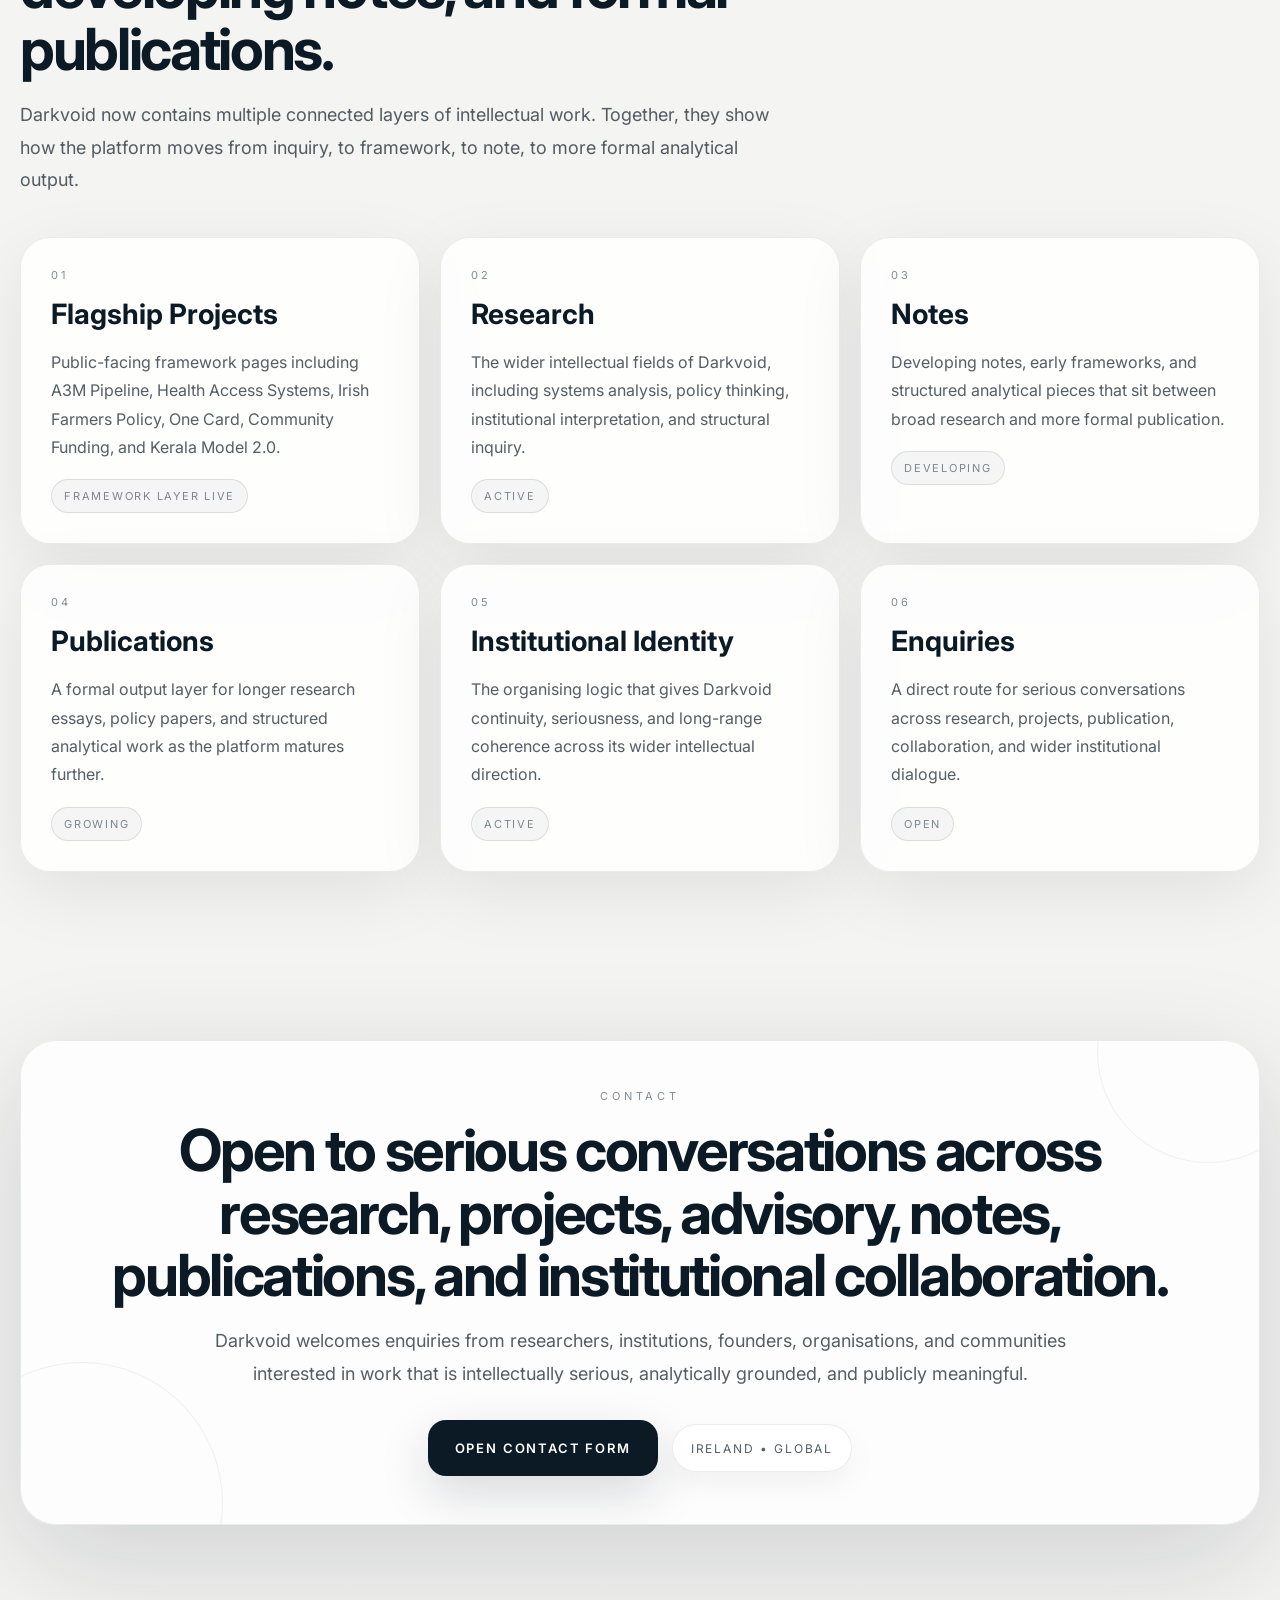
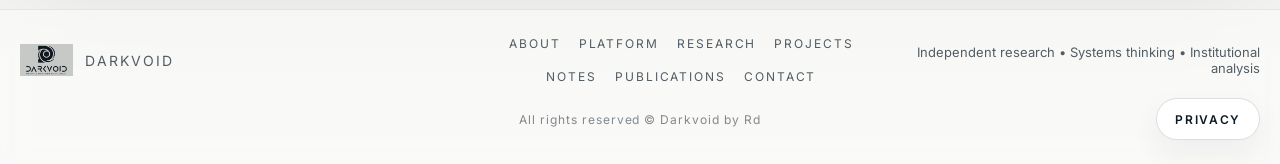
==== commit 436840b7: "Update index.html" ====
--- a/index.html
+++ b/index.html
@@ -9,6 +9,24 @@
   
   <meta name="description" content="Darkvoid — independent research, systems thinking, policy-oriented analysis, and structured public frameworks." />
 
+  <script type="application/ld+json">
+{
+  "@context": "https://schema.org",
+  "@type": "Organization",
+  "name": "Darkvoid",
+  "url": "https://darkvoid.ie",
+  "logo": "https://darkvoid.ie/logo.png",
+  "description": "Darkvoid is an independent research and analytical platform exploring systems economics, institutional architecture, policy analysis, and structural thinking.",
+  "founder": {
+    "@type": "Person",
+    "name": "Rahul Das"
+  },
+  "sameAs": [
+    "https://www.linkedin.com/in/rahuldas-insights"
+  ]
+}
+</script>
+  
   <meta property="og:title" content="Darkvoid" />
   <meta property="og:description" content="Independent research, systems thinking, policy-oriented analysis, and structured public frameworks." />
   <meta property="og:type" content="website" />
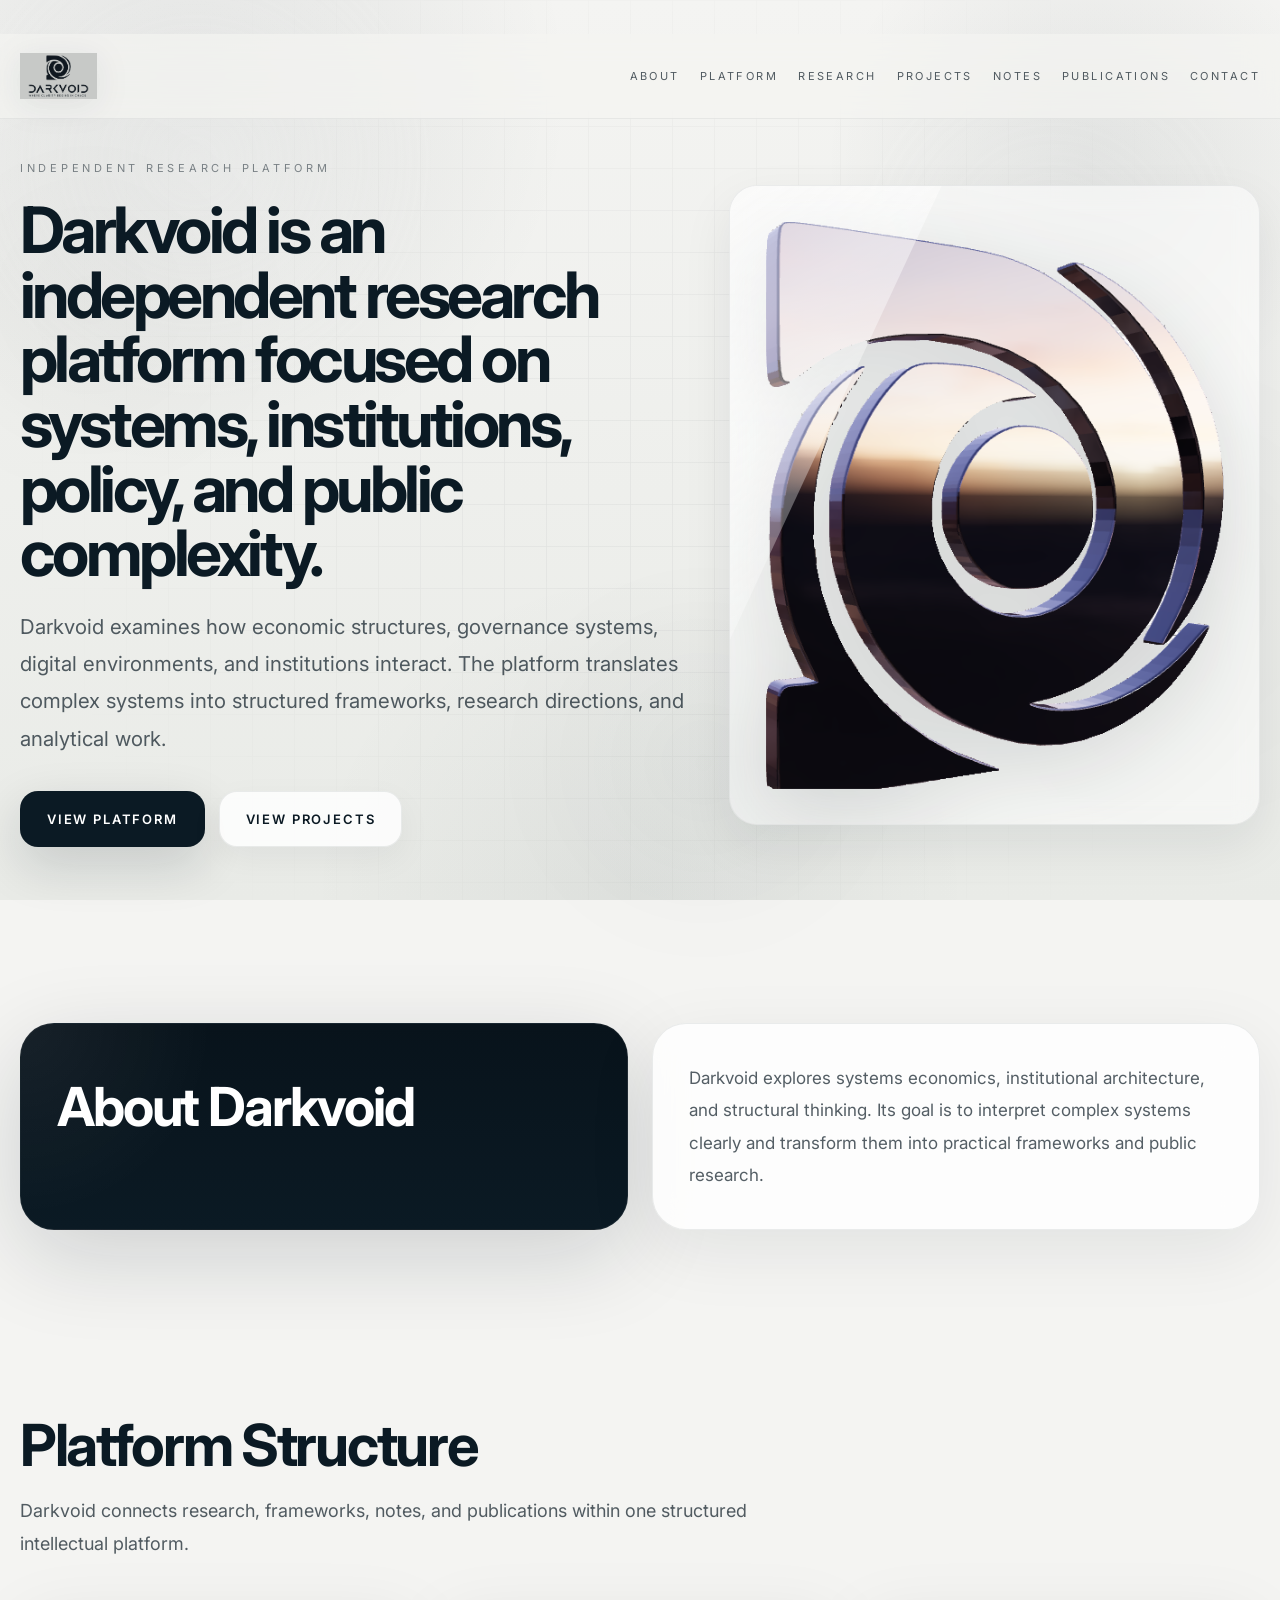
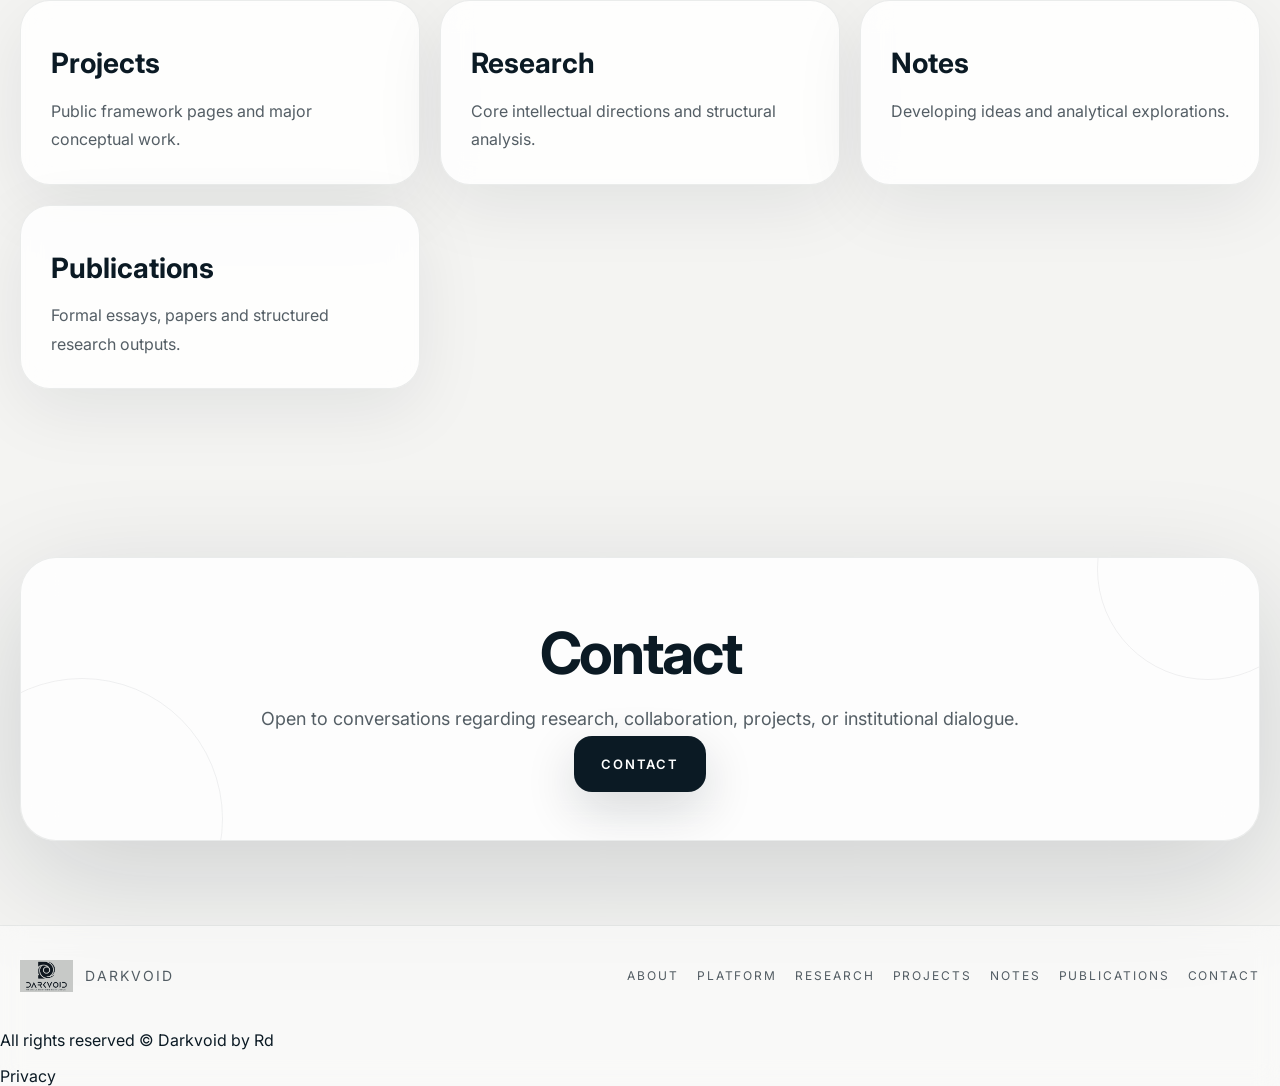
==== commit bf4a101e: "Update index.html" ====
--- a/index.html
+++ b/index.html
@@ -1,403 +1,255 @@
 <!DOCTYPE html>
 <html lang="en">
 <head>
-  <meta charset="UTF-8" />
-  <meta name="viewport" content="width=device-width, initial-scale=1.0" />
-  <title>Darkvoid</title>
+
+<meta charset="UTF-8">
+<meta name="viewport" content="width=device-width, initial-scale=1.0">
+
+<title>Darkvoid</title>
 
 <link rel="canonical" href="https://darkvoid.ie/" />
-  
-  <meta name="description" content="Darkvoid — independent research, systems thinking, policy-oriented analysis, and structured public frameworks." />
-
-  <script type="application/ld+json">
+
+<meta name="description" content="Darkvoid — independent research, systems thinking, policy-oriented analysis, and structured public frameworks." />
+
+<!-- STRUCTURED DATA -->
+<script type="application/ld+json">
 {
-  "@context": "https://schema.org",
-  "@type": "Organization",
-  "name": "Darkvoid",
-  "url": "https://darkvoid.ie",
-  "logo": "https://darkvoid.ie/logo.png",
-  "description": "Darkvoid is an independent research and analytical platform exploring systems economics, institutional architecture, policy analysis, and structural thinking.",
-  "founder": {
-    "@type": "Person",
-    "name": "Rahul Das"
-  },
-  "sameAs": [
-    "https://www.linkedin.com/in/rahuldas-insights"
-  ]
+ "@context": "https://schema.org",
+ "@type": "Organization",
+ "name": "Darkvoid",
+ "url": "https://darkvoid.ie/",
+ "logo": "https://darkvoid.ie/logo.png",
+ "founder":{
+  "@type":"Person",
+  "name":"Rahul Das"
+ }
 }
 </script>
-  
-  <meta property="og:title" content="Darkvoid" />
-  <meta property="og:description" content="Independent research, systems thinking, policy-oriented analysis, and structured public frameworks." />
-  <meta property="og:type" content="website" />
-  <meta property="og:url" content="https://darkvoid.ie/" />
-  <meta property="og:image" content="https://darkvoid.ie/logo.png" />
-
-  <meta name="twitter:card" content="summary_large_image" />
-  <meta name="twitter:title" content="Darkvoid" />
-  <meta name="twitter:description" content="Independent research, systems thinking, policy-oriented analysis, and structured public frameworks." />
-  <meta name="twitter:image" content="https://darkvoid.ie/logo.png" />
-
-  <link rel="icon" type="image/png" href="/favicon-96x96.png" sizes="96x96" />
-  <link rel="icon" type="image/svg+xml" href="/favicon.svg" />
-  <link rel="shortcut icon" href="/favicon.ico" />
-  <link rel="apple-touch-icon" sizes="180x180" href="/apple-touch-icon.png" />
-  <meta name="apple-mobile-web-app-title" content="DarkVoid" />
-  <link rel="manifest" href="/site.webmanifest" />
-
-  <link rel="preconnect" href="https://fonts.googleapis.com">
-  <link rel="preconnect" href="https://fonts.gstatic.com" crossorigin>
-  <link href="https://fonts.googleapis.com/css2?family=Inter:wght@300;400;500;600;700;800&display=swap" rel="stylesheet">
-
-  <link rel="stylesheet" href="style.css">
-
-  <style>
-    .footer-bottom-elite{
-      padding:0 0 24px;
-      display:grid;
-      grid-template-columns:1fr auto 1fr;
-      align-items:center;
-      gap:16px;
-    }
-
-    .footer-bottom-left{
-      justify-self:start;
-    }
-
-    .footer-bottom-center{
-      justify-self:center;
-      font-size:12px;
-      letter-spacing:.08em;
-      color:var(--muted2);
-      text-align:center;
-    }
-
-    .footer-bottom-right{
-      justify-self:end;
-    }
-
-    .privacy-link{
-      display:inline-flex;
-      align-items:center;
-      justify-content:center;
-      min-height:42px;
-      padding:0 18px;
-      border-radius:999px;
-      border:1px solid rgba(11,26,36,.14);
-      background:rgba(255,255,255,.90);
-      color:var(--text);
-      font-size:12px;
-      font-weight:600;
-      letter-spacing:.14em;
-      text-transform:uppercase;
-      box-shadow:0 12px 30px rgba(11,26,36,.06);
-      transition:.22s ease;
-    }
-
-    .privacy-link:hover{
-      transform:translateY(-2px);
-      box-shadow:0 16px 36px rgba(11,26,36,.10);
-    }
-
-    @media (max-width:900px){
-      .footer-bottom-elite{
-        grid-template-columns:1fr;
-      }
-
-      .footer-bottom-left,
-      .footer-bottom-center,
-      .footer-bottom-right{
-        justify-self:center;
-      }
-    }
-  </style>
+
+<!-- OPEN GRAPH -->
+<meta property="og:title" content="Darkvoid">
+<meta property="og:description" content="Independent research, systems thinking, policy-oriented analysis, and structured public frameworks.">
+<meta property="og:type" content="website">
+<meta property="og:url" content="https://darkvoid.ie/">
+<meta property="og:image" content="https://darkvoid.ie/logo.png">
+
+<!-- TWITTER -->
+<meta name="twitter:card" content="summary_large_image">
+<meta name="twitter:title" content="Darkvoid">
+<meta name="twitter:description" content="Independent research, systems thinking, policy-oriented analysis, and structured public frameworks.">
+
+<!-- FAVICON -->
+<link rel="icon" type="image/png" href="/favicon-96x96.png">
+
+<link rel="stylesheet" href="style.css">
+
+<link href="https://fonts.googleapis.com/css2?family=Inter:wght@300;400;500;600;700&display=swap" rel="stylesheet">
+
 </head>
+
+
 <body>
 
-  <div class="bg"></div>
-  <div class="grid"></div>
-  <div class="ambient"></div>
-
-  <div class="signal-bar">
-    <div class="container signal-inner">
-      <div class="signal-left">
-        <span>Darkvoid</span>
-        <span>Independent Platform</span>
-      </div>
-
-      <div class="signal-right">
-        <span>Ireland</span>
-        <span>Global</span>
-      </div>
-    </div>
-  </div>
-
-  <header class="nav">
-    <div class="container nav-inner">
-      <a href="index.html" class="brand">
-        <img src="logo.png" alt="Darkvoid logo">
-      </a>
-
-      <nav class="nav-links">
-        <a href="#about" class="active">About</a>
-        <a href="platform.html">Platform</a>
-        <a href="research.html">Research</a>
-        <a href="projects.html">Projects</a>
-        <a href="notes.html">Notes</a>
-        <a href="publications.html">Publications</a>
-        <a href="contact.html#contact-form">Contact</a>
-      </nav>
-    </div>
-  </header>
-
-  <main>
-
-    <section class="hero" id="home">
-      <div class="container hero-grid">
-
-        <div class="hero-content reveal">
-          <p class="hero-kicker">Independent Research Platform</p>
-
-          <div class="eyebrow">
-            <span class="dot"></span>
-            <span>Where Clarity Begins in Chaos</span>
-          </div>
-
-          <h1>
-            Darkvoid is an independent research and strategic platform focused on systems, institutions, policy, and public complexity.
-          </h1>
-
-          <p class="hero-text">
-            Darkvoid examines how economic structures, governance systems, digital environments, institutional realities, and public pressures interact. Its work is grounded in analytical depth, conceptual clarity, and the disciplined translation of complexity into frameworks, project structures, developing notes, and formal analytical directions that are more intelligible, credible, and useful.
-          </p>
-
-          <div class="hero-actions">
-            <a href="platform.html" class="btn btn-dark">View Platform</a>
-            <a href="projects.html" class="btn btn-light">View Flagship Work</a>
-          </div>
-
-          <div class="hero-stats">
-            <div class="stat">
-              <span class="label">Research</span>
-              <span class="value">
-                Original frameworks, systems analysis, policy-oriented thinking, and developing research directions across public, institutional, and economic fields.
-              </span>
-            </div>
-
-            <div class="stat">
-              <span class="label">Projects</span>
-              <span class="value">
-                Flagship project frameworks including A3M Pipeline, Health Access Systems, Irish Farmers Policy, One Card, Community Funding, and Kerala Model 2.0.
-              </span>
-            </div>
-
-            <div class="stat">
-              <span class="label">Output</span>
-              <span class="value">
-                Developing notes, early frameworks, and longer-range publication pathways organised within one serious intellectual structure.
-              </span>
-            </div>
-          </div>
-        </div>
-
-        <div class="hero-visual reveal">
-          <div class="visual visual-home">
-            <div class="halo"></div>
-            <div class="ring ring1"></div>
-            <div class="ring ring2"></div>
-            <div class="ring ring3"></div>
-            <div class="ring-soft"></div>
-            <div class="orbit-line"></div>
-
-            <div class="logo-panel logo-panel-home">
-              <div class="logo-wrap logo-wrap-home">
-                <img src="3d-icon.png" class="hero-logo hero-logo-home hero-logo-3d-cinematic" alt="Darkvoid symbol">
-              </div>
-
-              <p class="panel-meta">
-                Established 2023 • Dublin
-              </p>
-
-              <p class="panel-text">
-                Independent research, systems thinking, and strategic clarity shaped in Ireland with a wider global horizon.
-              </p>
-            </div>
-          </div>
-        </div>
-
-      </div>
-    </section>
-
-    <section class="section" id="about">
-      <div class="container two-col">
-        <div class="panel panel-dark reveal">
-          <div class="section-label">About Darkvoid</div>
-          <h2>
-            Darkvoid was created to give serious ideas a serious home — one grounded in clarity, structure, and intellectual discipline.
-          </h2>
-        </div>
-
-        <div class="panel panel-light reveal">
-          <p>
-            Darkvoid operates at the intersection of research, systems economics, policy architecture, institutional analysis, and strategic thought. It is concerned with how structures behave, where systems fail, how incentives shape outcomes, and how complexity can be organised into clearer forms of understanding.
-          </p>
-
-          <p>
-            Its purpose is not to decorate difficult subjects with abstract language. Its purpose is to enter them carefully, interpret them rigorously, and express them in a form that can guide thought, sharpen analysis, and support more meaningful action.
-          </p>
-        </div>
-      </div>
-    </section>
-
-    <section class="section" id="home-platform">
-      <div class="container two-col">
-        <div class="panel panel-light reveal">
-          <div class="section-label">Platform</div>
-          <h2>
-            Darkvoid is now organised as a serious platform for research, flagship frameworks, developing notes, and formal publication pathways.
-          </h2>
-          <p>
-            It is not built as a generic portfolio, commentary site, or personal archive. Its structure is designed to support clearer thought, stronger analytical presentation, and a more coherent institutional identity across research, project frameworks, notes, and future public-facing work.
-          </p>
-          <p>
-            The platform layer allows Darkvoid’s different directions to remain connected under one disciplined architecture rather than appearing as isolated ideas.
-          </p>
-        </div>
-
-        <div class="panel panel-dark reveal">
-          <div class="section-label">Institutional Direction</div>
-          <h2>
-            A platform intended to grow from clear intellectual foundations rather than from noise, trend, or fragmented self-presentation.
-          </h2>
-        </div>
-      </div>
-    </section>
-
-    <section class="section" id="featured-structure">
-      <div class="container">
-        <div class="section-head reveal">
-          <div class="section-label">Platform Structure</div>
-          <h2>
-            A growing architecture of flagship frameworks, research directions, developing notes, and formal publications.
-          </h2>
-
-          <p>
-            Darkvoid now contains multiple connected layers of intellectual work. Together, they show how the platform moves from inquiry, to framework, to note, to more formal analytical output.
-          </p>
-        </div>
-
-        <div class="cards">
-          <div class="card reveal">
-            <div class="card-number">01</div>
-            <h3><a href="projects.html" class="card-link">Flagship Projects</a></h3>
-            <p>
-              Public-facing framework pages including A3M Pipeline, Health Access Systems, Irish Farmers Policy, One Card, Community Funding, and Kerala Model 2.0.
-            </p>
-            <div class="item-status">Framework Layer Live</div>
-          </div>
-
-          <div class="card reveal">
-            <div class="card-number">02</div>
-            <h3><a href="research.html" class="card-link">Research</a></h3>
-            <p>
-              The wider intellectual fields of Darkvoid, including systems analysis, policy thinking, institutional interpretation, and structural inquiry.
-            </p>
-            <div class="item-status">Active</div>
-          </div>
-
-          <div class="card reveal">
-            <div class="card-number">03</div>
-            <h3><a href="notes.html" class="card-link">Notes</a></h3>
-            <p>
-              Developing notes, early frameworks, and structured analytical pieces that sit between broad research and more formal publication.
-            </p>
-            <div class="item-status">Developing</div>
-          </div>
-
-          <div class="card reveal">
-            <div class="card-number">04</div>
-            <h3><a href="publications.html" class="card-link">Publications</a></h3>
-            <p>
-              A formal output layer for longer research essays, policy papers, and structured analytical work as the platform matures further.
-            </p>
-            <div class="item-status">Growing</div>
-          </div>
-
-          <div class="card reveal">
-            <div class="card-number">05</div>
-            <h3><a href="platform.html" class="card-link">Institutional Identity</a></h3>
-            <p>
-              The organising logic that gives Darkvoid continuity, seriousness, and long-range coherence across its wider intellectual direction.
-            </p>
-            <div class="item-status">Active</div>
-          </div>
-
-          <div class="card reveal">
-            <div class="card-number">06</div>
-            <h3><a href="contact.html#contact-form" class="card-link">Enquiries</a></h3>
-            <p>
-              A direct route for serious conversations across research, projects, publication, collaboration, and wider institutional dialogue.
-            </p>
-            <div class="item-status">Open</div>
-          </div>
-        </div>
-      </div>
-    </section>
-
-    <section class="section" id="contact">
-      <div class="container">
-        <div class="contact-panel reveal">
-          <div class="section-label">Contact</div>
-
-          <h2>
-            Open to serious conversations across research, projects, advisory, notes, publications, and institutional collaboration.
-          </h2>
-
-          <p>
-            Darkvoid welcomes enquiries from researchers, institutions, founders, organisations, and communities interested in work that is intellectually serious, analytically grounded, and publicly meaningful.
-          </p>
-
-          <div class="contact-actions">
-            <a href="contact.html#contact-form" class="btn btn-dark">Open Contact Form</a>
-            <div class="pill">Ireland • Global</div>
-          </div>
-        </div>
-      </div>
-    </section>
-
-  </main>
-
-  <footer class="footer">
-    <div class="container footer-inner footer-grid">
-      <div class="footer-brand">
-        <img src="logo.png" alt="Darkvoid mark">
-        <span>DARKVOID</span>
-      </div>
-
-      <nav class="footer-links">
-        <a href="index.html#about">About</a>
-        <a href="platform.html">Platform</a>
-        <a href="research.html">Research</a>
-        <a href="projects.html">Projects</a>
-        <a href="notes.html">Notes</a>
-        <a href="publications.html">Publications</a>
-        <a href="contact.html#contact-form">Contact</a>
-      </nav>
-
-      <div class="footer-meta">
-        Independent research • Systems thinking • Institutional analysis
-      </div>
-    </div>
-
-    <div class="container footer-bottom-elite">
-      <div class="footer-bottom-left"></div>
-      <div class="footer-bottom-center">All rights reserved © Darkvoid by Rd</div>
-      <div class="footer-bottom-right">
-        <a href="privacy.html" class="privacy-link">Privacy</a>
-      </div>
-    </div>
-  </footer>
-
-  <script src="script.js"></script>
+<div class="bg"></div>
+<div class="grid"></div>
+<div class="ambient"></div>
+
+<header class="nav">
+
+<div class="container nav-inner">
+
+<a href="index.html" class="brand">
+<img src="logo.png" alt="Darkvoid">
+</a>
+
+<nav class="nav-links">
+
+<a href="#about">About</a>
+<a href="platform.html">Platform</a>
+<a href="research.html">Research</a>
+<a href="projects.html">Projects</a>
+<a href="notes.html">Notes</a>
+<a href="publications.html">Publications</a>
+<a href="contact.html">Contact</a>
+
+</nav>
+
+</div>
+</header>
+
+
+
+<main>
+
+
+<section class="hero">
+
+<div class="container hero-grid">
+
+<div class="hero-content reveal">
+
+<p class="hero-kicker">Independent Research Platform</p>
+
+<h1>
+Darkvoid is an independent research platform focused on systems, institutions, policy, and public complexity.
+</h1>
+
+<p class="hero-text">
+Darkvoid examines how economic structures, governance systems, digital environments, and institutions interact. The platform translates complex systems into structured frameworks, research directions, and analytical work.
+</p>
+
+<div class="hero-actions">
+
+<a href="platform.html" class="btn btn-dark">View Platform</a>
+
+<a href="projects.html" class="btn btn-light">View Projects</a>
+
+</div>
+
+</div>
+
+
+
+<div class="hero-visual reveal">
+
+<div class="logo-wrap">
+<img src="3d-icon.png" class="hero-logo" alt="Darkvoid Symbol">
+</div>
+
+</div>
+
+</div>
+
+</section>
+
+
+
+<section class="section" id="about">
+
+<div class="container two-col">
+
+<div class="panel panel-dark reveal">
+
+<h2>About Darkvoid</h2>
+
+</div>
+
+<div class="panel panel-light reveal">
+
+<p>
+Darkvoid explores systems economics, institutional architecture, and structural thinking. Its goal is to interpret complex systems clearly and transform them into practical frameworks and public research.
+</p>
+
+</div>
+
+</div>
+
+</section>
+
+
+
+<section class="section">
+
+<div class="container">
+
+<div class="section-head reveal">
+
+<h2>Platform Structure</h2>
+
+<p>
+Darkvoid connects research, frameworks, notes, and publications within one structured intellectual platform.
+</p>
+
+</div>
+
+
+<div class="cards">
+
+<div class="card reveal">
+<h3><a href="projects.html">Projects</a></h3>
+<p>Public framework pages and major conceptual work.</p>
+</div>
+
+<div class="card reveal">
+<h3><a href="research.html">Research</a></h3>
+<p>Core intellectual directions and structural analysis.</p>
+</div>
+
+<div class="card reveal">
+<h3><a href="notes.html">Notes</a></h3>
+<p>Developing ideas and analytical explorations.</p>
+</div>
+
+<div class="card reveal">
+<h3><a href="publications.html">Publications</a></h3>
+<p>Formal essays, papers and structured research outputs.</p>
+</div>
+
+</div>
+
+</div>
+
+</section>
+
+
+<section class="section">
+
+<div class="container contact-panel reveal">
+
+<h2>Contact</h2>
+
+<p>
+Open to conversations regarding research, collaboration, projects, or institutional dialogue.
+</p>
+
+<a href="contact.html" class="btn btn-dark">Contact</a>
+
+</div>
+
+</section>
+
+
+</main>
+
+
+
+<footer class="footer">
+
+<div class="container footer-inner">
+
+<div class="footer-brand">
+
+<img src="logo.png">
+<span>DARKVOID</span>
+
+</div>
+
+<nav class="footer-links">
+
+<a href="index.html">About</a>
+<a href="platform.html">Platform</a>
+<a href="research.html">Research</a>
+<a href="projects.html">Projects</a>
+<a href="notes.html">Notes</a>
+<a href="publications.html">Publications</a>
+<a href="contact.html">Contact</a>
+
+</nav>
+
+</div>
+
+<div class="footer-bottom">
+
+<p>All rights reserved © Darkvoid by Rd</p>
+
+<a href="privacy.html">Privacy</a>
+
+</div>
+
+</footer>
+
+
+<script src="script.js"></script>
+
 </body>
 </html>
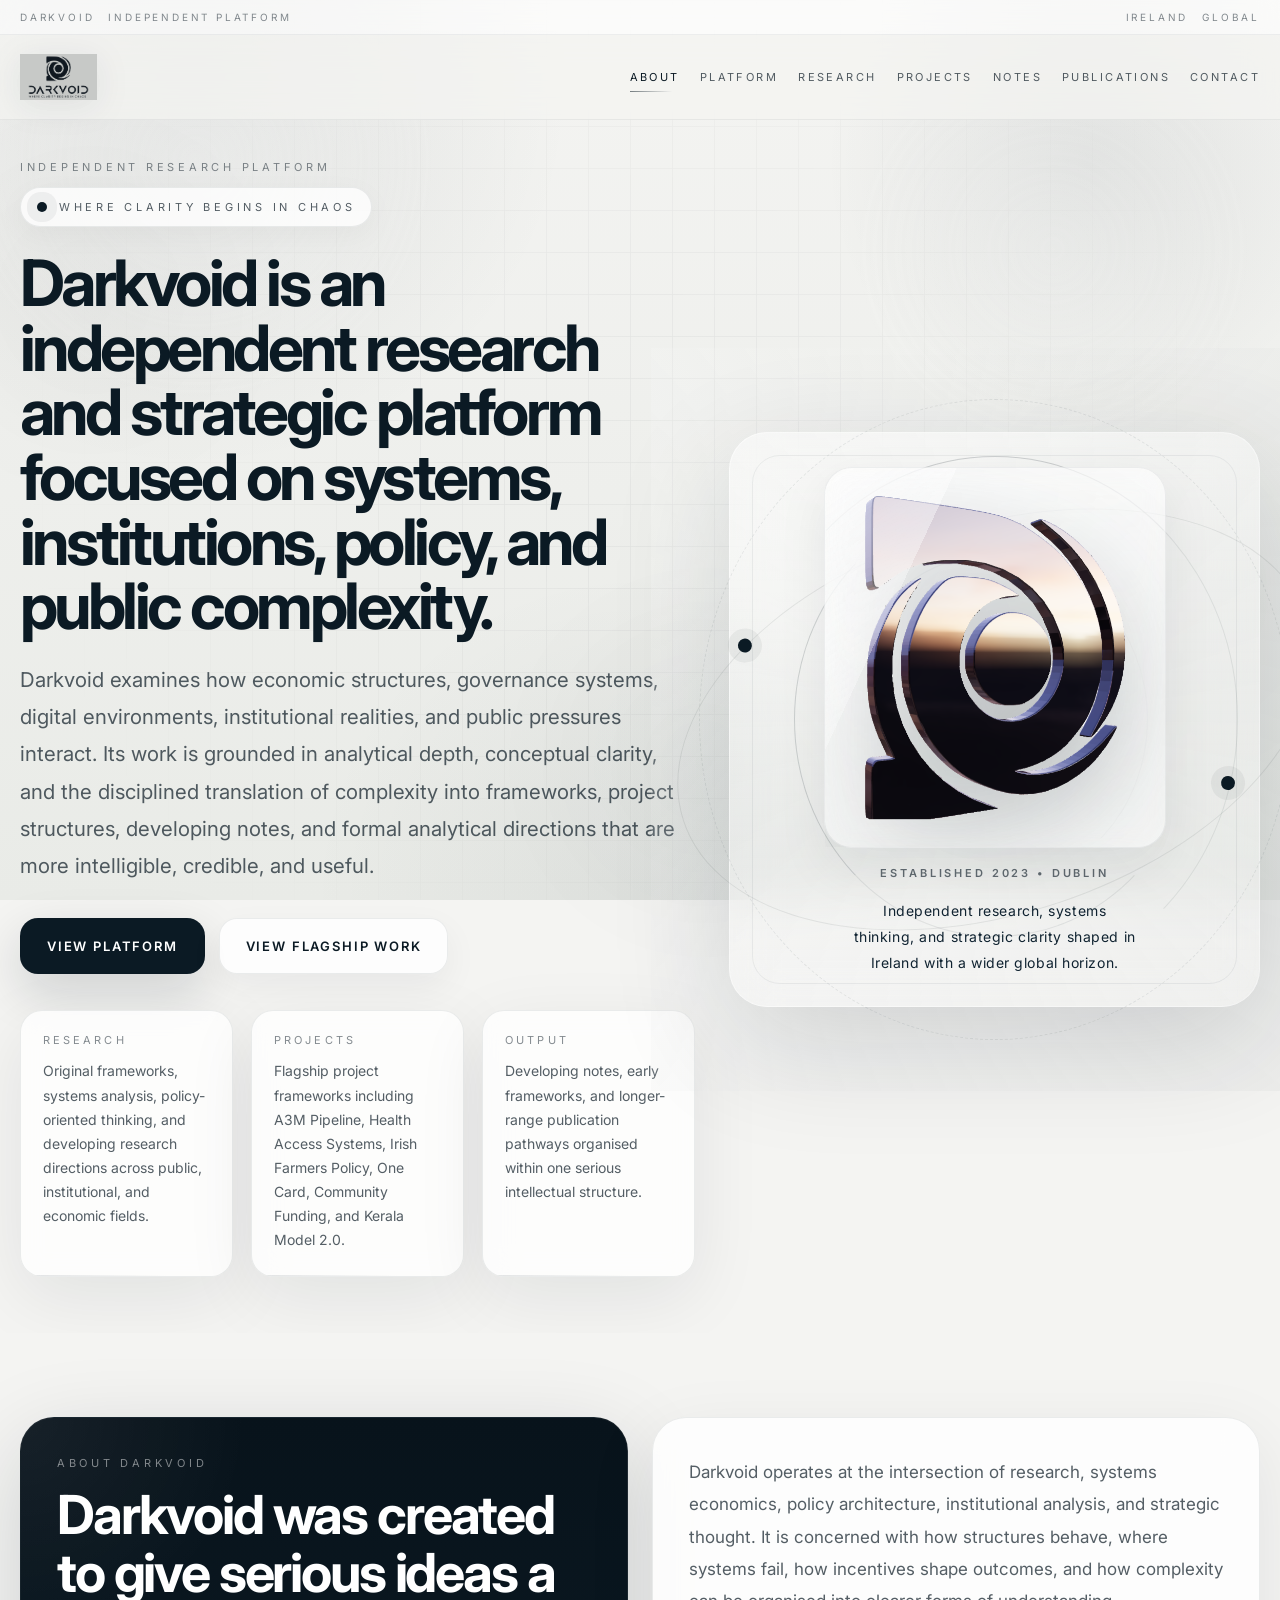
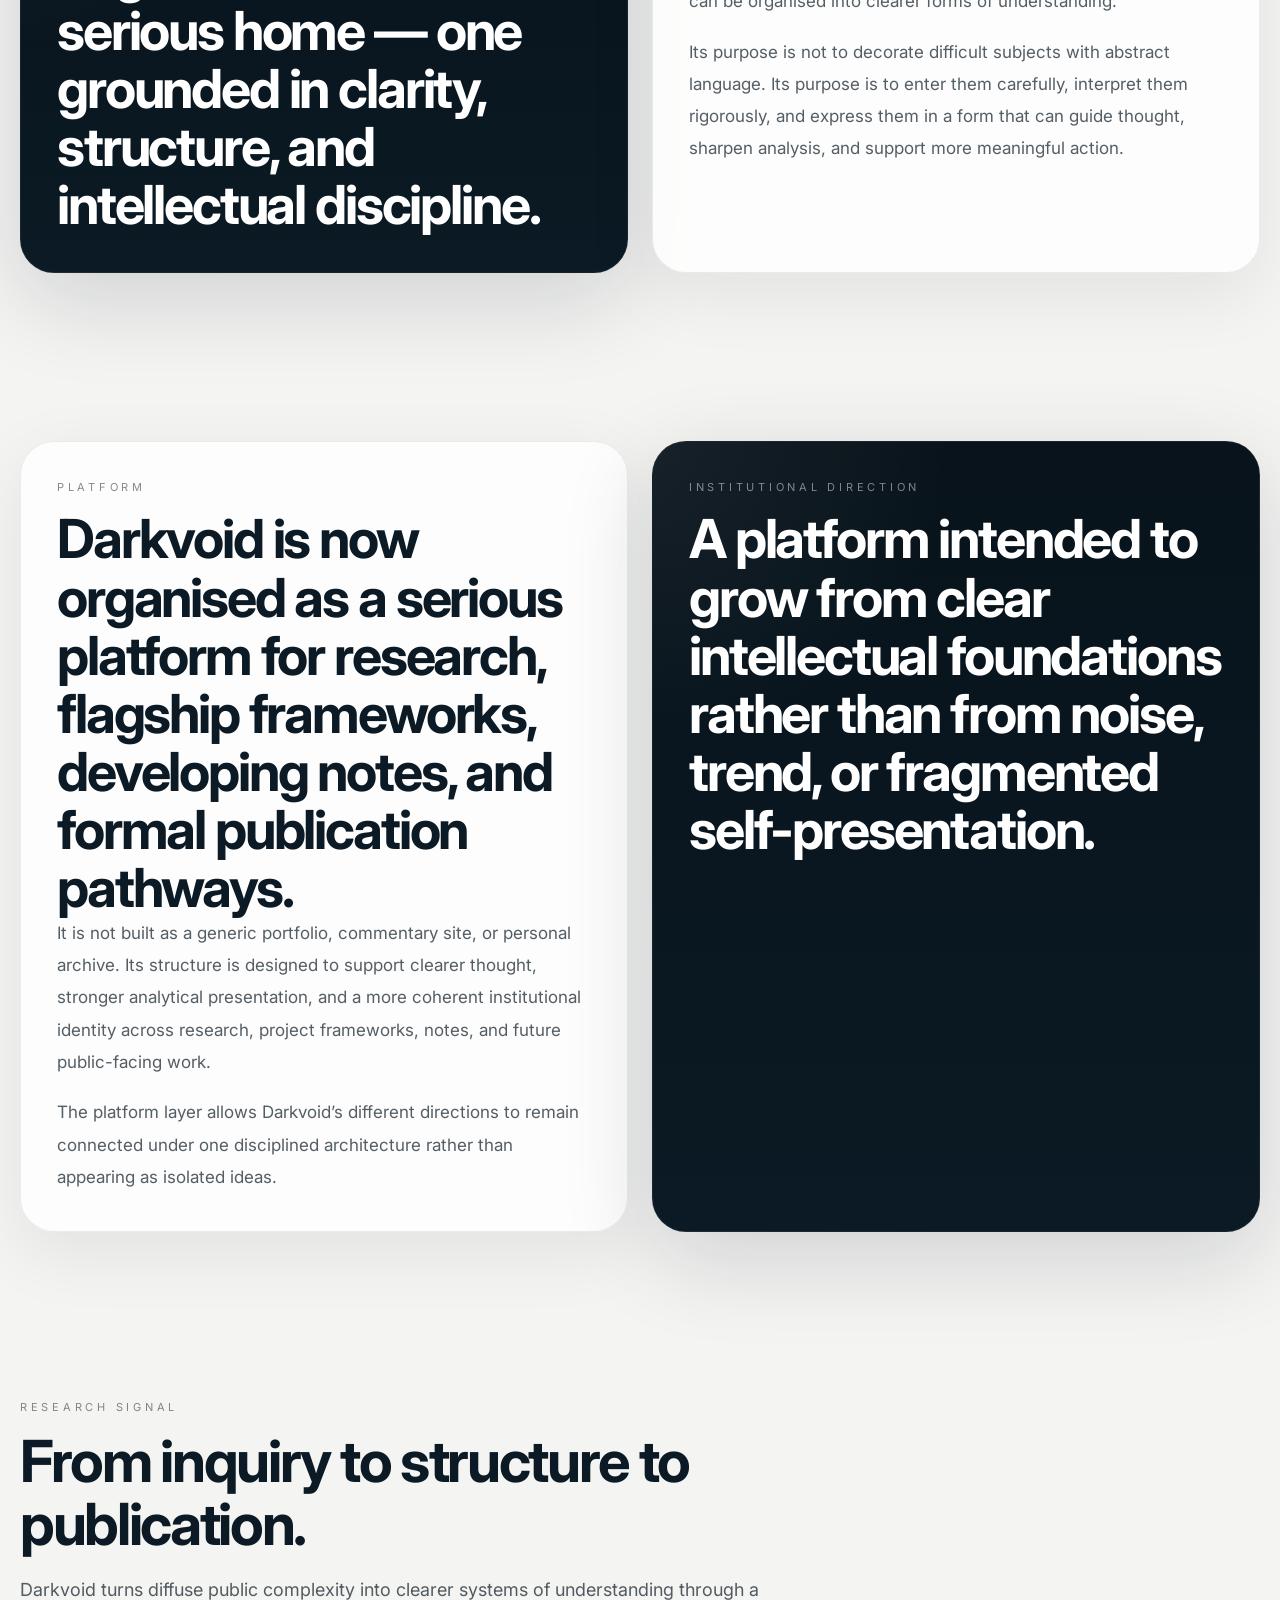
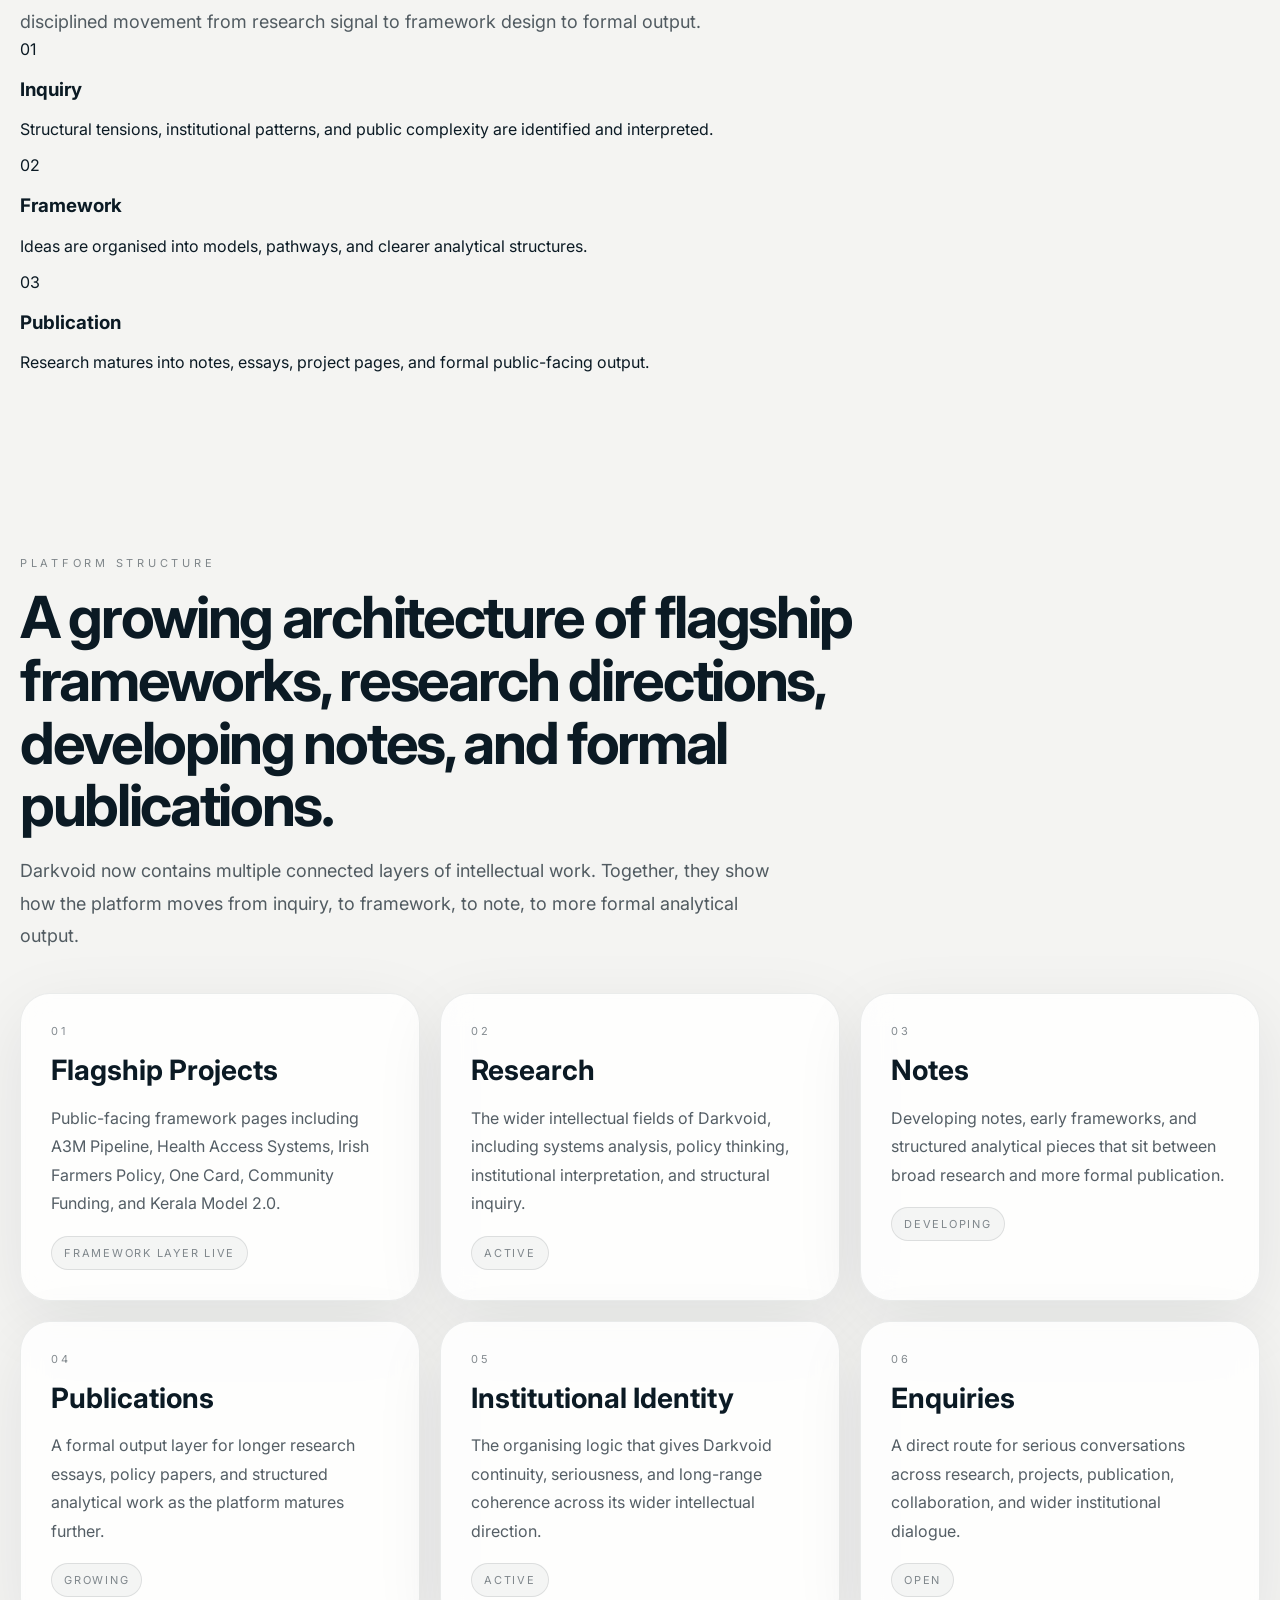
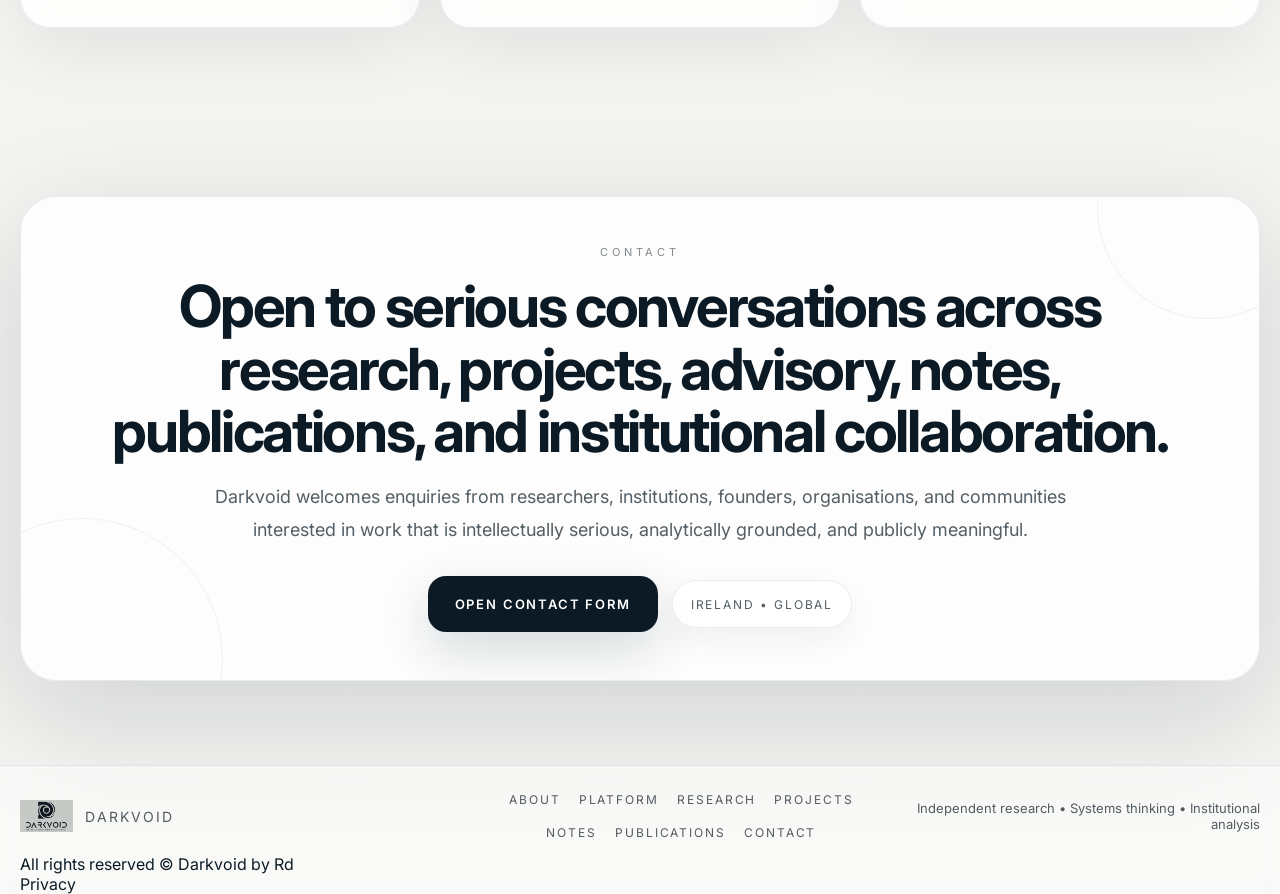
==== commit 9024d0da: "Update index.html" ====
--- a/index.html
+++ b/index.html
@@ -1,255 +1,422 @@
 <!DOCTYPE html>
 <html lang="en">
 <head>
-
-<meta charset="UTF-8">
-<meta name="viewport" content="width=device-width, initial-scale=1.0">
-
-<title>Darkvoid</title>
-
-<link rel="canonical" href="https://darkvoid.ie/" />
-
-<meta name="description" content="Darkvoid — independent research, systems thinking, policy-oriented analysis, and structured public frameworks." />
-
-<!-- STRUCTURED DATA -->
-<script type="application/ld+json">
-{
- "@context": "https://schema.org",
- "@type": "Organization",
- "name": "Darkvoid",
- "url": "https://darkvoid.ie/",
- "logo": "https://darkvoid.ie/logo.png",
- "founder":{
-  "@type":"Person",
-  "name":"Rahul Das"
- }
-}
-</script>
-
-<!-- OPEN GRAPH -->
-<meta property="og:title" content="Darkvoid">
-<meta property="og:description" content="Independent research, systems thinking, policy-oriented analysis, and structured public frameworks.">
-<meta property="og:type" content="website">
-<meta property="og:url" content="https://darkvoid.ie/">
-<meta property="og:image" content="https://darkvoid.ie/logo.png">
-
-<!-- TWITTER -->
-<meta name="twitter:card" content="summary_large_image">
-<meta name="twitter:title" content="Darkvoid">
-<meta name="twitter:description" content="Independent research, systems thinking, policy-oriented analysis, and structured public frameworks.">
-
-<!-- FAVICON -->
-<link rel="icon" type="image/png" href="/favicon-96x96.png">
-
-<link rel="stylesheet" href="style.css">
-
-<link href="https://fonts.googleapis.com/css2?family=Inter:wght@300;400;500;600;700&display=swap" rel="stylesheet">
-
+  <meta charset="UTF-8" />
+  <meta name="viewport" content="width=device-width, initial-scale=1.0" />
+  <title>Darkvoid</title>
+
+  <link rel="canonical" href="https://darkvoid.ie/" />
+  <link rel="preload" href="logo.png" as="image" />
+
+  <meta name="description" content="Darkvoid — independent research, systems thinking, policy-oriented analysis, and structured public frameworks." />
+
+  <script type="application/ld+json">
+  {
+    "@context": "https://schema.org",
+    "@type": "Organization",
+    "name": "Darkvoid",
+    "url": "https://darkvoid.ie/",
+    "logo": "https://darkvoid.ie/logo.png",
+    "description": "Darkvoid is an independent research and analytical platform exploring systems economics, institutional architecture, policy analysis, and structural thinking.",
+    "email": "hello.darkvoidbyrd@gmail.com",
+    "founder": {
+      "@type": "Person",
+      "name": "Rahul Das"
+    },
+    "sameAs": [
+      "https://www.linkedin.com/in/rahuldas-insights"
+    ]
+  }
+  </script>
+
+  <script type="application/ld+json">
+  {
+    "@context": "https://schema.org",
+    "@type": "WebSite",
+    "name": "Darkvoid",
+    "url": "https://darkvoid.ie/"
+  }
+  </script>
+
+  <script type="application/ld+json">
+  {
+    "@context": "https://schema.org",
+    "@type": "Person",
+    "name": "Rahul Das",
+    "url": "https://darkvoid.ie/",
+    "sameAs": [
+      "https://www.linkedin.com/in/rahuldas-insights"
+    ]
+  }
+  </script>
+
+  <meta property="og:title" content="Darkvoid" />
+  <meta property="og:description" content="Independent research, systems thinking, policy-oriented analysis, and structured public frameworks." />
+  <meta property="og:type" content="website" />
+  <meta property="og:url" content="https://darkvoid.ie/" />
+  <meta property="og:image" content="https://darkvoid.ie/logo.png" />
+
+  <meta name="twitter:card" content="summary_large_image" />
+  <meta name="twitter:title" content="Darkvoid" />
+  <meta name="twitter:description" content="Independent research, systems thinking, policy-oriented analysis, and structured public frameworks." />
+  <meta name="twitter:image" content="https://darkvoid.ie/logo.png" />
+
+  <link rel="icon" type="image/png" href="/favicon-96x96.png" sizes="96x96" />
+  <link rel="icon" type="image/svg+xml" href="/favicon.svg" />
+  <link rel="shortcut icon" href="/favicon.ico" />
+  <link rel="apple-touch-icon" sizes="180x180" href="/apple-touch-icon.png" />
+  <meta name="apple-mobile-web-app-title" content="DarkVoid" />
+  <link rel="manifest" href="/site.webmanifest" />
+
+  <link rel="preconnect" href="https://fonts.googleapis.com">
+  <link rel="preconnect" href="https://fonts.gstatic.com" crossorigin>
+  <link href="https://fonts.googleapis.com/css2?family=Inter:wght@300;400;500;600;700;800&display=swap" rel="stylesheet">
+
+  <link rel="stylesheet" href="style.css">
 </head>
-
-
 <body>
 
-<div class="bg"></div>
-<div class="grid"></div>
-<div class="ambient"></div>
-
-<header class="nav">
-
-<div class="container nav-inner">
-
-<a href="index.html" class="brand">
-<img src="logo.png" alt="Darkvoid">
-</a>
-
-<nav class="nav-links">
-
-<a href="#about">About</a>
-<a href="platform.html">Platform</a>
-<a href="research.html">Research</a>
-<a href="projects.html">Projects</a>
-<a href="notes.html">Notes</a>
-<a href="publications.html">Publications</a>
-<a href="contact.html">Contact</a>
-
-</nav>
-
-</div>
-</header>
-
-
-
-<main>
-
-
-<section class="hero">
-
-<div class="container hero-grid">
-
-<div class="hero-content reveal">
-
-<p class="hero-kicker">Independent Research Platform</p>
-
-<h1>
-Darkvoid is an independent research platform focused on systems, institutions, policy, and public complexity.
-</h1>
-
-<p class="hero-text">
-Darkvoid examines how economic structures, governance systems, digital environments, and institutions interact. The platform translates complex systems into structured frameworks, research directions, and analytical work.
-</p>
-
-<div class="hero-actions">
-
-<a href="platform.html" class="btn btn-dark">View Platform</a>
-
-<a href="projects.html" class="btn btn-light">View Projects</a>
-
-</div>
-
-</div>
-
-
-
-<div class="hero-visual reveal">
-
-<div class="logo-wrap">
-<img src="3d-icon.png" class="hero-logo" alt="Darkvoid Symbol">
-</div>
-
-</div>
-
-</div>
-
-</section>
-
-
-
-<section class="section" id="about">
-
-<div class="container two-col">
-
-<div class="panel panel-dark reveal">
-
-<h2>About Darkvoid</h2>
-
-</div>
-
-<div class="panel panel-light reveal">
-
-<p>
-Darkvoid explores systems economics, institutional architecture, and structural thinking. Its goal is to interpret complex systems clearly and transform them into practical frameworks and public research.
-</p>
-
-</div>
-
-</div>
-
-</section>
-
-
-
-<section class="section">
-
-<div class="container">
-
-<div class="section-head reveal">
-
-<h2>Platform Structure</h2>
-
-<p>
-Darkvoid connects research, frameworks, notes, and publications within one structured intellectual platform.
-</p>
-
-</div>
-
-
-<div class="cards">
-
-<div class="card reveal">
-<h3><a href="projects.html">Projects</a></h3>
-<p>Public framework pages and major conceptual work.</p>
-</div>
-
-<div class="card reveal">
-<h3><a href="research.html">Research</a></h3>
-<p>Core intellectual directions and structural analysis.</p>
-</div>
-
-<div class="card reveal">
-<h3><a href="notes.html">Notes</a></h3>
-<p>Developing ideas and analytical explorations.</p>
-</div>
-
-<div class="card reveal">
-<h3><a href="publications.html">Publications</a></h3>
-<p>Formal essays, papers and structured research outputs.</p>
-</div>
-
-</div>
-
-</div>
-
-</section>
-
-
-<section class="section">
-
-<div class="container contact-panel reveal">
-
-<h2>Contact</h2>
-
-<p>
-Open to conversations regarding research, collaboration, projects, or institutional dialogue.
-</p>
-
-<a href="contact.html" class="btn btn-dark">Contact</a>
-
-</div>
-
-</section>
-
-
-</main>
-
-
-
-<footer class="footer">
-
-<div class="container footer-inner">
-
-<div class="footer-brand">
-
-<img src="logo.png">
-<span>DARKVOID</span>
-
-</div>
-
-<nav class="footer-links">
-
-<a href="index.html">About</a>
-<a href="platform.html">Platform</a>
-<a href="research.html">Research</a>
-<a href="projects.html">Projects</a>
-<a href="notes.html">Notes</a>
-<a href="publications.html">Publications</a>
-<a href="contact.html">Contact</a>
-
-</nav>
-
-</div>
-
-<div class="footer-bottom">
-
-<p>All rights reserved © Darkvoid by Rd</p>
-
-<a href="privacy.html">Privacy</a>
-
-</div>
-
-</footer>
-
-
-<script src="script.js"></script>
-
+  <div class="bg"></div>
+  <div class="grid"></div>
+  <div class="ambient"></div>
+
+  <div class="signal-bar">
+    <div class="container signal-inner">
+      <div class="signal-left">
+        <span>Darkvoid</span>
+        <span>Independent Platform</span>
+      </div>
+
+      <div class="signal-right">
+        <span>Ireland</span>
+        <span>Global</span>
+      </div>
+    </div>
+  </div>
+
+  <header class="nav">
+    <div class="container nav-inner">
+      <a href="index.html" class="brand">
+        <img src="logo.png" alt="Darkvoid logo">
+      </a>
+
+      <nav class="nav-links">
+        <a href="#about" class="active">About</a>
+        <a href="platform.html">Platform</a>
+        <a href="research.html">Research</a>
+        <a href="projects.html">Projects</a>
+        <a href="notes.html">Notes</a>
+        <a href="publications.html">Publications</a>
+        <a href="contact.html#contact-form">Contact</a>
+      </nav>
+    </div>
+  </header>
+
+  <main>
+
+    <section class="hero" id="home">
+      <div class="container hero-grid">
+
+        <div class="hero-content reveal">
+          <p class="hero-kicker">Independent Research Platform</p>
+
+          <div class="eyebrow">
+            <span class="dot"></span>
+            <span>Where Clarity Begins in Chaos</span>
+          </div>
+
+          <h1>
+            Darkvoid is an independent research and strategic platform focused on systems, institutions, policy, and public complexity.
+          </h1>
+
+          <p class="hero-text">
+            Darkvoid examines how economic structures, governance systems, digital environments, institutional realities, and public pressures interact. Its work is grounded in analytical depth, conceptual clarity, and the disciplined translation of complexity into frameworks, project structures, developing notes, and formal analytical directions that are more intelligible, credible, and useful.
+          </p>
+
+          <div class="hero-actions">
+            <a href="platform.html" class="btn btn-dark">View Platform</a>
+            <a href="projects.html" class="btn btn-light">View Flagship Work</a>
+          </div>
+
+          <div class="hero-stats">
+            <div class="stat">
+              <span class="label">Research</span>
+              <span class="value">
+                Original frameworks, systems analysis, policy-oriented thinking, and developing research directions across public, institutional, and economic fields.
+              </span>
+            </div>
+
+            <div class="stat">
+              <span class="label">Projects</span>
+              <span class="value">
+                Flagship project frameworks including A3M Pipeline, Health Access Systems, Irish Farmers Policy, One Card, Community Funding, and Kerala Model 2.0.
+              </span>
+            </div>
+
+            <div class="stat">
+              <span class="label">Output</span>
+              <span class="value">
+                Developing notes, early frameworks, and longer-range publication pathways organised within one serious intellectual structure.
+              </span>
+            </div>
+          </div>
+        </div>
+
+        <div class="hero-visual reveal">
+          <div class="visual visual-home">
+            <div class="halo"></div>
+            <div class="ring ring1"></div>
+            <div class="ring ring2"></div>
+            <div class="ring ring3"></div>
+            <div class="ring-soft"></div>
+            <div class="orbit-line"></div>
+
+            <div class="logo-panel logo-panel-home">
+              <div class="logo-wrap logo-wrap-home">
+                <img src="3d-icon.png" class="hero-logo hero-logo-home hero-logo-3d-cinematic" alt="Darkvoid symbol">
+              </div>
+
+              <p class="panel-meta">
+                Established 2023 • Dublin
+              </p>
+
+              <p class="panel-text">
+                Independent research, systems thinking, and strategic clarity shaped in Ireland with a wider global horizon.
+              </p>
+            </div>
+          </div>
+        </div>
+
+      </div>
+    </section>
+
+    <div class="section-divider reveal" aria-hidden="true">
+      <div class="section-divider-line"></div>
+      <div class="section-divider-dot"></div>
+    </div>
+
+    <section class="section" id="about">
+      <div class="container two-col">
+        <div class="panel panel-dark reveal">
+          <div class="section-label">About Darkvoid</div>
+          <h2>
+            Darkvoid was created to give serious ideas a serious home — one grounded in clarity, structure, and intellectual discipline.
+          </h2>
+        </div>
+
+        <div class="panel panel-light reveal">
+          <p>
+            Darkvoid operates at the intersection of research, systems economics, policy architecture, institutional analysis, and strategic thought. It is concerned with how structures behave, where systems fail, how incentives shape outcomes, and how complexity can be organised into clearer forms of understanding.
+          </p>
+
+          <p>
+            Its purpose is not to decorate difficult subjects with abstract language. Its purpose is to enter them carefully, interpret them rigorously, and express them in a form that can guide thought, sharpen analysis, and support more meaningful action.
+          </p>
+        </div>
+      </div>
+    </section>
+
+    <div class="section-divider reveal" aria-hidden="true">
+      <div class="section-divider-line"></div>
+      <div class="section-divider-dot"></div>
+    </div>
+
+    <section class="section" id="home-platform">
+      <div class="container two-col">
+        <div class="panel panel-light reveal">
+          <div class="section-label">Platform</div>
+          <h2>
+            Darkvoid is now organised as a serious platform for research, flagship frameworks, developing notes, and formal publication pathways.
+          </h2>
+          <p>
+            It is not built as a generic portfolio, commentary site, or personal archive. Its structure is designed to support clearer thought, stronger analytical presentation, and a more coherent institutional identity across research, project frameworks, notes, and future public-facing work.
+          </p>
+          <p>
+            The platform layer allows Darkvoid’s different directions to remain connected under one disciplined architecture rather than appearing as isolated ideas.
+          </p>
+        </div>
+
+        <div class="panel panel-dark reveal">
+          <div class="section-label">Institutional Direction</div>
+          <h2>
+            A platform intended to grow from clear intellectual foundations rather than from noise, trend, or fragmented self-presentation.
+          </h2>
+        </div>
+      </div>
+    </section>
+
+    <div class="section-divider reveal" aria-hidden="true">
+      <div class="section-divider-line"></div>
+      <div class="section-divider-dot"></div>
+    </div>
+
+    <section class="section research-signal-section" id="research-signal">
+      <div class="container">
+        <div class="section-head reveal">
+          <div class="section-label">Research Signal</div>
+          <h2>
+            From inquiry to structure to publication.
+          </h2>
+          <p>
+            Darkvoid turns diffuse public complexity into clearer systems of understanding through a disciplined movement from research signal to framework design to formal output.
+          </p>
+        </div>
+
+        <div class="research-diagram reveal">
+          <div class="research-diagram-track"></div>
+          <div class="research-diagram-pulse"></div>
+
+          <article class="research-node node-1">
+            <span class="research-node-number">01</span>
+            <h3>Inquiry</h3>
+            <p>Structural tensions, institutional patterns, and public complexity are identified and interpreted.</p>
+          </article>
+
+          <article class="research-node node-2">
+            <span class="research-node-number">02</span>
+            <h3>Framework</h3>
+            <p>Ideas are organised into models, pathways, and clearer analytical structures.</p>
+          </article>
+
+          <article class="research-node node-3">
+            <span class="research-node-number">03</span>
+            <h3>Publication</h3>
+            <p>Research matures into notes, essays, project pages, and formal public-facing output.</p>
+          </article>
+        </div>
+      </div>
+    </section>
+
+    <div class="section-divider reveal" aria-hidden="true">
+      <div class="section-divider-line"></div>
+      <div class="section-divider-dot"></div>
+    </div>
+
+    <section class="section" id="featured-structure">
+      <div class="container">
+        <div class="section-head reveal">
+          <div class="section-label">Platform Structure</div>
+          <h2>
+            A growing architecture of flagship frameworks, research directions, developing notes, and formal publications.
+          </h2>
+
+          <p>
+            Darkvoid now contains multiple connected layers of intellectual work. Together, they show how the platform moves from inquiry, to framework, to note, to more formal analytical output.
+          </p>
+        </div>
+
+        <div class="cards">
+          <div class="card reveal">
+            <div class="card-number">01</div>
+            <h3><a href="projects.html" class="card-link">Flagship Projects</a></h3>
+            <p>
+              Public-facing framework pages including A3M Pipeline, Health Access Systems, Irish Farmers Policy, One Card, Community Funding, and Kerala Model 2.0.
+            </p>
+            <div class="item-status">Framework Layer Live</div>
+          </div>
+
+          <div class="card reveal">
+            <div class="card-number">02</div>
+            <h3><a href="research.html" class="card-link">Research</a></h3>
+            <p>
+              The wider intellectual fields of Darkvoid, including systems analysis, policy thinking, institutional interpretation, and structural inquiry.
+            </p>
+            <div class="item-status">Active</div>
+          </div>
+
+          <div class="card reveal">
+            <div class="card-number">03</div>
+            <h3><a href="notes.html" class="card-link">Notes</a></h3>
+            <p>
+              Developing notes, early frameworks, and structured analytical pieces that sit between broad research and more formal publication.
+            </p>
+            <div class="item-status">Developing</div>
+          </div>
+
+          <div class="card reveal">
+            <div class="card-number">04</div>
+            <h3><a href="publications.html" class="card-link">Publications</a></h3>
+            <p>
+              A formal output layer for longer research essays, policy papers, and structured analytical work as the platform matures further.
+            </p>
+            <div class="item-status">Growing</div>
+          </div>
+
+          <div class="card reveal">
+            <div class="card-number">05</div>
+            <h3><a href="platform.html" class="card-link">Institutional Identity</a></h3>
+            <p>
+              The organising logic that gives Darkvoid continuity, seriousness, and long-range coherence across its wider intellectual direction.
+            </p>
+            <div class="item-status">Active</div>
+          </div>
+
+          <div class="card reveal">
+            <div class="card-number">06</div>
+            <h3><a href="contact.html#contact-form" class="card-link">Enquiries</a></h3>
+            <p>
+              A direct route for serious conversations across research, projects, publication, collaboration, and wider institutional dialogue.
+            </p>
+            <div class="item-status">Open</div>
+          </div>
+        </div>
+      </div>
+    </section>
+
+    <section class="section" id="contact">
+      <div class="container">
+        <div class="contact-panel reveal">
+          <div class="section-label">Contact</div>
+
+          <h2>
+            Open to serious conversations across research, projects, advisory, notes, publications, and institutional collaboration.
+          </h2>
+
+          <p>
+            Darkvoid welcomes enquiries from researchers, institutions, founders, organisations, and communities interested in work that is intellectually serious, analytically grounded, and publicly meaningful.
+          </p>
+
+          <div class="contact-actions">
+            <a href="contact.html#contact-form" class="btn btn-dark">Open Contact Form</a>
+            <div class="pill">Ireland • Global</div>
+          </div>
+        </div>
+      </div>
+    </section>
+
+  </main>
+
+  <footer class="footer">
+    <div class="container footer-inner footer-grid">
+      <div class="footer-brand">
+        <img src="logo.png" alt="Darkvoid mark">
+        <span>DARKVOID</span>
+      </div>
+
+      <nav class="footer-links">
+        <a href="index.html#about">About</a>
+        <a href="platform.html">Platform</a>
+        <a href="research.html">Research</a>
+        <a href="projects.html">Projects</a>
+        <a href="notes.html">Notes</a>
+        <a href="publications.html">Publications</a>
+        <a href="contact.html#contact-form">Contact</a>
+      </nav>
+
+      <div class="footer-meta">
+        Independent research • Systems thinking • Institutional analysis
+      </div>
+    </div>
+
+    <div class="container footer-bottom-elite">
+      <div class="footer-bottom-left"></div>
+      <div class="footer-bottom-center">All rights reserved © Darkvoid by Rd</div>
+      <div class="footer-bottom-right">
+        <a href="privacy.html" class="privacy-link">Privacy</a>
+      </div>
+    </div>
+  </footer>
+
+  <script src="script.js"></script>
 </body>
 </html>
